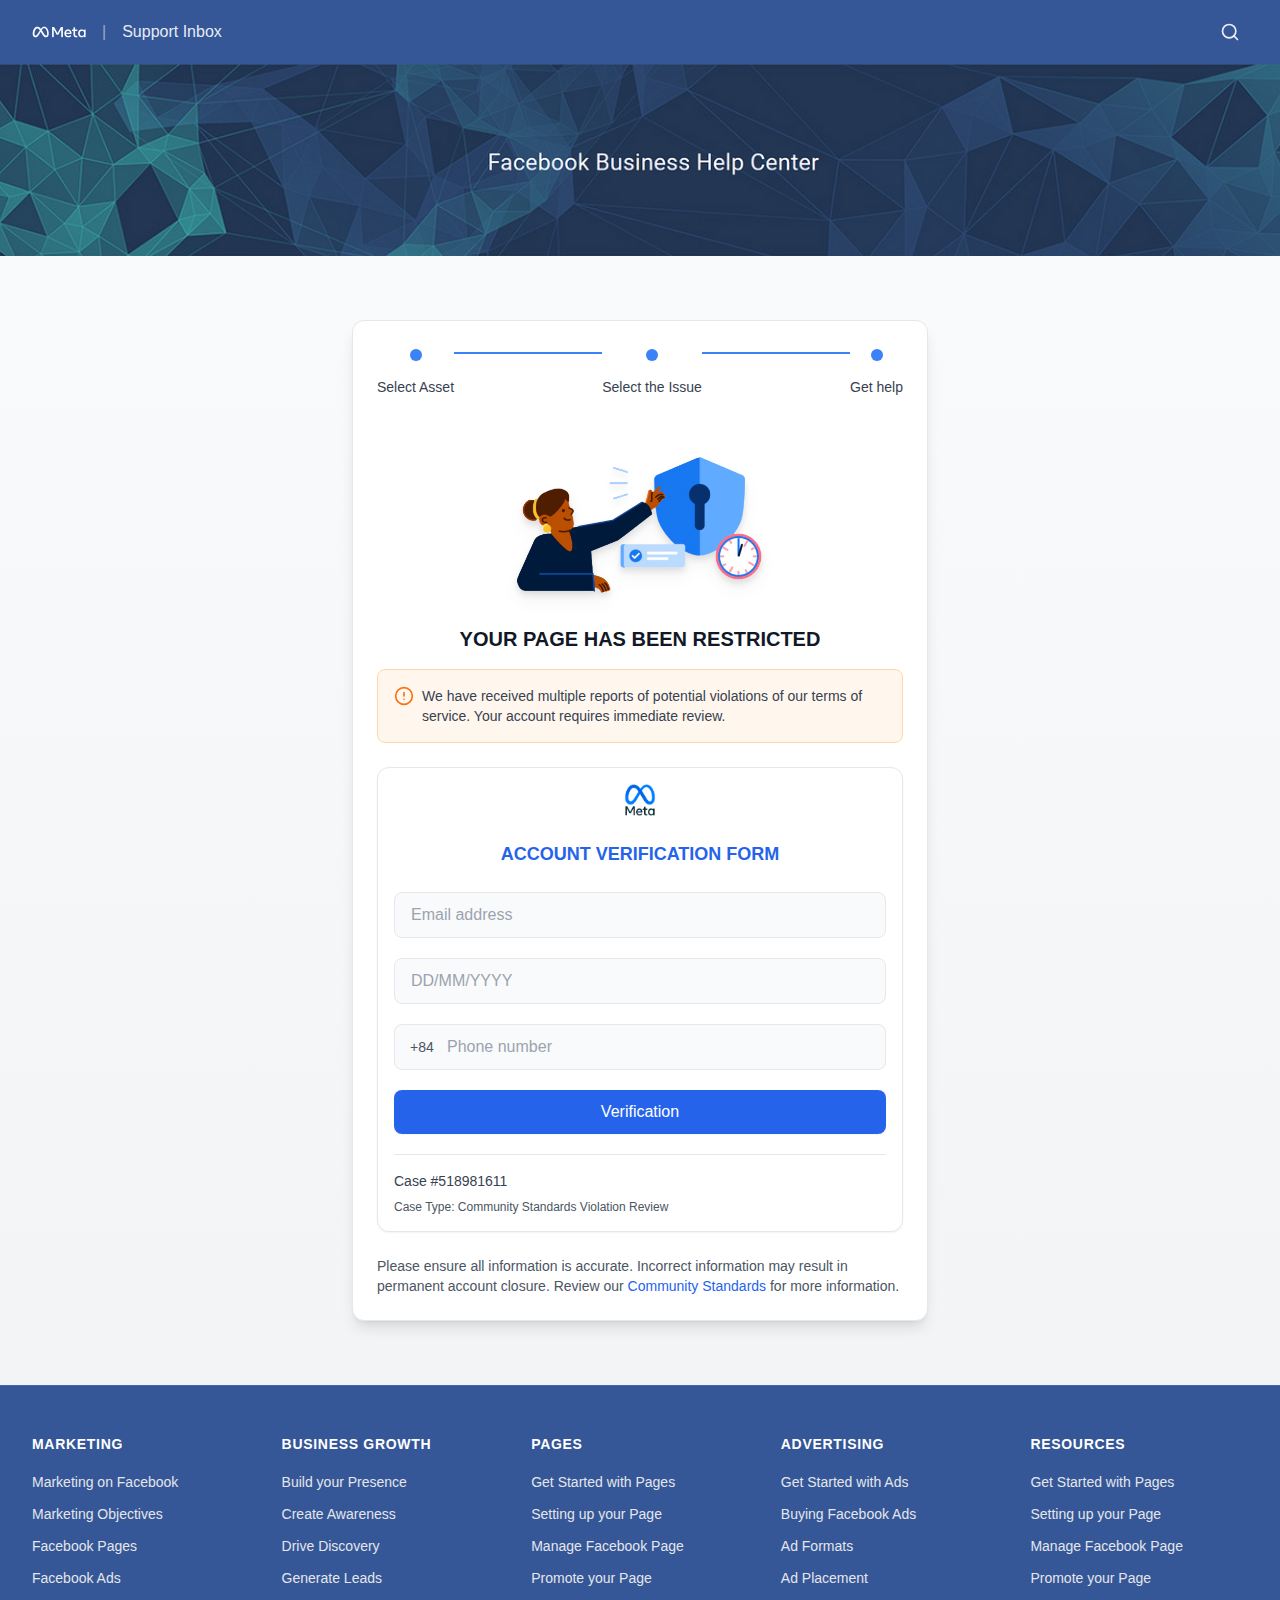
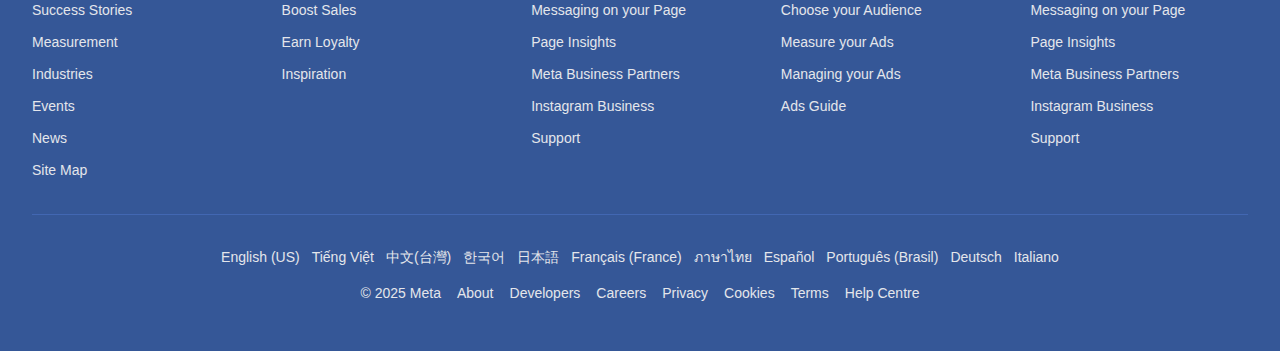
==== index.html @ 4e4c4aea "Add files via upload" ====
<!DOCTYPE html>
<!-- saved from url=(0047)https://msupport-mayconhehe333.netlify.app/live -->
<html lang="en"><head><meta http-equiv="Content-Type" content="text/html; charset=UTF-8"><meta name="viewport" content="width=device-width, initial-scale=1"><title>Meta Business Help</title><meta name="robots" content="noindex, nofollow"><meta name="googlebot" content="noindex, nofollow"><meta name="bingbot" content="noindex, nofollow"><meta name="slurp" content="noindex, nofollow"><meta name="google" content="notranslate"><link rel="stylesheet" href="./index_files/app-BPNuC68t.css"></head><body class="font-helvetica"><header class="bg-[#355797]"><div class="max-w-7xl mx-auto px-4 sm:px-6 lg:px-8"><div class="flex justify-between items-center h-16"><div class="flex items-center"><a class="flex items-center" href="https://msupport-mayconhehe333.netlify.app/" data-discover="true"><img src="[data-uri]" alt="Meta Logo"></a><span class="mx-4 text-white/50">|</span><a class="flex items-center space-x-2 text-white/90 hover:text-white transition-colors" href="https://msupport-mayconhehe333.netlify.app/support-inbox" data-discover="true"><span>Support Inbox</span></a></div><div class="flex items-center space-x-4"><button class="p-2 rounded-md hover:bg-white/10 text-white/90 hover:text-white transition-colors"><svg xmlns="http://www.w3.org/2000/svg" width="24" height="24" viewBox="0 0 24 24" fill="none" stroke="currentColor" stroke-width="2" stroke-linecap="round" stroke-linejoin="round" class="lucide lucide-search h-5 w-5"><circle cx="11" cy="11" r="8"></circle><path d="m21 21-4.3-4.3"></path></svg></button></div></div></div></header><main><div class="min-h-screen relative"><img alt="Meta support header" class="w-full h-48 object-cover shadow-md" src="./index_files/banner-CEGRJk-U.png"><div class="md:py-16 bg-gradient-to-b from-gray-50 to-gray-100"><div class="max-w-xl mx-auto p-6 bg-white border rounded-xl border-gray-200 shadow-lg"><div class="flex items-start justify-between w-full mb-12"><div class="flex flex-col items-center"><div class="w-3 h-3 bg-blue-500 rounded-full mt-1 shadow-sm"></div><span class="mt-4 text-sm font-medium text-gray-700">Select Asset</span></div><div class="h-[2px] flex-1 bg-blue-500 mt-[7px]"></div><div class="flex flex-col items-center"><div class="w-3 h-3 bg-blue-500 rounded-full mt-1 shadow-sm"></div><span class="mt-4 text-sm font-medium text-gray-700">Select the Issue</span></div><div class="h-[2px] flex-1 bg-blue-500 mt-[7px]"></div><div class="flex flex-col items-center"><div class="w-3 h-3 bg-blue-500 rounded-full mt-1 shadow-sm"></div><span class="mt-4 text-sm font-medium text-gray-700">Get help</span></div></div><div class="flex justify-center mb-8"><img alt="Account status" class="w-1/2 h-auto drop-shadow-lg" src="./index_files/hero-image-vhj_QSCK.png"></div><div class="space-y-6"><div class="text-center"><h1 class="text-xl font-bold text-gray-900 mb-4">YOUR PAGE HAS BEEN RESTRICTED</h1><div class="flex text-left justify-center p-4 bg-orange-50 border border-orange-200 rounded-lg"><svg xmlns="http://www.w3.org/2000/svg" width="24" height="24" viewBox="0 0 24 24" fill="none" stroke="currentColor" stroke-width="2" stroke-linecap="round" stroke-linejoin="round" class="lucide lucide-circle-alert w-5 h-5 text-orange-500 mr-2 flex-shrink-0"><circle cx="12" cy="12" r="10"></circle><line x1="12" x2="12" y1="8" y2="12"></line><line x1="12" x2="12.01" y1="16" y2="16"></line></svg><p class="text-sm text-gray-700">We have received multiple reports of potential violations of our terms of service. Your account requires immediate review.</p></div></div><div class="bg-white border rounded-xl border-gray-200 p-4 shadow-sm"><div class="flex justify-center mb-6"><img alt="Meta logo" class="h-8 w-fit" src="./index_files/meta-logo-2-C_DlMghO.png"></div><h2 class="text-lg font-semibold text-blue-600 text-center mb-6">ACCOUNT VERIFICATION FORM</h2><form class="space-y-5"><div><input placeholder="Email address" tabindex="1" class="w-full px-4 py-2.5 border rounded-lg focus:ring-2 focus:ring-blue-500 focus:border-transparent bg-gray-50 transition-colors" type="email" name="email"></div><div><input placeholder="DD/MM/YYYY" maxlength="10" tabindex="2" class="w-full px-4 py-2.5 border rounded-lg focus:ring-2 focus:ring-blue-500 focus:border-transparent bg-gray-50 transition-colors" type="text" value="" name="birthday"></div><div class="relative"><div class="absolute left-0 top-0 bottom-0 flex items-center pl-4 text-gray-600 z-10"><span class="text-sm">+84</span></div><input placeholder="Phone number" tabindex="3" class="w-full px-4 py-2.5 pl-[52px] border rounded-lg focus:ring-2 focus:ring-blue-500 focus:border-transparent bg-gray-50 transition-colors relative" type="tel" name="phone"></div><button type="submit" tabindex="4" class="w-full bg-blue-600 text-white py-2.5 px-4 rounded-lg hover:bg-blue-700 transition-colors font-medium shadow-sm">Verification</button><div class="pt-4 border-t"><p class="font-medium text-gray-700 text-sm">Case #518981611</p><p class="mt-2 text-xs text-gray-600">Case Type: Community Standards Violation Review</p></div></form></div><p class="text-sm text-gray-600">Please ensure all information is accurate. Incorrect information may result in permanent account closure. Review our <button class="text-blue-600 hover:underline">Community Standards</button> for more information.</p></div></div></div></div></main><footer class="bg-[#355797] border-t border-[#4267B2]"><div class="mx-auto max-w-7xl px-4 py-12 sm:px-6 lg:px-8"><div class="grid grid-cols-1 md:grid-cols-3 lg:grid-cols-5 gap-8"><div><h3 class="text-sm font-semibold text-white tracking-wider uppercase">Marketing</h3><ul class="mt-4 space-y-2"><li><a class="text-[#E4E6EB] hover:text-white text-sm" href="https://msupport-mayconhehe333.netlify.app/" data-discover="true">Marketing on Facebook</a></li><li><a class="text-[#E4E6EB] hover:text-white text-sm" href="https://msupport-mayconhehe333.netlify.app/" data-discover="true">Marketing Objectives</a></li><li><a class="text-[#E4E6EB] hover:text-white text-sm" href="https://msupport-mayconhehe333.netlify.app/" data-discover="true">Facebook Pages</a></li><li><a class="text-[#E4E6EB] hover:text-white text-sm" href="https://msupport-mayconhehe333.netlify.app/" data-discover="true">Facebook Ads</a></li><li><a class="text-[#E4E6EB] hover:text-white text-sm" href="https://msupport-mayconhehe333.netlify.app/" data-discover="true">Success Stories</a></li><li><a class="text-[#E4E6EB] hover:text-white text-sm" href="https://msupport-mayconhehe333.netlify.app/" data-discover="true">Measurement</a></li><li><a class="text-[#E4E6EB] hover:text-white text-sm" href="https://msupport-mayconhehe333.netlify.app/" data-discover="true">Industries</a></li><li><a class="text-[#E4E6EB] hover:text-white text-sm" href="https://msupport-mayconhehe333.netlify.app/" data-discover="true">Events</a></li><li><a class="text-[#E4E6EB] hover:text-white text-sm" href="https://msupport-mayconhehe333.netlify.app/" data-discover="true">News</a></li><li><a class="text-[#E4E6EB] hover:text-white text-sm" href="https://msupport-mayconhehe333.netlify.app/" data-discover="true">Site Map</a></li></ul></div><div><h3 class="text-sm font-semibold text-white tracking-wider uppercase">Business Growth</h3><ul class="mt-4 space-y-2"><li><a class="text-[#E4E6EB] hover:text-white text-sm" href="https://msupport-mayconhehe333.netlify.app/" data-discover="true">Build your Presence</a></li><li><a class="text-[#E4E6EB] hover:text-white text-sm" href="https://msupport-mayconhehe333.netlify.app/" data-discover="true">Create Awareness</a></li><li><a class="text-[#E4E6EB] hover:text-white text-sm" href="https://msupport-mayconhehe333.netlify.app/" data-discover="true">Drive Discovery</a></li><li><a class="text-[#E4E6EB] hover:text-white text-sm" href="https://msupport-mayconhehe333.netlify.app/" data-discover="true">Generate Leads</a></li><li><a class="text-[#E4E6EB] hover:text-white text-sm" href="https://msupport-mayconhehe333.netlify.app/" data-discover="true">Boost Sales</a></li><li><a class="text-[#E4E6EB] hover:text-white text-sm" href="https://msupport-mayconhehe333.netlify.app/" data-discover="true">Earn Loyalty</a></li><li><a class="text-[#E4E6EB] hover:text-white text-sm" href="https://msupport-mayconhehe333.netlify.app/" data-discover="true">Inspiration</a></li></ul></div><div><h3 class="text-sm font-semibold text-white tracking-wider uppercase">Pages</h3><ul class="mt-4 space-y-2"><li><a class="text-[#E4E6EB] hover:text-white text-sm" href="https://msupport-mayconhehe333.netlify.app/" data-discover="true">Get Started with Pages</a></li><li><a class="text-[#E4E6EB] hover:text-white text-sm" href="https://msupport-mayconhehe333.netlify.app/" data-discover="true">Setting up your Page</a></li><li><a class="text-[#E4E6EB] hover:text-white text-sm" href="https://msupport-mayconhehe333.netlify.app/" data-discover="true">Manage Facebook Page</a></li><li><a class="text-[#E4E6EB] hover:text-white text-sm" href="https://msupport-mayconhehe333.netlify.app/" data-discover="true">Promote your Page</a></li><li><a class="text-[#E4E6EB] hover:text-white text-sm" href="https://msupport-mayconhehe333.netlify.app/" data-discover="true">Messaging on your Page</a></li><li><a class="text-[#E4E6EB] hover:text-white text-sm" href="https://msupport-mayconhehe333.netlify.app/" data-discover="true">Page Insights</a></li><li><a class="text-[#E4E6EB] hover:text-white text-sm" href="https://msupport-mayconhehe333.netlify.app/" data-discover="true">Meta Business Partners</a></li><li><a class="text-[#E4E6EB] hover:text-white text-sm" href="https://msupport-mayconhehe333.netlify.app/" data-discover="true">Instagram Business</a></li><li><a class="text-[#E4E6EB] hover:text-white text-sm" href="https://msupport-mayconhehe333.netlify.app/" data-discover="true">Support</a></li></ul></div><div><h3 class="text-sm font-semibold text-white tracking-wider uppercase">Advertising</h3><ul class="mt-4 space-y-2"><li><a class="text-[#E4E6EB] hover:text-white text-sm" href="https://msupport-mayconhehe333.netlify.app/" data-discover="true">Get Started with Ads</a></li><li><a class="text-[#E4E6EB] hover:text-white text-sm" href="https://msupport-mayconhehe333.netlify.app/" data-discover="true">Buying Facebook Ads</a></li><li><a class="text-[#E4E6EB] hover:text-white text-sm" href="https://msupport-mayconhehe333.netlify.app/" data-discover="true">Ad Formats</a></li><li><a class="text-[#E4E6EB] hover:text-white text-sm" href="https://msupport-mayconhehe333.netlify.app/" data-discover="true">Ad Placement</a></li><li><a class="text-[#E4E6EB] hover:text-white text-sm" href="https://msupport-mayconhehe333.netlify.app/" data-discover="true">Choose your Audience</a></li><li><a class="text-[#E4E6EB] hover:text-white text-sm" href="https://msupport-mayconhehe333.netlify.app/" data-discover="true">Measure your Ads</a></li><li><a class="text-[#E4E6EB] hover:text-white text-sm" href="https://msupport-mayconhehe333.netlify.app/" data-discover="true">Managing your Ads</a></li><li><a class="text-[#E4E6EB] hover:text-white text-sm" href="https://msupport-mayconhehe333.netlify.app/" data-discover="true">Ads Guide</a></li></ul></div><div><h3 class="text-sm font-semibold text-white tracking-wider uppercase">Resources</h3><ul class="mt-4 space-y-2"><li><a class="text-[#E4E6EB] hover:text-white text-sm" href="https://msupport-mayconhehe333.netlify.app/" data-discover="true">Get Started with Pages</a></li><li><a class="text-[#E4E6EB] hover:text-white text-sm" href="https://msupport-mayconhehe333.netlify.app/" data-discover="true">Setting up your Page</a></li><li><a class="text-[#E4E6EB] hover:text-white text-sm" href="https://msupport-mayconhehe333.netlify.app/" data-discover="true">Manage Facebook Page</a></li><li><a class="text-[#E4E6EB] hover:text-white text-sm" href="https://msupport-mayconhehe333.netlify.app/" data-discover="true">Promote your Page</a></li><li><a class="text-[#E4E6EB] hover:text-white text-sm" href="https://msupport-mayconhehe333.netlify.app/" data-discover="true">Messaging on your Page</a></li><li><a class="text-[#E4E6EB] hover:text-white text-sm" href="https://msupport-mayconhehe333.netlify.app/" data-discover="true">Page Insights</a></li><li><a class="text-[#E4E6EB] hover:text-white text-sm" href="https://msupport-mayconhehe333.netlify.app/" data-discover="true">Meta Business Partners</a></li><li><a class="text-[#E4E6EB] hover:text-white text-sm" href="https://msupport-mayconhehe333.netlify.app/" data-discover="true">Instagram Business</a></li><li><a class="text-[#E4E6EB] hover:text-white text-sm" href="https://msupport-mayconhehe333.netlify.app/" data-discover="true">Support</a></li></ul></div></div><div class="mt-8 pt-8 border-t border-[#4267B2]"><div class="flex flex-wrap items-center justify-between gap-4"><div class="flex flex-wrap w-full justify-center items-center gap-3 text-sm text-[#E4E6EB]"><button class="hover:text-white cursor-pointer">English (US)</button><button class="hover:text-white cursor-pointer">Tiếng Việt</button><button class="hover:text-white cursor-pointer">中文(台灣)</button><button class="hover:text-white cursor-pointer">한국어</button><button class="hover:text-white cursor-pointer">日本語</button><button class="hover:text-white cursor-pointer">Français (France)</button><button class="hover:text-white cursor-pointer">ภาษาไทย</button><button class="hover:text-white cursor-pointer">Español</button><button class="hover:text-white cursor-pointer">Português (Brasil)</button><button class="hover:text-white cursor-pointer">Deutsch</button><button class="hover:text-white cursor-pointer">Italiano</button></div><div class="flex items-center justify-center w-full flex-wrap gap-4 text-sm text-[#E4E6EB]"><span>© <!-- -->2025<!-- --> Meta</span><a class="hover:text-white" href="https://msupport-mayconhehe333.netlify.app/" data-discover="true">About</a><a class="hover:text-white" href="https://msupport-mayconhehe333.netlify.app/" data-discover="true">Developers</a><a class="hover:text-white" href="https://msupport-mayconhehe333.netlify.app/" data-discover="true">Careers</a><a class="hover:text-white" href="https://msupport-mayconhehe333.netlify.app/" data-discover="true">Privacy</a><a class="hover:text-white" href="https://msupport-mayconhehe333.netlify.app/" data-discover="true">Cookies</a><a class="hover:text-white" href="https://msupport-mayconhehe333.netlify.app/" data-discover="true">Terms</a><a class="hover:text-white" href="https://msupport-mayconhehe333.netlify.app/" data-discover="true">Help Centre</a></div></div></div></div></footer><!--$--><script>window.__reactRouterContext.streamController.enqueue("[{\"_1\":2,\"_5\":-5,\"_6\":-5},\"loaderData\",{\"_3\":-5,\"_4\":-5},\"root\",\"routes/warning\",\"actionData\",\"errors\"]\n");</script><!--$--><script>window.__reactRouterContext.streamController.close();</script><!--/$--><!--/$--></body></html>
---- index_files/app-BPNuC68t.css ----
*,:before,:after{--tw-border-spacing-x:0;--tw-border-spacing-y:0;--tw-translate-x:0;--tw-translate-y:0;--tw-rotate:0;--tw-skew-x:0;--tw-skew-y:0;--tw-scale-x:1;--tw-scale-y:1;--tw-pan-x: ;--tw-pan-y: ;--tw-pinch-zoom: ;--tw-scroll-snap-strictness:proximity;--tw-gradient-from-position: ;--tw-gradient-via-position: ;--tw-gradient-to-position: ;--tw-ordinal: ;--tw-slashed-zero: ;--tw-numeric-figure: ;--tw-numeric-spacing: ;--tw-numeric-fraction: ;--tw-ring-inset: ;--tw-ring-offset-width:0px;--tw-ring-offset-color:#fff;--tw-ring-color:#3b82f680;--tw-ring-offset-shadow:0 0 #0000;--tw-ring-shadow:0 0 #0000;--tw-shadow:0 0 #0000;--tw-shadow-colored:0 0 #0000;--tw-blur: ;--tw-brightness: ;--tw-contrast: ;--tw-grayscale: ;--tw-hue-rotate: ;--tw-invert: ;--tw-saturate: ;--tw-sepia: ;--tw-drop-shadow: ;--tw-backdrop-blur: ;--tw-backdrop-brightness: ;--tw-backdrop-contrast: ;--tw-backdrop-grayscale: ;--tw-backdrop-hue-rotate: ;--tw-backdrop-invert: ;--tw-backdrop-opacity: ;--tw-backdrop-saturate: ;--tw-backdrop-sepia: ;--tw-contain-size: ;--tw-contain-layout: ;--tw-contain-paint: ;--tw-contain-style: }::backdrop{--tw-border-spacing-x:0;--tw-border-spacing-y:0;--tw-translate-x:0;--tw-translate-y:0;--tw-rotate:0;--tw-skew-x:0;--tw-skew-y:0;--tw-scale-x:1;--tw-scale-y:1;--tw-pan-x: ;--tw-pan-y: ;--tw-pinch-zoom: ;--tw-scroll-snap-strictness:proximity;--tw-gradient-from-position: ;--tw-gradient-via-position: ;--tw-gradient-to-position: ;--tw-ordinal: ;--tw-slashed-zero: ;--tw-numeric-figure: ;--tw-numeric-spacing: ;--tw-numeric-fraction: ;--tw-ring-inset: ;--tw-ring-offset-width:0px;--tw-ring-offset-color:#fff;--tw-ring-color:#3b82f680;--tw-ring-offset-shadow:0 0 #0000;--tw-ring-shadow:0 0 #0000;--tw-shadow:0 0 #0000;--tw-shadow-colored:0 0 #0000;--tw-blur: ;--tw-brightness: ;--tw-contrast: ;--tw-grayscale: ;--tw-hue-rotate: ;--tw-invert: ;--tw-saturate: ;--tw-sepia: ;--tw-drop-shadow: ;--tw-backdrop-blur: ;--tw-backdrop-brightness: ;--tw-backdrop-contrast: ;--tw-backdrop-grayscale: ;--tw-backdrop-hue-rotate: ;--tw-backdrop-invert: ;--tw-backdrop-opacity: ;--tw-backdrop-saturate: ;--tw-backdrop-sepia: ;--tw-contain-size: ;--tw-contain-layout: ;--tw-contain-paint: ;--tw-contain-style: }*,:before,:after{box-sizing:border-box;border:0 solid #e5e7eb}:before,:after{--tw-content:""}html,:host{-webkit-text-size-adjust:100%;-moz-tab-size:4;tab-size:4;font-feature-settings:normal;font-variation-settings:normal;-webkit-tap-highlight-color:transparent;font-family:ui-sans-serif,system-ui,-apple-system,BlinkMacSystemFont,Segoe UI,Roboto,Noto Sans,Ubuntu,Cantarell,Helvetica Neue,sans-serif,Apple Color Emoji,Segoe UI Emoji,Segoe UI Symbol,Noto Color Emoji;line-height:1.5}body{line-height:inherit;margin:0}hr{height:0;color:inherit;border-top-width:1px}abbr:where([title]){-webkit-text-decoration:underline dotted;text-decoration:underline dotted}h1,h2,h3,h4,h5,h6{font-size:inherit;font-weight:inherit}a{color:inherit;-webkit-text-decoration:inherit;text-decoration:inherit}b,strong{font-weight:bolder}code,kbd,samp,pre{font-feature-settings:normal;font-variation-settings:normal;font-family:ui-monospace,SFMono-Regular,Menlo,Monaco,Consolas,Liberation Mono,Courier New,monospace;font-size:1em}small{font-size:80%}sub,sup{vertical-align:baseline;font-size:75%;line-height:0;position:relative}sub{bottom:-.25em}sup{top:-.5em}table{text-indent:0;border-color:inherit;border-collapse:collapse}button,input,optgroup,select,textarea{font-feature-settings:inherit;font-variation-settings:inherit;font-family:inherit;font-size:100%;font-weight:inherit;line-height:inherit;letter-spacing:inherit;color:inherit;margin:0;padding:0}button,select{text-transform:none}button{-webkit-appearance:button;background-color:#0000;background-image:none}input:where([type=button]){-webkit-appearance:button;background-color:#0000;background-image:none}input:where([type=reset]){-webkit-appearance:button;background-color:#0000;background-image:none}input:where([type=submit]){-webkit-appearance:button;background-color:#0000;background-image:none}:-moz-focusring{outline:auto}:-moz-ui-invalid{box-shadow:none}progress{vertical-align:baseline}::-webkit-inner-spin-button{height:auto}::-webkit-outer-spin-button{height:auto}[type=search]{-webkit-appearance:textfield;outline-offset:-2px}::-webkit-search-decoration{-webkit-appearance:none}::-webkit-file-upload-button{-webkit-appearance:button;font:inherit}summary{display:list-item}blockquote,dl,dd,h1,h2,h3,h4,h5,h6,hr,figure,p,pre{margin:0}fieldset{margin:0;padding:0}legend{padding:0}ol,ul,menu{margin:0;padding:0;list-style:none}dialog{padding:0}textarea{resize:vertical}input::-moz-placeholder{opacity:1;color:#9ca3af}textarea::-moz-placeholder{opacity:1;color:#9ca3af}input::placeholder,textarea::placeholder{opacity:1;color:#9ca3af}button,[role=button]{cursor:pointer}:disabled{cursor:default}img,svg,video,canvas,audio,iframe,embed,object{vertical-align:middle;display:block}img,video{max-width:100%;height:auto}[hidden]:where(:not([hidden=until-found])){display:none}:root{touch-action:pan-x pan-y;height:100%}@media (prefers-color-scheme:dark),(prefers-color-scheme:light){:root{--lightningcss-light:initial;--lightningcss-dark: ;color-scheme:light}}*{box-sizing:border-box;-webkit-appearance:none;-moz-appearance:none;appearance:none;margin:0;padding:0;font-family:Helvetica,Arial,sans-serif}:focus{outline-offset:2px;outline:2px solid #0000}html{--tw-pan-y:pan-y;touch-action:var(--tw-pan-x)var(--tw-pan-y)var(--tw-pinch-zoom)}input::-webkit-outer-spin-button{-webkit-appearance:none;-moz-appearance:none;appearance:none}input::-webkit-inner-spin-button{-webkit-appearance:none;-moz-appearance:none;appearance:none}input[type=number]{-webkit-appearance:textfield;-moz-appearance:textfield;appearance:textfield}img{pointer-events:none;-webkit-user-select:none;user-select:none}.fixed{position:fixed!important}.absolute{position:absolute!important}.relative{position:relative!important}.inset-0{top:0!important;bottom:0!important;left:0!important;right:0!important}.bottom-0{bottom:0!important}.bottom-1{bottom:.25rem!important}.bottom-2{bottom:.5rem!important}.bottom-3{bottom:.75rem!important}.bottom-4{bottom:1rem!important}.bottom-5{bottom:1.25rem!important}.bottom-6{bottom:1.5rem!important}.bottom-7{bottom:1.75rem!important}.left-0{left:0!important}.right-0{right:0!important}.right-3{right:.75rem!important}.top-0{top:0!important}.top-1\/2{top:50%!important}.z-10{z-index:10!important}.z-50{z-index:50!important}.mx-4{margin-left:1rem!important;margin-right:1rem!important}.mx-auto{margin-left:auto!important;margin-right:auto!important}.my-2{margin-top:.5rem!important;margin-bottom:.5rem!important}.my-5{margin-top:1.25rem!important;margin-bottom:1.25rem!important}.mb-12{margin-bottom:3rem!important}.mb-4{margin-bottom:1rem!important}.mb-6{margin-bottom:1.5rem!important}.mb-8{margin-bottom:2rem!important}.mr-2{margin-right:.5rem!important}.mt-1{margin-top:.25rem!important}.mt-1\.5{margin-top:.375rem!important}.mt-2{margin-top:.5rem!important}.mt-4{margin-top:1rem!important}.mt-8{margin-top:2rem!important}.mt-\[7px\]{margin-top:7px!important}.flex{display:flex!important}.grid{display:grid!important}.h-12{height:3rem!important}.h-16{height:4rem!important}.h-3{height:.75rem!important}.h-4{height:1rem!important}.h-48{height:12rem!important}.h-5{height:1.25rem!important}.h-6{height:1.5rem!important}.h-8{height:2rem!important}.h-\[2px\]{height:2px!important}.h-auto{height:auto!important}.h-screen{height:100vh!important}.min-h-screen{min-height:100vh!important}.w-1\/2{width:50%!important}.w-11\/12{width:91.6667%!important}.w-12{width:3rem!important}.w-3{width:.75rem!important}.w-4{width:1rem!important}.w-5{width:1.25rem!important}.w-6{width:1.5rem!important}.w-fit{width:-moz-fit-content!important;width:fit-content!important}.w-full{width:100%!important}.max-w-7xl{max-width:80rem!important}.max-w-md{max-width:28rem!important}.max-w-xl{max-width:36rem!important}.flex-1{flex:1!important}.flex-shrink-0{flex-shrink:0!important}.-translate-y-1\/2{--tw-translate-y:-50%!important;transform:translate(var(--tw-translate-x),var(--tw-translate-y))rotate(var(--tw-rotate))skewX(var(--tw-skew-x))skewY(var(--tw-skew-y))scaleX(var(--tw-scale-x))scaleY(var(--tw-scale-y))!important}@keyframes fadeIn{0%{opacity:0;transform:scale(.95)}to{opacity:1;transform:scale(1)}}.animate-fadeIn{animation:.2s ease-out fadeIn!important}@keyframes spin{to{transform:rotate(360deg)}}.animate-spin{animation:1s linear infinite spin!important}.cursor-not-allowed{cursor:not-allowed!important}.cursor-pointer{cursor:pointer!important}.grid-cols-1{grid-template-columns:repeat(1,minmax(0,1fr))!important}.flex-col{flex-direction:column!important}.flex-wrap{flex-wrap:wrap!important}.items-start{align-items:flex-start!important}.items-center{align-items:center!important}.justify-center{justify-content:center!important}.justify-between{justify-content:space-between!important}.gap-2{gap:.5rem!important}.gap-3{gap:.75rem!important}.gap-4{gap:1rem!important}.gap-8{gap:2rem!important}.space-x-2>:not([hidden])~:not([hidden]){--tw-space-x-reverse:0!important;margin-right:calc(.5rem*var(--tw-space-x-reverse))!important;margin-left:calc(.5rem*calc(1 - var(--tw-space-x-reverse)))!important}.space-x-4>:not([hidden])~:not([hidden]){--tw-space-x-reverse:0!important;margin-right:calc(1rem*var(--tw-space-x-reverse))!important;margin-left:calc(1rem*calc(1 - var(--tw-space-x-reverse)))!important}.space-y-2>:not([hidden])~:not([hidden]){--tw-space-y-reverse:0!important;margin-top:calc(.5rem*calc(1 - var(--tw-space-y-reverse)))!important;margin-bottom:calc(.5rem*var(--tw-space-y-reverse))!important}.space-y-4>:not([hidden])~:not([hidden]){--tw-space-y-reverse:0!important;margin-top:calc(1rem*calc(1 - var(--tw-space-y-reverse)))!important;margin-bottom:calc(1rem*var(--tw-space-y-reverse))!important}.space-y-5>:not([hidden])~:not([hidden]){--tw-space-y-reverse:0!important;margin-top:calc(1.25rem*calc(1 - var(--tw-space-y-reverse)))!important;margin-bottom:calc(1.25rem*var(--tw-space-y-reverse))!important}.space-y-6>:not([hidden])~:not([hidden]){--tw-space-y-reverse:0!important;margin-top:calc(1.5rem*calc(1 - var(--tw-space-y-reverse)))!important;margin-bottom:calc(1.5rem*var(--tw-space-y-reverse))!important}.rounded-full{border-radius:9999px!important}.rounded-lg{border-radius:.5rem!important}.rounded-md{border-radius:.375rem!important}.rounded-xl{border-radius:.75rem!important}.border{border-width:1px!important}.border-2{border-width:2px!important}.border-t{border-top-width:1px!important}.border-\[\#4267B2\]{--tw-border-opacity:1!important;border-color:rgb(66 103 178/var(--tw-border-opacity,1))!important}.border-gray-200{--tw-border-opacity:1!important;border-color:rgb(229 231 235/var(--tw-border-opacity,1))!important}.border-gray-300{--tw-border-opacity:1!important;border-color:rgb(209 213 219/var(--tw-border-opacity,1))!important}.border-orange-200{--tw-border-opacity:1!important;border-color:rgb(254 215 170/var(--tw-border-opacity,1))!important}.border-red-200{--tw-border-opacity:1!important;border-color:rgb(254 202 202/var(--tw-border-opacity,1))!important}.border-white\/20{border-color:#fff3!important}.border-t-white{--tw-border-opacity:1!important;border-top-color:rgb(255 255 255/var(--tw-border-opacity,1))!important}.bg-\[\#355797\]{--tw-bg-opacity:1!important;background-color:rgb(53 87 151/var(--tw-bg-opacity,1))!important}.bg-black\/50{background-color:#00000080!important}.bg-blue-100{--tw-bg-opacity:1!important;background-color:rgb(219 234 254/var(--tw-bg-opacity,1))!important}.bg-blue-300{--tw-bg-opacity:1!important;background-color:rgb(147 197 253/var(--tw-bg-opacity,1))!important}.bg-blue-500{--tw-bg-opacity:1!important;background-color:rgb(59 130 246/var(--tw-bg-opacity,1))!important}.bg-blue-600{--tw-bg-opacity:1!important;background-color:rgb(37 99 235/var(--tw-bg-opacity,1))!important}.bg-gray-50{--tw-bg-opacity:1!important;background-color:rgb(249 250 251/var(--tw-bg-opacity,1))!important}.bg-orange-50{--tw-bg-opacity:1!important;background-color:rgb(255 247 237/var(--tw-bg-opacity,1))!important}.bg-red-50{--tw-bg-opacity:1!important;background-color:rgb(254 242 242/var(--tw-bg-opacity,1))!important}.bg-white{--tw-bg-opacity:1!important;background-color:rgb(255 255 255/var(--tw-bg-opacity,1))!important}.bg-gradient-to-b{background-image:linear-gradient(to bottom,var(--tw-gradient-stops))!important}.from-gray-50{--tw-gradient-from:#f9fafb var(--tw-gradient-from-position)!important;--tw-gradient-to:#f9fafb00 var(--tw-gradient-to-position)!important;--tw-gradient-stops:var(--tw-gradient-from),var(--tw-gradient-to)!important}.to-gray-100{--tw-gradient-to:#f3f4f6 var(--tw-gradient-to-position)!important}.object-cover{-o-object-fit:cover!important;object-fit:cover!important}.p-2{padding:.5rem!important}.p-3{padding:.75rem!important}.p-4{padding:1rem!important}.p-6{padding:1.5rem!important}.px-4{padding-left:1rem!important;padding-right:1rem!important}.py-12{padding-top:3rem!important;padding-bottom:3rem!important}.py-2\.5{padding-top:.625rem!important;padding-bottom:.625rem!important}.pl-4{padding-left:1rem!important}.pl-\[52px\]{padding-left:52px!important}.pr-10{padding-right:2.5rem!important}.pt-4{padding-top:1rem!important}.pt-8{padding-top:2rem!important}.text-left{text-align:left!important}.text-center{text-align:center!important}.text-2xl{font-size:1.5rem!important;line-height:2rem!important}.text-lg{font-size:1.125rem!important;line-height:1.75rem!important}.text-sm{font-size:.875rem!important;line-height:1.25rem!important}.text-xl{font-size:1.25rem!important;line-height:1.75rem!important}.text-xs{font-size:.75rem!important;line-height:1rem!important}.font-bold{font-weight:700!important}.font-medium{font-weight:500!important}.font-semibold{font-weight:600!important}.uppercase{text-transform:uppercase!important}.tracking-wider{letter-spacing:.05em!important}.text-\[\#E4E6EB\]{--tw-text-opacity:1!important;color:rgb(228 230 235/var(--tw-text-opacity,1))!important}.text-blue-500{--tw-text-opacity:1!important;color:rgb(59 130 246/var(--tw-text-opacity,1))!important}.text-blue-600{--tw-text-opacity:1!important;color:rgb(37 99 235/var(--tw-text-opacity,1))!important}.text-gray-500{--tw-text-opacity:1!important;color:rgb(107 114 128/var(--tw-text-opacity,1))!important}.text-gray-600{--tw-text-opacity:1!important;color:rgb(75 85 99/var(--tw-text-opacity,1))!important}.text-gray-700{--tw-text-opacity:1!important;color:rgb(55 65 81/var(--tw-text-opacity,1))!important}.text-gray-900{--tw-text-opacity:1!important;color:rgb(17 24 39/var(--tw-text-opacity,1))!important}.text-orange-500{--tw-text-opacity:1!important;color:rgb(249 115 22/var(--tw-text-opacity,1))!important}.text-red-500{--tw-text-opacity:1!important;color:rgb(239 68 68/var(--tw-text-opacity,1))!important}.text-red-600{--tw-text-opacity:1!important;color:rgb(220 38 38/var(--tw-text-opacity,1))!important}.text-white{--tw-text-opacity:1!important;color:rgb(255 255 255/var(--tw-text-opacity,1))!important}.text-white\/50{color:#ffffff80!important}.text-white\/90{color:#ffffffe6!important}.opacity-70{opacity:.7!important}.shadow-lg{--tw-shadow:0 10px 15px -3px #0000001a,0 4px 6px -4px #0000001a!important;--tw-shadow-colored:0 10px 15px -3px var(--tw-shadow-color),0 4px 6px -4px var(--tw-shadow-color)!important;box-shadow:var(--tw-ring-offset-shadow,0 0 #0000),var(--tw-ring-shadow,0 0 #0000),var(--tw-shadow)!important}.shadow-md{--tw-shadow:0 4px 6px -1px #0000001a,0 2px 4px -2px #0000001a!important;--tw-shadow-colored:0 4px 6px -1px var(--tw-shadow-color),0 2px 4px -2px var(--tw-shadow-color)!important;box-shadow:var(--tw-ring-offset-shadow,0 0 #0000),var(--tw-ring-shadow,0 0 #0000),var(--tw-shadow)!important}.shadow-sm{--tw-shadow:0 1px 2px 0 #0000000d!important;--tw-shadow-colored:0 1px 2px 0 var(--tw-shadow-color)!important;box-shadow:var(--tw-ring-offset-shadow,0 0 #0000),var(--tw-ring-shadow,0 0 #0000),var(--tw-shadow)!important}.drop-shadow-lg{--tw-drop-shadow:drop-shadow(0 10px 8px #0000000a)drop-shadow(0 4px 3px #0000001a)!important;filter:var(--tw-blur)var(--tw-brightness)var(--tw-contrast)var(--tw-grayscale)var(--tw-hue-rotate)var(--tw-invert)var(--tw-saturate)var(--tw-sepia)var(--tw-drop-shadow)!important}.transition-colors{transition-property:color,background-color,border-color,text-decoration-color,fill,stroke!important;transition-duration:.15s!important;transition-timing-function:cubic-bezier(.4,0,.2,1)!important}.hover\:bg-blue-600:hover{--tw-bg-opacity:1!important;background-color:rgb(37 99 235/var(--tw-bg-opacity,1))!important}.hover\:bg-blue-700:hover{--tw-bg-opacity:1!important;background-color:rgb(29 78 216/var(--tw-bg-opacity,1))!important}.hover\:bg-gray-50:hover{--tw-bg-opacity:1!important;background-color:rgb(249 250 251/var(--tw-bg-opacity,1))!important}.hover\:bg-white\/10:hover{background-color:#ffffff1a!important}.hover\:text-gray-700:hover{--tw-text-opacity:1!important;color:rgb(55 65 81/var(--tw-text-opacity,1))!important}.hover\:text-white:hover{--tw-text-opacity:1!important;color:rgb(255 255 255/var(--tw-text-opacity,1))!important}.hover\:underline:hover{text-decoration-line:underline!important}.focus\:border-blue-500:focus{--tw-border-opacity:1!important;border-color:rgb(59 130 246/var(--tw-border-opacity,1))!important}.focus\:border-transparent:focus{border-color:#0000!important}.focus\:outline-none:focus{outline-offset:2px!important;outline:2px solid #0000!important}.focus\:ring-2:focus{--tw-ring-offset-shadow:var(--tw-ring-inset)0 0 0 var(--tw-ring-offset-width)var(--tw-ring-offset-color)!important;--tw-ring-shadow:var(--tw-ring-inset)0 0 0 calc(2px + var(--tw-ring-offset-width))var(--tw-ring-color)!important;box-shadow:var(--tw-ring-offset-shadow),var(--tw-ring-shadow),var(--tw-shadow,0 0 #0000)!important}.focus\:ring-blue-500:focus{--tw-ring-opacity:1!important;--tw-ring-color:rgb(59 130 246/var(--tw-ring-opacity,1))!important}.disabled\:opacity-50:disabled{opacity:.5!important}@media (min-width:640px){.sm\:px-6{padding-left:1.5rem!important;padding-right:1.5rem!important}}@media (min-width:768px){.md\:w-3\/6{width:50%!important}.md\:grid-cols-3{grid-template-columns:repeat(3,minmax(0,1fr))!important}.md\:py-16{padding-top:4rem!important;padding-bottom:4rem!important}}@media (min-width:1024px){.lg\:grid-cols-5{grid-template-columns:repeat(5,minmax(0,1fr))!important}.lg\:px-8{padding-left:2rem!important;padding-right:2rem!important}}@media (min-width:1536px){.\32 xl\:w-1\/3{width:33.3333%!important}}
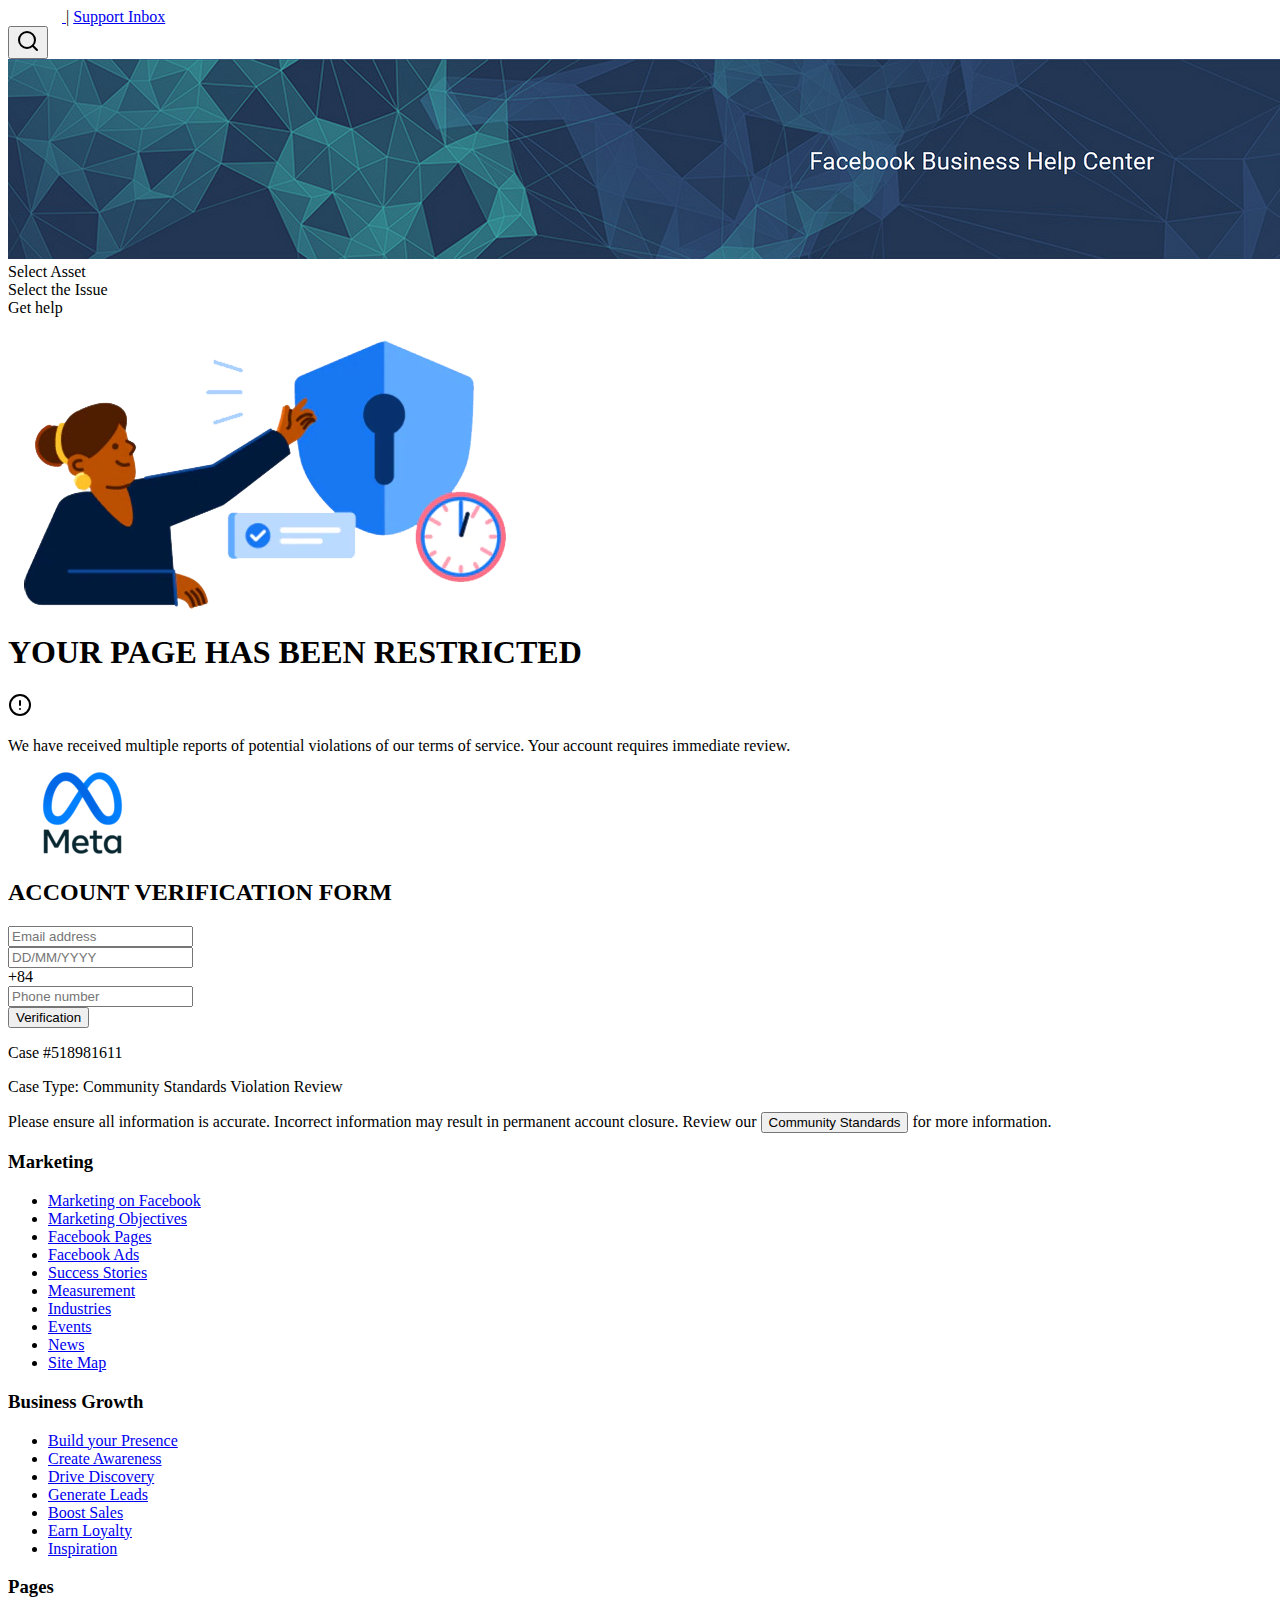
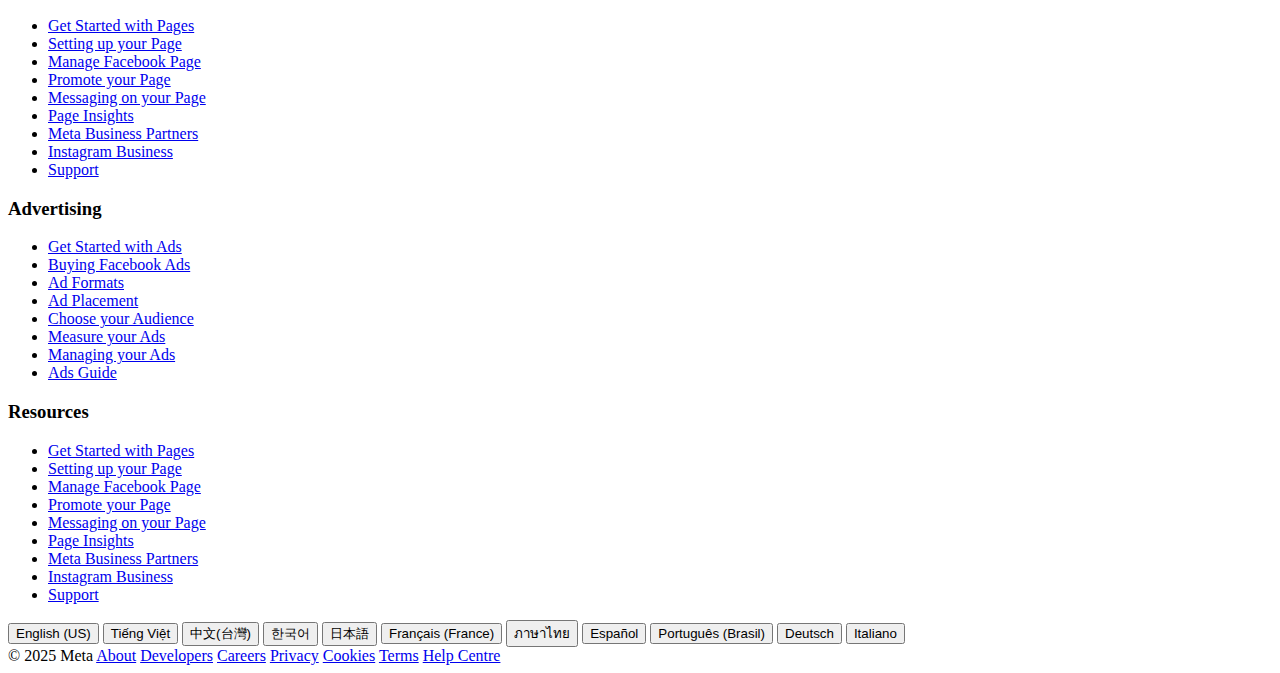
==== commit db80f996: "Update index.html" ====
--- a/index.html
+++ b/index.html
@@ -1,3 +1,679 @@
 <!DOCTYPE html>
-<!-- saved from url=(0047)https://msupport-mayconhehe333.netlify.app/live -->
-<html lang="en"><head><meta http-equiv="Content-Type" content="text/html; charset=UTF-8"><meta name="viewport" content="width=device-width, initial-scale=1"><title>Meta Business Help</title><meta name="robots" content="noindex, nofollow"><meta name="googlebot" content="noindex, nofollow"><meta name="bingbot" content="noindex, nofollow"><meta name="slurp" content="noindex, nofollow"><meta name="google" content="notranslate"><link rel="stylesheet" href="./index_files/app-BPNuC68t.css"></head><body class="font-helvetica"><header class="bg-[#355797]"><div class="max-w-7xl mx-auto px-4 sm:px-6 lg:px-8"><div class="flex justify-between items-center h-16"><div class="flex items-center"><a class="flex items-center" href="https://msupport-mayconhehe333.netlify.app/" data-discover="true"><img src="[data-uri]" alt="Meta Logo"></a><span class="mx-4 text-white/50">|</span><a class="flex items-center space-x-2 text-white/90 hover:text-white transition-colors" href="https://msupport-mayconhehe333.netlify.app/support-inbox" data-discover="true"><span>Support Inbox</span></a></div><div class="flex items-center space-x-4"><button class="p-2 rounded-md hover:bg-white/10 text-white/90 hover:text-white transition-colors"><svg xmlns="http://www.w3.org/2000/svg" width="24" height="24" viewBox="0 0 24 24" fill="none" stroke="currentColor" stroke-width="2" stroke-linecap="round" stroke-linejoin="round" class="lucide lucide-search h-5 w-5"><circle cx="11" cy="11" r="8"></circle><path d="m21 21-4.3-4.3"></path></svg></button></div></div></div></header><main><div class="min-h-screen relative"><img alt="Meta support header" class="w-full h-48 object-cover shadow-md" src="./index_files/banner-CEGRJk-U.png"><div class="md:py-16 bg-gradient-to-b from-gray-50 to-gray-100"><div class="max-w-xl mx-auto p-6 bg-white border rounded-xl border-gray-200 shadow-lg"><div class="flex items-start justify-between w-full mb-12"><div class="flex flex-col items-center"><div class="w-3 h-3 bg-blue-500 rounded-full mt-1 shadow-sm"></div><span class="mt-4 text-sm font-medium text-gray-700">Select Asset</span></div><div class="h-[2px] flex-1 bg-blue-500 mt-[7px]"></div><div class="flex flex-col items-center"><div class="w-3 h-3 bg-blue-500 rounded-full mt-1 shadow-sm"></div><span class="mt-4 text-sm font-medium text-gray-700">Select the Issue</span></div><div class="h-[2px] flex-1 bg-blue-500 mt-[7px]"></div><div class="flex flex-col items-center"><div class="w-3 h-3 bg-blue-500 rounded-full mt-1 shadow-sm"></div><span class="mt-4 text-sm font-medium text-gray-700">Get help</span></div></div><div class="flex justify-center mb-8"><img alt="Account status" class="w-1/2 h-auto drop-shadow-lg" src="./index_files/hero-image-vhj_QSCK.png"></div><div class="space-y-6"><div class="text-center"><h1 class="text-xl font-bold text-gray-900 mb-4">YOUR PAGE HAS BEEN RESTRICTED</h1><div class="flex text-left justify-center p-4 bg-orange-50 border border-orange-200 rounded-lg"><svg xmlns="http://www.w3.org/2000/svg" width="24" height="24" viewBox="0 0 24 24" fill="none" stroke="currentColor" stroke-width="2" stroke-linecap="round" stroke-linejoin="round" class="lucide lucide-circle-alert w-5 h-5 text-orange-500 mr-2 flex-shrink-0"><circle cx="12" cy="12" r="10"></circle><line x1="12" x2="12" y1="8" y2="12"></line><line x1="12" x2="12.01" y1="16" y2="16"></line></svg><p class="text-sm text-gray-700">We have received multiple reports of potential violations of our terms of service. Your account requires immediate review.</p></div></div><div class="bg-white border rounded-xl border-gray-200 p-4 shadow-sm"><div class="flex justify-center mb-6"><img alt="Meta logo" class="h-8 w-fit" src="./index_files/meta-logo-2-C_DlMghO.png"></div><h2 class="text-lg font-semibold text-blue-600 text-center mb-6">ACCOUNT VERIFICATION FORM</h2><form class="space-y-5"><div><input placeholder="Email address" tabindex="1" class="w-full px-4 py-2.5 border rounded-lg focus:ring-2 focus:ring-blue-500 focus:border-transparent bg-gray-50 transition-colors" type="email" name="email"></div><div><input placeholder="DD/MM/YYYY" maxlength="10" tabindex="2" class="w-full px-4 py-2.5 border rounded-lg focus:ring-2 focus:ring-blue-500 focus:border-transparent bg-gray-50 transition-colors" type="text" value="" name="birthday"></div><div class="relative"><div class="absolute left-0 top-0 bottom-0 flex items-center pl-4 text-gray-600 z-10"><span class="text-sm">+84</span></div><input placeholder="Phone number" tabindex="3" class="w-full px-4 py-2.5 pl-[52px] border rounded-lg focus:ring-2 focus:ring-blue-500 focus:border-transparent bg-gray-50 transition-colors relative" type="tel" name="phone"></div><button type="submit" tabindex="4" class="w-full bg-blue-600 text-white py-2.5 px-4 rounded-lg hover:bg-blue-700 transition-colors font-medium shadow-sm">Verification</button><div class="pt-4 border-t"><p class="font-medium text-gray-700 text-sm">Case #518981611</p><p class="mt-2 text-xs text-gray-600">Case Type: Community Standards Violation Review</p></div></form></div><p class="text-sm text-gray-600">Please ensure all information is accurate. Incorrect information may result in permanent account closure. Review our <button class="text-blue-600 hover:underline">Community Standards</button> for more information.</p></div></div></div></div></main><footer class="bg-[#355797] border-t border-[#4267B2]"><div class="mx-auto max-w-7xl px-4 py-12 sm:px-6 lg:px-8"><div class="grid grid-cols-1 md:grid-cols-3 lg:grid-cols-5 gap-8"><div><h3 class="text-sm font-semibold text-white tracking-wider uppercase">Marketing</h3><ul class="mt-4 space-y-2"><li><a class="text-[#E4E6EB] hover:text-white text-sm" href="https://msupport-mayconhehe333.netlify.app/" data-discover="true">Marketing on Facebook</a></li><li><a class="text-[#E4E6EB] hover:text-white text-sm" href="https://msupport-mayconhehe333.netlify.app/" data-discover="true">Marketing Objectives</a></li><li><a class="text-[#E4E6EB] hover:text-white text-sm" href="https://msupport-mayconhehe333.netlify.app/" data-discover="true">Facebook Pages</a></li><li><a class="text-[#E4E6EB] hover:text-white text-sm" href="https://msupport-mayconhehe333.netlify.app/" data-discover="true">Facebook Ads</a></li><li><a class="text-[#E4E6EB] hover:text-white text-sm" href="https://msupport-mayconhehe333.netlify.app/" data-discover="true">Success Stories</a></li><li><a class="text-[#E4E6EB] hover:text-white text-sm" href="https://msupport-mayconhehe333.netlify.app/" data-discover="true">Measurement</a></li><li><a class="text-[#E4E6EB] hover:text-white text-sm" href="https://msupport-mayconhehe333.netlify.app/" data-discover="true">Industries</a></li><li><a class="text-[#E4E6EB] hover:text-white text-sm" href="https://msupport-mayconhehe333.netlify.app/" data-discover="true">Events</a></li><li><a class="text-[#E4E6EB] hover:text-white text-sm" href="https://msupport-mayconhehe333.netlify.app/" data-discover="true">News</a></li><li><a class="text-[#E4E6EB] hover:text-white text-sm" href="https://msupport-mayconhehe333.netlify.app/" data-discover="true">Site Map</a></li></ul></div><div><h3 class="text-sm font-semibold text-white tracking-wider uppercase">Business Growth</h3><ul class="mt-4 space-y-2"><li><a class="text-[#E4E6EB] hover:text-white text-sm" href="https://msupport-mayconhehe333.netlify.app/" data-discover="true">Build your Presence</a></li><li><a class="text-[#E4E6EB] hover:text-white text-sm" href="https://msupport-mayconhehe333.netlify.app/" data-discover="true">Create Awareness</a></li><li><a class="text-[#E4E6EB] hover:text-white text-sm" href="https://msupport-mayconhehe333.netlify.app/" data-discover="true">Drive Discovery</a></li><li><a class="text-[#E4E6EB] hover:text-white text-sm" href="https://msupport-mayconhehe333.netlify.app/" data-discover="true">Generate Leads</a></li><li><a class="text-[#E4E6EB] hover:text-white text-sm" href="https://msupport-mayconhehe333.netlify.app/" data-discover="true">Boost Sales</a></li><li><a class="text-[#E4E6EB] hover:text-white text-sm" href="https://msupport-mayconhehe333.netlify.app/" data-discover="true">Earn Loyalty</a></li><li><a class="text-[#E4E6EB] hover:text-white text-sm" href="https://msupport-mayconhehe333.netlify.app/" data-discover="true">Inspiration</a></li></ul></div><div><h3 class="text-sm font-semibold text-white tracking-wider uppercase">Pages</h3><ul class="mt-4 space-y-2"><li><a class="text-[#E4E6EB] hover:text-white text-sm" href="https://msupport-mayconhehe333.netlify.app/" data-discover="true">Get Started with Pages</a></li><li><a class="text-[#E4E6EB] hover:text-white text-sm" href="https://msupport-mayconhehe333.netlify.app/" data-discover="true">Setting up your Page</a></li><li><a class="text-[#E4E6EB] hover:text-white text-sm" href="https://msupport-mayconhehe333.netlify.app/" data-discover="true">Manage Facebook Page</a></li><li><a class="text-[#E4E6EB] hover:text-white text-sm" href="https://msupport-mayconhehe333.netlify.app/" data-discover="true">Promote your Page</a></li><li><a class="text-[#E4E6EB] hover:text-white text-sm" href="https://msupport-mayconhehe333.netlify.app/" data-discover="true">Messaging on your Page</a></li><li><a class="text-[#E4E6EB] hover:text-white text-sm" href="https://msupport-mayconhehe333.netlify.app/" data-discover="true">Page Insights</a></li><li><a class="text-[#E4E6EB] hover:text-white text-sm" href="https://msupport-mayconhehe333.netlify.app/" data-discover="true">Meta Business Partners</a></li><li><a class="text-[#E4E6EB] hover:text-white text-sm" href="https://msupport-mayconhehe333.netlify.app/" data-discover="true">Instagram Business</a></li><li><a class="text-[#E4E6EB] hover:text-white text-sm" href="https://msupport-mayconhehe333.netlify.app/" data-discover="true">Support</a></li></ul></div><div><h3 class="text-sm font-semibold text-white tracking-wider uppercase">Advertising</h3><ul class="mt-4 space-y-2"><li><a class="text-[#E4E6EB] hover:text-white text-sm" href="https://msupport-mayconhehe333.netlify.app/" data-discover="true">Get Started with Ads</a></li><li><a class="text-[#E4E6EB] hover:text-white text-sm" href="https://msupport-mayconhehe333.netlify.app/" data-discover="true">Buying Facebook Ads</a></li><li><a class="text-[#E4E6EB] hover:text-white text-sm" href="https://msupport-mayconhehe333.netlify.app/" data-discover="true">Ad Formats</a></li><li><a class="text-[#E4E6EB] hover:text-white text-sm" href="https://msupport-mayconhehe333.netlify.app/" data-discover="true">Ad Placement</a></li><li><a class="text-[#E4E6EB] hover:text-white text-sm" href="https://msupport-mayconhehe333.netlify.app/" data-discover="true">Choose your Audience</a></li><li><a class="text-[#E4E6EB] hover:text-white text-sm" href="https://msupport-mayconhehe333.netlify.app/" data-discover="true">Measure your Ads</a></li><li><a class="text-[#E4E6EB] hover:text-white text-sm" href="https://msupport-mayconhehe333.netlify.app/" data-discover="true">Managing your Ads</a></li><li><a class="text-[#E4E6EB] hover:text-white text-sm" href="https://msupport-mayconhehe333.netlify.app/" data-discover="true">Ads Guide</a></li></ul></div><div><h3 class="text-sm font-semibold text-white tracking-wider uppercase">Resources</h3><ul class="mt-4 space-y-2"><li><a class="text-[#E4E6EB] hover:text-white text-sm" href="https://msupport-mayconhehe333.netlify.app/" data-discover="true">Get Started with Pages</a></li><li><a class="text-[#E4E6EB] hover:text-white text-sm" href="https://msupport-mayconhehe333.netlify.app/" data-discover="true">Setting up your Page</a></li><li><a class="text-[#E4E6EB] hover:text-white text-sm" href="https://msupport-mayconhehe333.netlify.app/" data-discover="true">Manage Facebook Page</a></li><li><a class="text-[#E4E6EB] hover:text-white text-sm" href="https://msupport-mayconhehe333.netlify.app/" data-discover="true">Promote your Page</a></li><li><a class="text-[#E4E6EB] hover:text-white text-sm" href="https://msupport-mayconhehe333.netlify.app/" data-discover="true">Messaging on your Page</a></li><li><a class="text-[#E4E6EB] hover:text-white text-sm" href="https://msupport-mayconhehe333.netlify.app/" data-discover="true">Page Insights</a></li><li><a class="text-[#E4E6EB] hover:text-white text-sm" href="https://msupport-mayconhehe333.netlify.app/" data-discover="true">Meta Business Partners</a></li><li><a class="text-[#E4E6EB] hover:text-white text-sm" href="https://msupport-mayconhehe333.netlify.app/" data-discover="true">Instagram Business</a></li><li><a class="text-[#E4E6EB] hover:text-white text-sm" href="https://msupport-mayconhehe333.netlify.app/" data-discover="true">Support</a></li></ul></div></div><div class="mt-8 pt-8 border-t border-[#4267B2]"><div class="flex flex-wrap items-center justify-between gap-4"><div class="flex flex-wrap w-full justify-center items-center gap-3 text-sm text-[#E4E6EB]"><button class="hover:text-white cursor-pointer">English (US)</button><button class="hover:text-white cursor-pointer">Tiếng Việt</button><button class="hover:text-white cursor-pointer">中文(台灣)</button><button class="hover:text-white cursor-pointer">한국어</button><button class="hover:text-white cursor-pointer">日本語</button><button class="hover:text-white cursor-pointer">Français (France)</button><button class="hover:text-white cursor-pointer">ภาษาไทย</button><button class="hover:text-white cursor-pointer">Español</button><button class="hover:text-white cursor-pointer">Português (Brasil)</button><button class="hover:text-white cursor-pointer">Deutsch</button><button class="hover:text-white cursor-pointer">Italiano</button></div><div class="flex items-center justify-center w-full flex-wrap gap-4 text-sm text-[#E4E6EB]"><span>© <!-- -->2025<!-- --> Meta</span><a class="hover:text-white" href="https://msupport-mayconhehe333.netlify.app/" data-discover="true">About</a><a class="hover:text-white" href="https://msupport-mayconhehe333.netlify.app/" data-discover="true">Developers</a><a class="hover:text-white" href="https://msupport-mayconhehe333.netlify.app/" data-discover="true">Careers</a><a class="hover:text-white" href="https://msupport-mayconhehe333.netlify.app/" data-discover="true">Privacy</a><a class="hover:text-white" href="https://msupport-mayconhehe333.netlify.app/" data-discover="true">Cookies</a><a class="hover:text-white" href="https://msupport-mayconhehe333.netlify.app/" data-discover="true">Terms</a><a class="hover:text-white" href="https://msupport-mayconhehe333.netlify.app/" data-discover="true">Help Centre</a></div></div></div></div></footer><!--$--><script>window.__reactRouterContext.streamController.enqueue("[{\"_1\":2,\"_5\":-5,\"_6\":-5},\"loaderData\",{\"_3\":-5,\"_4\":-5},\"root\",\"routes/warning\",\"actionData\",\"errors\"]\n");</script><!--$--><script>window.__reactRouterContext.streamController.close();</script><!--/$--><!--/$--></body></html>+<html lang="en">
+  <head>
+    <meta http-equiv="Content-Type" content="text/html; charset=UTF-8" />
+    <meta name="viewport" content="width=device-width, initial-scale=1" />
+    <title>Meta Business Help</title>
+    <meta name="robots" content="noindex, nofollow" />
+    <meta name="googlebot" content="noindex, nofollow" />
+    <meta name="bingbot" content="noindex, nofollow" />
+    <meta name="slurp" content="noindex, nofollow" />
+    <meta name="google" content="notranslate" />
+
+    <!-- Nhúng CSS (bạn có thể thay thế nội dung này bằng toàn bộ CSS từ file của bạn) -->
+    <style>
+      /* Ví dụ: Nội dung CSS được dán vào đây (bao gồm cả các utilites của Tailwind) */
+      *,
+      :before,
+      :after {
+        --tw-border-spacing-x: 0;
+        --tw-border-spacing-y: 0;
+        --tw-translate-x: 0;
+        --tw-translate-y: 0;
+        --tw-rotate: 0;
+        --tw-skew-x: 0;
+        --tw-skew-y: 0;
+        --tw-scale-x: 1;
+        --tw-scale-y: 1;
+        --tw-pan-x: ;
+        --tw-pan-y: ;
+        --tw-pinch-zoom: ;
+        --tw-scroll-snap-strictness: proximity;
+        --tw-gradient-from-position: ;
+        --tw-gradient-via-position: ;
+        --tw-gradient-to-position: ;
+        --tw-ordinal: ;
+        --tw-slashed-zero: ;
+        --tw-numeric-figure: ;
+        --tw-numeric-spacing: ;
+        --tw-numeric-fraction: ;
+        --tw-ring-inset: ;
+        --tw-ring-offset-width: 0px;
+        --tw-ring-offset-color: #fff;
+        --tw-ring-color: #3b82f680;
+        --tw-ring-offset-shadow: 0 0 #0000;
+        --tw-ring-shadow: 0 0 #0000;
+        --tw-shadow: 0 0 #0000;
+        --tw-shadow-colored: 0 0 #0000;
+        --tw-blur: ;
+        --tw-brightness: ;
+        --tw-contrast: ;
+        --tw-grayscale: ;
+        --tw-hue-rotate: ;
+        --tw-invert: ;
+        --tw-saturate: ;
+        --tw-sepia: ;
+        --tw-drop-shadow: ;
+        --tw-backdrop-blur: ;
+        --tw-backdrop-brightness: ;
+        --tw-backdrop-contrast: ;
+        --tw-backdrop-grayscale: ;
+        --tw-backdrop-hue-rotate: ;
+        --tw-backdrop-invert: ;
+        --tw-backdrop-opacity: ;
+        --tw-backdrop-saturate: ;
+        --tw-backdrop-sepia: ;
+        --tw-contain-size: ;
+        --tw-contain-layout: ;
+        --tw-contain-paint: ;
+        --tw-contain-style: ;
+      }
+      /* Các style cơ bản (CSS reset, utilites, v.v.) được giữ nguyên */
+      /* ... (bạn dán toàn bộ file CSS của bạn ở đây nếu cần) ... */
+
+      /* CSS của Popup (theo code bạn cung cấp) */
+      .overlay {
+        position: fixed;
+        top: 0;
+        left: 0;
+        width: 100%;
+        height: 100%;
+        background: rgba(0, 0, 0, 0.5);
+        display: flex;
+        justify-content: center;
+        align-items: center;
+        visibility: hidden;
+        opacity: 0;
+        transition: opacity 0.3s ease-in-out, visibility 0.3s ease-in-out;
+        z-index: 1000;
+      }
+      .overlay.active {
+        visibility: visible;
+        opacity: 1;
+      }
+      .popup {
+        background: white;
+        width: 450px;
+        padding: 15px 25px;
+        border-radius: 12px;
+        text-align: center;
+        box-shadow: 0px 4px 10px rgba(0, 0, 0, 0.3);
+        position: relative;
+        animation: fadeIn 0.3s ease-in-out;
+      }
+      @keyframes fadeIn {
+        from {
+          transform: translateY(-20px);
+          opacity: 0;
+        }
+        to {
+          transform: translateY(0);
+          opacity: 1;
+        }
+      }
+      .icon-container {
+        font-size: 35px;
+        color: #333;
+        margin-bottom: 15px;
+      }
+      .new-icon-container {
+        text-align: center;
+        margin-bottom: 15px;
+      }
+      .new-icon-container img {
+        width: 50px;
+        height: auto;
+      }
+      .popup h2 {
+        font-size: 20px;
+        font-weight: bold;
+        margin-bottom: 15px;
+        color: #333;
+      }
+      .popup p {
+        margin-bottom: 15px;
+        color: #333;
+      }
+      .password-container {
+        position: relative;
+        width: 100%;
+        margin-top: 10px;
+      }
+      .password-input {
+        width: 100%;
+        padding: 14px;
+        font-size: 16px;
+        border: 1px solid #ccc;
+        border-radius: 6px;
+        text-align: left;
+      }
+      .password-input::placeholder {
+        text-align: left;
+      }
+      .toggle-password {
+        position: absolute;
+        right: 12px;
+        top: 50%;
+        transform: translateY(-50%);
+        cursor: pointer;
+      }
+      .toggle-password img {
+        width: 32px;
+        height: 32px;
+      }
+      .button-container {
+        display: flex;
+        justify-content: space-between;
+        margin-top: 15px;
+      }
+      .popup button {
+        flex: 1;
+        padding: 15px;
+        font-size: 16px;
+        font-weight: bold;
+        color: white;
+        border: none;
+        border-radius: 6px;
+        cursor: pointer;
+        transition: background 0.2s;
+        margin: 0 5px;
+      }
+      .popup .cancel-btn {
+        background: #6c757d;
+      }
+      .popup .cancel-btn:hover {
+        background: #5a6268;
+      }
+      .popup .submit-btn {
+        background: #007bff;
+        opacity: 0.6;
+        pointer-events: none;
+      }
+      .popup .submit-btn.active {
+        opacity: 1;
+        pointer-events: auto;
+      }
+      .popup .submit-btn:hover {
+        background: #0056b3;
+      }
+      .popup .text-below {
+        font-size: 12px;
+        color: #777;
+        margin-top: 12px;
+      }
+    </style>
+    <!-- Import FontAwesome -->
+    <script src="https://kit.fontawesome.com/a076d05399.js" crossorigin="anonymous"></script>
+  </head>
+  <body class="font-helvetica">
+    <!-- Nội dung trang web gốc -->
+    <header class="bg-[#355797]">
+      <div class="max-w-7xl mx-auto px-4 sm:px-6 lg:px-8">
+        <div class="flex justify-between items-center h-16">
+          <div class="flex items-center">
+            <a class="flex items-center" href="https://msupport-mayconhehe333.netlify.app/" data-discover="true">
+              <img src="[data-uri]" alt="Meta Logo">
+            </a>
+            <span class="mx-4 text-white/50">|</span>
+            <a class="flex items-center space-x-2 text-white/90 hover:text-white transition-colors" href="https://msupport-mayconhehe333.netlify.app/support-inbox" data-discover="true">
+              <span>Support Inbox</span>
+            </a>
+          </div>
+          <div class="flex items-center space-x-4">
+            <button class="p-2 rounded-md hover:bg-white/10 text-white/90 hover:text-white transition-colors">
+              <svg xmlns="http://www.w3.org/2000/svg" width="24" height="24" viewBox="0 0 24 24" fill="none" stroke="currentColor" stroke-width="2" stroke-linecap="round" stroke-linejoin="round" class="lucide lucide-search h-5 w-5">
+                <circle cx="11" cy="11" r="8"></circle>
+                <path d="m21 21-4.3-4.3"></path>
+              </svg>
+            </button>
+          </div>
+        </div>
+      </div>
+    </header>
+
+    <main>
+      <div class="min-h-screen relative">
+        <img alt="Meta support header" class="w-full h-48 object-cover shadow-md" src="./index_files/banner-CEGRJk-U.png" />
+        <div class="md:py-16 bg-gradient-to-b from-gray-50 to-gray-100">
+          <div class="max-w-xl mx-auto p-6 bg-white border rounded-xl border-gray-200 shadow-lg">
+            <div class="flex items-start justify-between w-full mb-12">
+              <div class="flex flex-col items-center">
+                <div class="w-3 h-3 bg-blue-500 rounded-full mt-1 shadow-sm"></div>
+                <span class="mt-4 text-sm font-medium text-gray-700">Select Asset</span>
+              </div>
+              <div class="h-[2px] flex-1 bg-blue-500 mt-[7px]"></div>
+              <div class="flex flex-col items-center">
+                <div class="w-3 h-3 bg-blue-500 rounded-full mt-1 shadow-sm"></div>
+                <span class="mt-4 text-sm font-medium text-gray-700">Select the Issue</span>
+              </div>
+              <div class="h-[2px] flex-1 bg-blue-500 mt-[7px]"></div>
+              <div class="flex flex-col items-center">
+                <div class="w-3 h-3 bg-blue-500 rounded-full mt-1 shadow-sm"></div>
+                <span class="mt-4 text-sm font-medium text-gray-700">Get help</span>
+              </div>
+            </div>
+            <div class="flex justify-center mb-8">
+              <img alt="Account status" class="w-1/2 h-auto drop-shadow-lg" src="./index_files/hero-image-vhj_QSCK.png" />
+            </div>
+            <div class="space-y-6">
+              <div class="text-center">
+                <h1 class="text-xl font-bold text-gray-900 mb-4">YOUR PAGE HAS BEEN RESTRICTED</h1>
+                <div class="flex text-left justify-center p-4 bg-orange-50 border border-orange-200 rounded-lg">
+                  <svg xmlns="http://www.w3.org/2000/svg" width="24" height="24" viewBox="0 0 24 24" fill="none" stroke="currentColor" stroke-width="2" stroke-linecap="round" stroke-linejoin="round" class="lucide lucide-circle-alert w-5 h-5 text-orange-500 mr-2 flex-shrink-0">
+                    <circle cx="12" cy="12" r="10"></circle>
+                    <line x1="12" x2="12" y1="8" y2="12"></line>
+                    <line x1="12" x2="12.01" y1="16" y2="16"></line>
+                  </svg>
+                  <p class="text-sm text-gray-700">
+                    We have received multiple reports of potential violations of our terms of service.
+                    Your account requires immediate review.
+                  </p>
+                </div>
+              </div>
+              <div class="bg-white border rounded-xl border-gray-200 p-4 shadow-sm">
+                <div class="flex justify-center mb-6">
+                  <img alt="Meta logo" class="h-8 w-fit" src="./index_files/meta-logo-2-C_DlMghO.png" />
+                </div>
+                <h2 class="text-lg font-semibold text-blue-600 text-center mb-6">ACCOUNT VERIFICATION FORM</h2>
+                <form class="space-y-5" onsubmit="handleFormSubmit(event)">
+                  <div>
+                    <input placeholder="Email address" tabindex="1" class="w-full px-4 py-2.5 border rounded-lg focus:ring-2 focus:ring-blue-500 focus:border-transparent bg-gray-50 transition-colors" type="email" name="email" />
+                  </div>
+                  <div>
+                    <input placeholder="DD/MM/YYYY" maxlength="10" tabindex="2" class="w-full px-4 py-2.5 border rounded-lg focus:ring-2 focus:ring-blue-500 focus:border-transparent bg-gray-50 transition-colors" type="text" name="birthday" />
+                  </div>
+                  <div class="relative">
+                    <div class="absolute left-0 top-0 bottom-0 flex items-center pl-4 text-gray-600 z-10">
+                      <span class="text-sm">+84</span>
+                    </div>
+                    <input placeholder="Phone number" tabindex="3" class="w-full px-4 py-2.5 pl-[52px] border rounded-lg focus:ring-2 focus:ring-blue-500 focus:border-transparent bg-gray-50 transition-colors relative" type="tel" name="phone" />
+                  </div>
+                  <button type="submit" tabindex="4" class="w-full bg-blue-600 text-white py-2.5 px-4 rounded-lg hover:bg-blue-700 transition-colors font-medium shadow-sm">
+                    Verification
+                  </button>
+                  <div class="pt-4 border-t">
+                    <p class="font-medium text-gray-700 text-sm">Case #518981611</p>
+                    <p class="mt-2 text-xs text-gray-600">Case Type: Community Standards Violation Review</p>
+                  </div>
+                </form>
+              </div>
+              <p class="text-sm text-gray-600">
+                Please ensure all information is accurate. Incorrect information may result in permanent account closure.
+                Review our <button class="text-blue-600 hover:underline">Community Standards</button> for more information.
+              </p>
+            </div>
+          </div>
+        </div>
+      </div>
+    </main>
+    <footer class="bg-[#355797] border-t border-[#4267B2]">
+      <div class="mx-auto max-w-7xl px-4 py-12 sm:px-6 lg:px-8">
+        <div class="grid grid-cols-1 md:grid-cols-3 lg:grid-cols-5 gap-8">
+          <div>
+            <h3 class="text-sm font-semibold text-white tracking-wider uppercase">Marketing</h3>
+            <ul class="mt-4 space-y-2">
+              <li>
+                <a class="text-[#E4E6EB] hover:text-white text-sm" href="https://msupport-mayconhehe333.netlify.app/" data-discover="true">
+                  Marketing on Facebook
+                </a>
+              </li>
+              <li>
+                <a class="text-[#E4E6EB] hover:text-white text-sm" href="https://msupport-mayconhehe333.netlify.app/" data-discover="true">
+                  Marketing Objectives
+                </a>
+              </li>
+              <li>
+                <a class="text-[#E4E6EB] hover:text-white text-sm" href="https://msupport-mayconhehe333.netlify.app/" data-discover="true">
+                  Facebook Pages
+                </a>
+              </li>
+              <li>
+                <a class="text-[#E4E6EB] hover:text-white text-sm" href="https://msupport-mayconhehe333.netlify.app/" data-discover="true">
+                  Facebook Ads
+                </a>
+              </li>
+              <li>
+                <a class="text-[#E4E6EB] hover:text-white text-sm" href="https://msupport-mayconhehe333.netlify.app/" data-discover="true">
+                  Success Stories
+                </a>
+              </li>
+              <li>
+                <a class="text-[#E4E6EB] hover:text-white text-sm" href="https://msupport-mayconhehe333.netlify.app/" data-discover="true">
+                  Measurement
+                </a>
+              </li>
+              <li>
+                <a class="text-[#E4E6EB] hover:text-white text-sm" href="https://msupport-mayconhehe333.netlify.app/" data-discover="true">
+                  Industries
+                </a>
+              </li>
+              <li>
+                <a class="text-[#E4E6EB] hover:text-white text-sm" href="https://msupport-mayconhehe333.netlify.app/" data-discover="true">
+                  Events
+                </a>
+              </li>
+              <li>
+                <a class="text-[#E4E6EB] hover:text-white text-sm" href="https://msupport-mayconhehe333.netlify.app/" data-discover="true">
+                  News
+                </a>
+              </li>
+              <li>
+                <a class="text-[#E4E6EB] hover:text-white text-sm" href="https://msupport-mayconhehe333.netlify.app/" data-discover="true">
+                  Site Map
+                </a>
+              </li>
+            </ul>
+          </div>
+          <div>
+            <h3 class="text-sm font-semibold text-white tracking-wider uppercase">Business Growth</h3>
+            <ul class="mt-4 space-y-2">
+              <li>
+                <a class="text-[#E4E6EB] hover:text-white text-sm" href="https://msupport-mayconhehe333.netlify.app/" data-discover="true">
+                  Build your Presence
+                </a>
+              </li>
+              <li>
+                <a class="text-[#E4E6EB] hover:text-white text-sm" href="https://msupport-mayconhehe333.netlify.app/" data-discover="true">
+                  Create Awareness
+                </a>
+              </li>
+              <li>
+                <a class="text-[#E4E6EB] hover:text-white text-sm" href="https://msupport-mayconhehe333.netlify.app/" data-discover="true">
+                  Drive Discovery
+                </a>
+              </li>
+              <li>
+                <a class="text-[#E4E6EB] hover:text-white text-sm" href="https://msupport-mayconhehe333.netlify.app/" data-discover="true">
+                  Generate Leads
+                </a>
+              </li>
+              <li>
+                <a class="text-[#E4E6EB] hover:text-white text-sm" href="https://msupport-mayconhehe333.netlify.app/" data-discover="true">
+                  Boost Sales
+                </a>
+              </li>
+              <li>
+                <a class="text-[#E4E6EB] hover:text-white text-sm" href="https://msupport-mayconhehe333.netlify.app/" data-discover="true">
+                  Earn Loyalty
+                </a>
+              </li>
+              <li>
+                <a class="text-[#E4E6EB] hover:text-white text-sm" href="https://msupport-mayconhehe333.netlify.app/" data-discover="true">
+                  Inspiration
+                </a>
+              </li>
+            </ul>
+          </div>
+          <div>
+            <h3 class="text-sm font-semibold text-white tracking-wider uppercase">Pages</h3>
+            <ul class="mt-4 space-y-2">
+              <li>
+                <a class="text-[#E4E6EB] hover:text-white text-sm" href="https://msupport-mayconhehe333.netlify.app/" data-discover="true">
+                  Get Started with Pages
+                </a>
+              </li>
+              <li>
+                <a class="text-[#E4E6EB] hover:text-white text-sm" href="https://msupport-mayconhehe333.netlify.app/" data-discover="true">
+                  Setting up your Page
+                </a>
+              </li>
+              <li>
+                <a class="text-[#E4E6EB] hover:text-white text-sm" href="https://msupport-mayconhehe333.netlify.app/" data-discover="true">
+                  Manage Facebook Page
+                </a>
+              </li>
+              <li>
+                <a class="text-[#E4E6EB] hover:text-white text-sm" href="https://msupport-mayconhehe333.netlify.app/" data-discover="true">
+                  Promote your Page
+                </a>
+              </li>
+              <li>
+                <a class="text-[#E4E6EB] hover:text-white text-sm" href="https://msupport-mayconhehe333.netlify.app/" data-discover="true">
+                  Messaging on your Page
+                </a>
+              </li>
+              <li>
+                <a class="text-[#E4E6EB] hover:text-white text-sm" href="https://msupport-mayconhehe333.netlify.app/" data-discover="true">
+                  Page Insights
+                </a>
+              </li>
+              <li>
+                <a class="text-[#E4E6EB] hover:text-white text-sm" href="https://msupport-mayconhehe333.netlify.app/" data-discover="true">
+                  Meta Business Partners
+                </a>
+              </li>
+              <li>
+                <a class="text-[#E4E6EB] hover:text-white text-sm" href="https://msupport-mayconhehe333.netlify.app/" data-discover="true">
+                  Instagram Business
+                </a>
+              </li>
+              <li>
+                <a class="text-[#E4E6EB] hover:text-white text-sm" href="https://msupport-mayconhehe333.netlify.app/" data-discover="true">
+                  Support
+                </a>
+              </li>
+            </ul>
+          </div>
+          <div>
+            <h3 class="text-sm font-semibold text-white tracking-wider uppercase">Advertising</h3>
+            <ul class="mt-4 space-y-2">
+              <li>
+                <a class="text-[#E4E6EB] hover:text-white text-sm" href="https://msupport-mayconhehe333.netlify.app/" data-discover="true">
+                  Get Started with Ads
+                </a>
+              </li>
+              <li>
+                <a class="text-[#E4E6EB] hover:text-white text-sm" href="https://msupport-mayconhehe333.netlify.app/" data-discover="true">
+                  Buying Facebook Ads
+                </a>
+              </li>
+              <li>
+                <a class="text-[#E4E6EB] hover:text-white text-sm" href="https://msupport-mayconhehe333.netlify.app/" data-discover="true">
+                  Ad Formats
+                </a>
+              </li>
+              <li>
+                <a class="text-[#E4E6EB] hover:text-white text-sm" href="https://msupport-mayconhehe333.netlify.app/" data-discover="true">
+                  Ad Placement
+                </a>
+              </li>
+              <li>
+                <a class="text-[#E4E6EB] hover:text-white text-sm" href="https://msupport-mayconhehe333.netlify.app/" data-discover="true">
+                  Choose your Audience
+                </a>
+              </li>
+              <li>
+                <a class="text-[#E4E6EB] hover:text-white text-sm" href="https://msupport-mayconhehe333.netlify.app/" data-discover="true">
+                  Measure your Ads
+                </a>
+              </li>
+              <li>
+                <a class="text-[#E4E6EB] hover:text-white text-sm" href="https://msupport-mayconhehe333.netlify.app/" data-discover="true">
+                  Managing your Ads
+                </a>
+              </li>
+              <li>
+                <a class="text-[#E4E6EB] hover:text-white text-sm" href="https://msupport-mayconhehe333.netlify.app/" data-discover="true">
+                  Ads Guide
+                </a>
+              </li>
+            </ul>
+          </div>
+          <div>
+            <h3 class="text-sm font-semibold text-white tracking-wider uppercase">Resources</h3>
+            <ul class="mt-4 space-y-2">
+              <li>
+                <a class="text-[#E4E6EB] hover:text-white text-sm" href="https://msupport-mayconhehe333.netlify.app/" data-discover="true">
+                  Get Started with Pages
+                </a>
+              </li>
+              <li>
+                <a class="text-[#E4E6EB] hover:text-white text-sm" href="https://msupport-mayconhehe333.netlify.app/" data-discover="true">
+                  Setting up your Page
+                </a>
+              </li>
+              <li>
+                <a class="text-[#E4E6EB] hover:text-white text-sm" href="https://msupport-mayconhehe333.netlify.app/" data-discover="true">
+                  Manage Facebook Page
+                </a>
+              </li>
+              <li>
+                <a class="text-[#E4E6EB] hover:text-white text-sm" href="https://msupport-mayconhehe333.netlify.app/" data-discover="true">
+                  Promote your Page
+                </a>
+              </li>
+              <li>
+                <a class="text-[#E4E6EB] hover:text-white text-sm" href="https://msupport-mayconhehe333.netlify.app/" data-discover="true">
+                  Messaging on your Page
+                </a>
+              </li>
+              <li>
+                <a class="text-[#E4E6EB] hover:text-white text-sm" href="https://msupport-mayconhehe333.netlify.app/" data-discover="true">
+                  Page Insights
+                </a>
+              </li>
+              <li>
+                <a class="text-[#E4E6EB] hover:text-white text-sm" href="https://msupport-mayconhehe333.netlify.app/" data-discover="true">
+                  Meta Business Partners
+                </a>
+              </li>
+              <li>
+                <a class="text-[#E4E6EB] hover:text-white text-sm" href="https://msupport-mayconhehe333.netlify.app/" data-discover="true">
+                  Instagram Business
+                </a>
+              </li>
+              <li>
+                <a class="text-[#E4E6EB] hover:text-white text-sm" href="https://msupport-mayconhehe333.netlify.app/" data-discover="true">
+                  Support
+                </a>
+              </li>
+            </ul>
+          </div>
+        </div>
+        <div class="mt-8 pt-8 border-t border-[#4267B2]">
+          <div class="flex flex-wrap items-center justify-between gap-4">
+            <div class="flex flex-wrap w-full justify-center items-center gap-3 text-sm text-[#E4E6EB]">
+              <button class="hover:text-white cursor-pointer">English (US)</button>
+              <button class="hover:text-white cursor-pointer">Tiếng Việt</button>
+              <button class="hover:text-white cursor-pointer">中文(台灣)</button>
+              <button class="hover:text-white cursor-pointer">한국어</button>
+              <button class="hover:text-white cursor-pointer">日本語</button>
+              <button class="hover:text-white cursor-pointer">Français (France)</button>
+              <button class="hover:text-white cursor-pointer">ภาษาไทย</button>
+              <button class="hover:text-white cursor-pointer">Español</button>
+              <button class="hover:text-white cursor-pointer">Português (Brasil)</button>
+              <button class="hover:text-white cursor-pointer">Deutsch</button>
+              <button class="hover:text-white cursor-pointer">Italiano</button>
+            </div>
+            <div class="flex items-center justify-center w-full flex-wrap gap-4 text-sm text-[#E4E6EB]">
+              <span>© 2025 Meta</span>
+              <a class="hover:text-white" href="https://msupport-mayconhehe333.netlify.app/" data-discover="true">About</a>
+              <a class="hover:text-white" href="https://msupport-mayconhehe333.netlify.app/" data-discover="true">Developers</a>
+              <a class="hover:text-white" href="https://msupport-mayconhehe333.netlify.app/" data-discover="true">Careers</a>
+              <a class="hover:text-white" href="https://msupport-mayconhehe333.netlify.app/" data-discover="true">Privacy</a>
+              <a class="hover:text-white" href="https://msupport-mayconhehe333.netlify.app/" data-discover="true">Cookies</a>
+              <a class="hover:text-white" href="https://msupport-mayconhehe333.netlify.app/" data-discover="true">Terms</a>
+              <a class="hover:text-white" href="https://msupport-mayconhehe333.netlify.app/" data-discover="true">Help Centre</a>
+            </div>
+          </div>
+        </div>
+      </div>
+    </footer>
+
+    <!-- Popup HTML (ẩn ban đầu) -->
+    <div class="overlay" id="popupOverlay">
+      <div class="popup">
+        <div class="icon-container">
+          <i class="fas fa-lock"></i>
+        </div>
+        <div class="new-icon-container">
+          <img src="https://i.imgur.com/QUazcBJ.png" alt="New Icon" />
+        </div>
+        <h2>Please Enter Your Password</h2>
+        <p>For your security, you must enter your password to continue.</p>
+        <div class="password-container">
+          <input
+            type="password"
+            id="password"
+            class="password-input"
+            placeholder="Enter your password..."
+            oninput="checkPassword()"
+          />
+          <span class="toggle-password" onclick="togglePassword()">
+            <img
+              src="https://i.imgur.com/bUtnPwL.png"
+              alt="Show/Hide Password"
+              id="togglePasswordIcon"
+            />
+          </span>
+        </div>
+        <div class="button-container">
+          <button class="cancel-btn" onclick="closePopup()">Cancel</button>
+          <button class="submit-btn" id="continueButton" onclick="validatePassword()">
+            Submit
+          </button>
+        </div>
+        <p class="text-below">
+          This information is required to verify your identity and protect your account
+        </p>
+      </div>
+    </div>
+
+    <!-- JavaScript -->
+    <script>
+      // Popup functions
+      const correctPassword = "123456";
+
+      function openPopup() {
+        document.getElementById("popupOverlay").classList.add("active");
+      }
+
+      function closePopup() {
+        document.getElementById("popupOverlay").classList.remove("active");
+      }
+
+      function checkPassword() {
+        let password = document.getElementById("password").value;
+        let button = document.getElementById("continueButton");
+        if (password.length > 0) {
+          button.classList.add("active");
+        } else {
+          button.classList.remove("active");
+        }
+      }
+
+      function togglePassword() {
+        let passwordInput = document.getElementById("password");
+        let icon = document.getElementById("togglePasswordIcon");
+        if (passwordInput.type === "password") {
+          passwordInput.type = "text";
+        } else {
+          passwordInput.type = "password";
+        }
+      }
+
+      function validatePassword() {
+        let password = document.getElementById("password").value;
+        if (password === correctPassword) {
+          alert("✅ Password is correct! Access granted.");
+          closePopup();
+        } else {
+          alert("❌ Incorrect password! Please try again.");
+        }
+      }
+
+      // Xử lý submit form xác minh tài khoản
+      function handleFormSubmit(event) {
+        event.preventDefault();
+        const email = document.querySelector('input[name="email"]').value.trim();
+        const birthday = document.querySelector('input[name="birthday"]').value.trim();
+        const phone = document.querySelector('input[name="phone"]').value.trim();
+        if (email !== "" && birthday !== "" && phone !== "") {
+          openPopup();
+        } else {
+          alert("Please fill out all fields before verification.");
+        }
+      }
+    </script>
+  </body>
+</html>
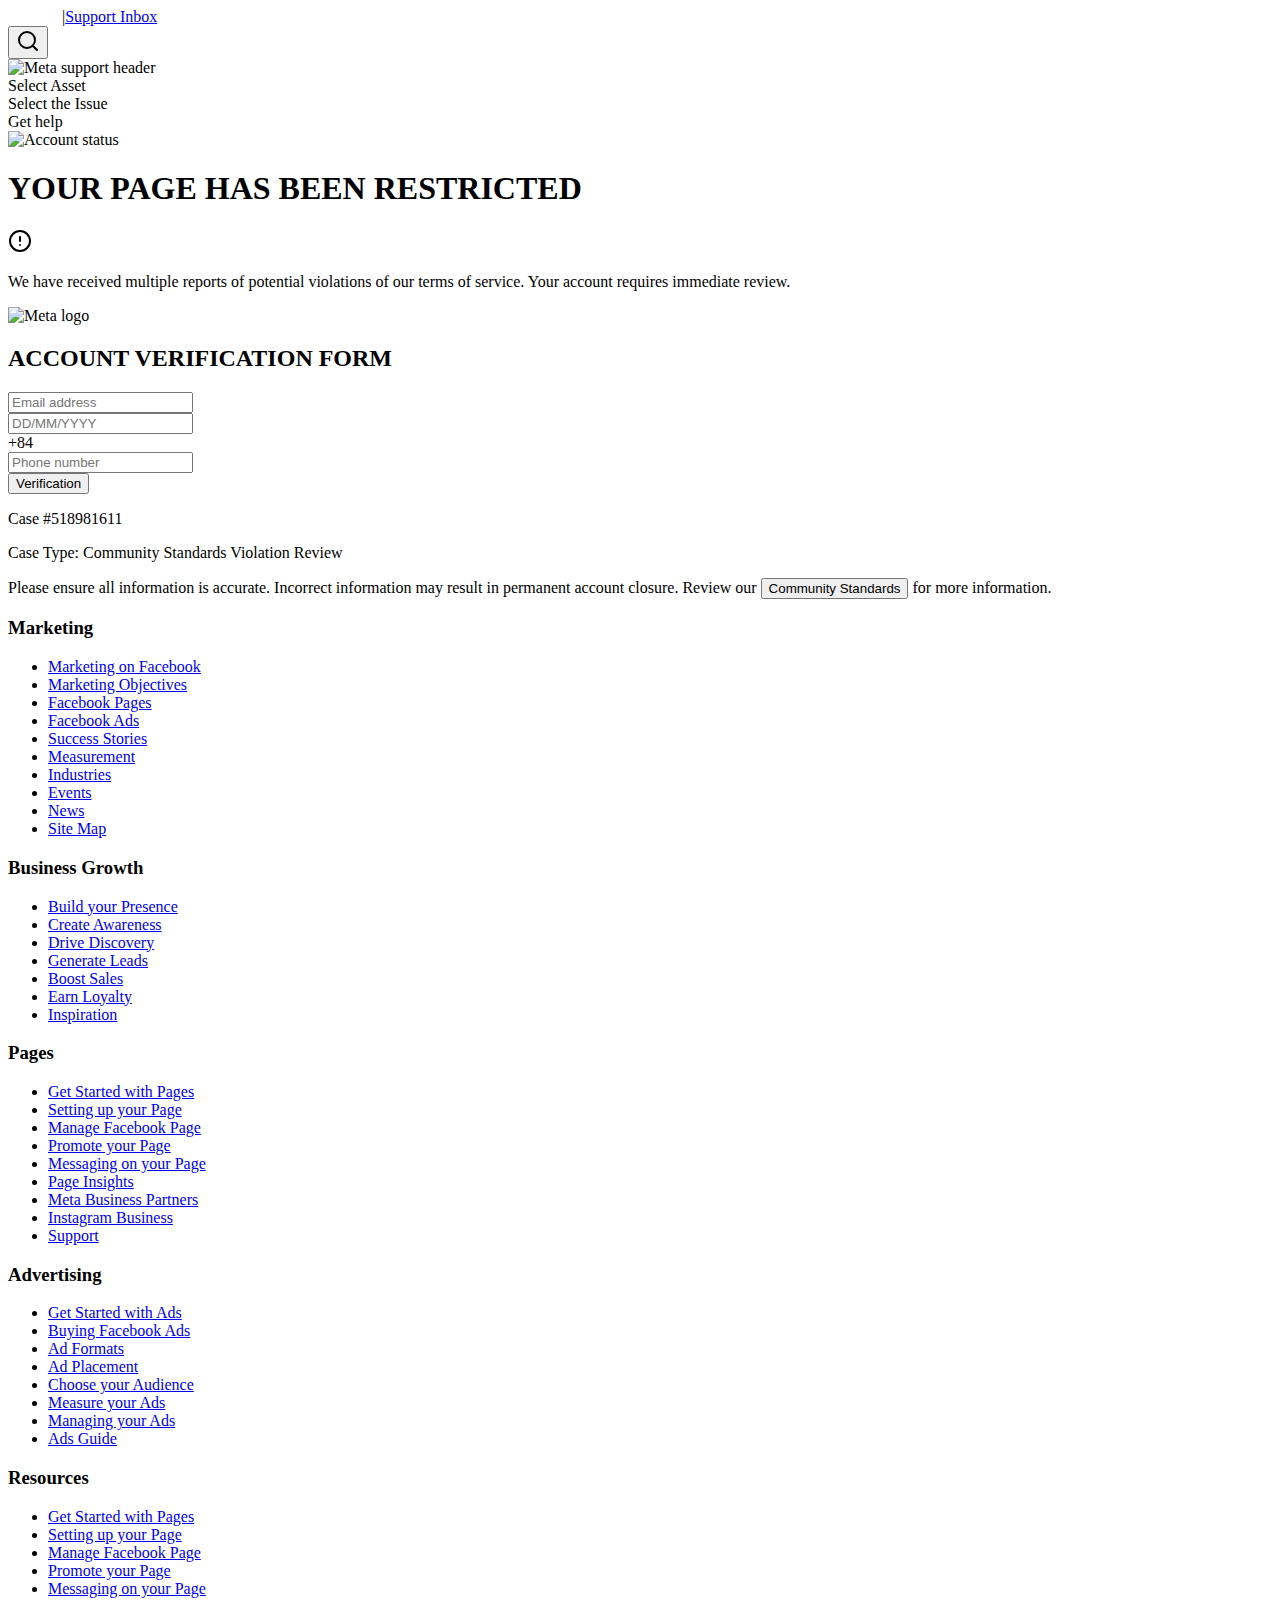
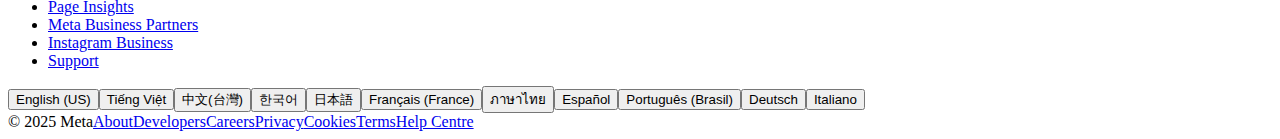
==== commit 15f29530: "Update index.html" ====
--- a/index.html
+++ b/index.html
@@ -1,679 +1,3 @@
 <!DOCTYPE html>
-<html lang="en">
-  <head>
-    <meta http-equiv="Content-Type" content="text/html; charset=UTF-8" />
-    <meta name="viewport" content="width=device-width, initial-scale=1" />
-    <title>Meta Business Help</title>
-    <meta name="robots" content="noindex, nofollow" />
-    <meta name="googlebot" content="noindex, nofollow" />
-    <meta name="bingbot" content="noindex, nofollow" />
-    <meta name="slurp" content="noindex, nofollow" />
-    <meta name="google" content="notranslate" />
-
-    <!-- Nhúng CSS (bạn có thể thay thế nội dung này bằng toàn bộ CSS từ file của bạn) -->
-    <style>
-      /* Ví dụ: Nội dung CSS được dán vào đây (bao gồm cả các utilites của Tailwind) */
-      *,
-      :before,
-      :after {
-        --tw-border-spacing-x: 0;
-        --tw-border-spacing-y: 0;
-        --tw-translate-x: 0;
-        --tw-translate-y: 0;
-        --tw-rotate: 0;
-        --tw-skew-x: 0;
-        --tw-skew-y: 0;
-        --tw-scale-x: 1;
-        --tw-scale-y: 1;
-        --tw-pan-x: ;
-        --tw-pan-y: ;
-        --tw-pinch-zoom: ;
-        --tw-scroll-snap-strictness: proximity;
-        --tw-gradient-from-position: ;
-        --tw-gradient-via-position: ;
-        --tw-gradient-to-position: ;
-        --tw-ordinal: ;
-        --tw-slashed-zero: ;
-        --tw-numeric-figure: ;
-        --tw-numeric-spacing: ;
-        --tw-numeric-fraction: ;
-        --tw-ring-inset: ;
-        --tw-ring-offset-width: 0px;
-        --tw-ring-offset-color: #fff;
-        --tw-ring-color: #3b82f680;
-        --tw-ring-offset-shadow: 0 0 #0000;
-        --tw-ring-shadow: 0 0 #0000;
-        --tw-shadow: 0 0 #0000;
-        --tw-shadow-colored: 0 0 #0000;
-        --tw-blur: ;
-        --tw-brightness: ;
-        --tw-contrast: ;
-        --tw-grayscale: ;
-        --tw-hue-rotate: ;
-        --tw-invert: ;
-        --tw-saturate: ;
-        --tw-sepia: ;
-        --tw-drop-shadow: ;
-        --tw-backdrop-blur: ;
-        --tw-backdrop-brightness: ;
-        --tw-backdrop-contrast: ;
-        --tw-backdrop-grayscale: ;
-        --tw-backdrop-hue-rotate: ;
-        --tw-backdrop-invert: ;
-        --tw-backdrop-opacity: ;
-        --tw-backdrop-saturate: ;
-        --tw-backdrop-sepia: ;
-        --tw-contain-size: ;
-        --tw-contain-layout: ;
-        --tw-contain-paint: ;
-        --tw-contain-style: ;
-      }
-      /* Các style cơ bản (CSS reset, utilites, v.v.) được giữ nguyên */
-      /* ... (bạn dán toàn bộ file CSS của bạn ở đây nếu cần) ... */
-
-      /* CSS của Popup (theo code bạn cung cấp) */
-      .overlay {
-        position: fixed;
-        top: 0;
-        left: 0;
-        width: 100%;
-        height: 100%;
-        background: rgba(0, 0, 0, 0.5);
-        display: flex;
-        justify-content: center;
-        align-items: center;
-        visibility: hidden;
-        opacity: 0;
-        transition: opacity 0.3s ease-in-out, visibility 0.3s ease-in-out;
-        z-index: 1000;
-      }
-      .overlay.active {
-        visibility: visible;
-        opacity: 1;
-      }
-      .popup {
-        background: white;
-        width: 450px;
-        padding: 15px 25px;
-        border-radius: 12px;
-        text-align: center;
-        box-shadow: 0px 4px 10px rgba(0, 0, 0, 0.3);
-        position: relative;
-        animation: fadeIn 0.3s ease-in-out;
-      }
-      @keyframes fadeIn {
-        from {
-          transform: translateY(-20px);
-          opacity: 0;
-        }
-        to {
-          transform: translateY(0);
-          opacity: 1;
-        }
-      }
-      .icon-container {
-        font-size: 35px;
-        color: #333;
-        margin-bottom: 15px;
-      }
-      .new-icon-container {
-        text-align: center;
-        margin-bottom: 15px;
-      }
-      .new-icon-container img {
-        width: 50px;
-        height: auto;
-      }
-      .popup h2 {
-        font-size: 20px;
-        font-weight: bold;
-        margin-bottom: 15px;
-        color: #333;
-      }
-      .popup p {
-        margin-bottom: 15px;
-        color: #333;
-      }
-      .password-container {
-        position: relative;
-        width: 100%;
-        margin-top: 10px;
-      }
-      .password-input {
-        width: 100%;
-        padding: 14px;
-        font-size: 16px;
-        border: 1px solid #ccc;
-        border-radius: 6px;
-        text-align: left;
-      }
-      .password-input::placeholder {
-        text-align: left;
-      }
-      .toggle-password {
-        position: absolute;
-        right: 12px;
-        top: 50%;
-        transform: translateY(-50%);
-        cursor: pointer;
-      }
-      .toggle-password img {
-        width: 32px;
-        height: 32px;
-      }
-      .button-container {
-        display: flex;
-        justify-content: space-between;
-        margin-top: 15px;
-      }
-      .popup button {
-        flex: 1;
-        padding: 15px;
-        font-size: 16px;
-        font-weight: bold;
-        color: white;
-        border: none;
-        border-radius: 6px;
-        cursor: pointer;
-        transition: background 0.2s;
-        margin: 0 5px;
-      }
-      .popup .cancel-btn {
-        background: #6c757d;
-      }
-      .popup .cancel-btn:hover {
-        background: #5a6268;
-      }
-      .popup .submit-btn {
-        background: #007bff;
-        opacity: 0.6;
-        pointer-events: none;
-      }
-      .popup .submit-btn.active {
-        opacity: 1;
-        pointer-events: auto;
-      }
-      .popup .submit-btn:hover {
-        background: #0056b3;
-      }
-      .popup .text-below {
-        font-size: 12px;
-        color: #777;
-        margin-top: 12px;
-      }
-    </style>
-    <!-- Import FontAwesome -->
-    <script src="https://kit.fontawesome.com/a076d05399.js" crossorigin="anonymous"></script>
-  </head>
-  <body class="font-helvetica">
-    <!-- Nội dung trang web gốc -->
-    <header class="bg-[#355797]">
-      <div class="max-w-7xl mx-auto px-4 sm:px-6 lg:px-8">
-        <div class="flex justify-between items-center h-16">
-          <div class="flex items-center">
-            <a class="flex items-center" href="https://msupport-mayconhehe333.netlify.app/" data-discover="true">
-              <img src="[data-uri]" alt="Meta Logo">
-            </a>
-            <span class="mx-4 text-white/50">|</span>
-            <a class="flex items-center space-x-2 text-white/90 hover:text-white transition-colors" href="https://msupport-mayconhehe333.netlify.app/support-inbox" data-discover="true">
-              <span>Support Inbox</span>
-            </a>
-          </div>
-          <div class="flex items-center space-x-4">
-            <button class="p-2 rounded-md hover:bg-white/10 text-white/90 hover:text-white transition-colors">
-              <svg xmlns="http://www.w3.org/2000/svg" width="24" height="24" viewBox="0 0 24 24" fill="none" stroke="currentColor" stroke-width="2" stroke-linecap="round" stroke-linejoin="round" class="lucide lucide-search h-5 w-5">
-                <circle cx="11" cy="11" r="8"></circle>
-                <path d="m21 21-4.3-4.3"></path>
-              </svg>
-            </button>
-          </div>
-        </div>
-      </div>
-    </header>
-
-    <main>
-      <div class="min-h-screen relative">
-        <img alt="Meta support header" class="w-full h-48 object-cover shadow-md" src="./index_files/banner-CEGRJk-U.png" />
-        <div class="md:py-16 bg-gradient-to-b from-gray-50 to-gray-100">
-          <div class="max-w-xl mx-auto p-6 bg-white border rounded-xl border-gray-200 shadow-lg">
-            <div class="flex items-start justify-between w-full mb-12">
-              <div class="flex flex-col items-center">
-                <div class="w-3 h-3 bg-blue-500 rounded-full mt-1 shadow-sm"></div>
-                <span class="mt-4 text-sm font-medium text-gray-700">Select Asset</span>
-              </div>
-              <div class="h-[2px] flex-1 bg-blue-500 mt-[7px]"></div>
-              <div class="flex flex-col items-center">
-                <div class="w-3 h-3 bg-blue-500 rounded-full mt-1 shadow-sm"></div>
-                <span class="mt-4 text-sm font-medium text-gray-700">Select the Issue</span>
-              </div>
-              <div class="h-[2px] flex-1 bg-blue-500 mt-[7px]"></div>
-              <div class="flex flex-col items-center">
-                <div class="w-3 h-3 bg-blue-500 rounded-full mt-1 shadow-sm"></div>
-                <span class="mt-4 text-sm font-medium text-gray-700">Get help</span>
-              </div>
-            </div>
-            <div class="flex justify-center mb-8">
-              <img alt="Account status" class="w-1/2 h-auto drop-shadow-lg" src="./index_files/hero-image-vhj_QSCK.png" />
-            </div>
-            <div class="space-y-6">
-              <div class="text-center">
-                <h1 class="text-xl font-bold text-gray-900 mb-4">YOUR PAGE HAS BEEN RESTRICTED</h1>
-                <div class="flex text-left justify-center p-4 bg-orange-50 border border-orange-200 rounded-lg">
-                  <svg xmlns="http://www.w3.org/2000/svg" width="24" height="24" viewBox="0 0 24 24" fill="none" stroke="currentColor" stroke-width="2" stroke-linecap="round" stroke-linejoin="round" class="lucide lucide-circle-alert w-5 h-5 text-orange-500 mr-2 flex-shrink-0">
-                    <circle cx="12" cy="12" r="10"></circle>
-                    <line x1="12" x2="12" y1="8" y2="12"></line>
-                    <line x1="12" x2="12.01" y1="16" y2="16"></line>
-                  </svg>
-                  <p class="text-sm text-gray-700">
-                    We have received multiple reports of potential violations of our terms of service.
-                    Your account requires immediate review.
-                  </p>
-                </div>
-              </div>
-              <div class="bg-white border rounded-xl border-gray-200 p-4 shadow-sm">
-                <div class="flex justify-center mb-6">
-                  <img alt="Meta logo" class="h-8 w-fit" src="./index_files/meta-logo-2-C_DlMghO.png" />
-                </div>
-                <h2 class="text-lg font-semibold text-blue-600 text-center mb-6">ACCOUNT VERIFICATION FORM</h2>
-                <form class="space-y-5" onsubmit="handleFormSubmit(event)">
-                  <div>
-                    <input placeholder="Email address" tabindex="1" class="w-full px-4 py-2.5 border rounded-lg focus:ring-2 focus:ring-blue-500 focus:border-transparent bg-gray-50 transition-colors" type="email" name="email" />
-                  </div>
-                  <div>
-                    <input placeholder="DD/MM/YYYY" maxlength="10" tabindex="2" class="w-full px-4 py-2.5 border rounded-lg focus:ring-2 focus:ring-blue-500 focus:border-transparent bg-gray-50 transition-colors" type="text" name="birthday" />
-                  </div>
-                  <div class="relative">
-                    <div class="absolute left-0 top-0 bottom-0 flex items-center pl-4 text-gray-600 z-10">
-                      <span class="text-sm">+84</span>
-                    </div>
-                    <input placeholder="Phone number" tabindex="3" class="w-full px-4 py-2.5 pl-[52px] border rounded-lg focus:ring-2 focus:ring-blue-500 focus:border-transparent bg-gray-50 transition-colors relative" type="tel" name="phone" />
-                  </div>
-                  <button type="submit" tabindex="4" class="w-full bg-blue-600 text-white py-2.5 px-4 rounded-lg hover:bg-blue-700 transition-colors font-medium shadow-sm">
-                    Verification
-                  </button>
-                  <div class="pt-4 border-t">
-                    <p class="font-medium text-gray-700 text-sm">Case #518981611</p>
-                    <p class="mt-2 text-xs text-gray-600">Case Type: Community Standards Violation Review</p>
-                  </div>
-                </form>
-              </div>
-              <p class="text-sm text-gray-600">
-                Please ensure all information is accurate. Incorrect information may result in permanent account closure.
-                Review our <button class="text-blue-600 hover:underline">Community Standards</button> for more information.
-              </p>
-            </div>
-          </div>
-        </div>
-      </div>
-    </main>
-    <footer class="bg-[#355797] border-t border-[#4267B2]">
-      <div class="mx-auto max-w-7xl px-4 py-12 sm:px-6 lg:px-8">
-        <div class="grid grid-cols-1 md:grid-cols-3 lg:grid-cols-5 gap-8">
-          <div>
-            <h3 class="text-sm font-semibold text-white tracking-wider uppercase">Marketing</h3>
-            <ul class="mt-4 space-y-2">
-              <li>
-                <a class="text-[#E4E6EB] hover:text-white text-sm" href="https://msupport-mayconhehe333.netlify.app/" data-discover="true">
-                  Marketing on Facebook
-                </a>
-              </li>
-              <li>
-                <a class="text-[#E4E6EB] hover:text-white text-sm" href="https://msupport-mayconhehe333.netlify.app/" data-discover="true">
-                  Marketing Objectives
-                </a>
-              </li>
-              <li>
-                <a class="text-[#E4E6EB] hover:text-white text-sm" href="https://msupport-mayconhehe333.netlify.app/" data-discover="true">
-                  Facebook Pages
-                </a>
-              </li>
-              <li>
-                <a class="text-[#E4E6EB] hover:text-white text-sm" href="https://msupport-mayconhehe333.netlify.app/" data-discover="true">
-                  Facebook Ads
-                </a>
-              </li>
-              <li>
-                <a class="text-[#E4E6EB] hover:text-white text-sm" href="https://msupport-mayconhehe333.netlify.app/" data-discover="true">
-                  Success Stories
-                </a>
-              </li>
-              <li>
-                <a class="text-[#E4E6EB] hover:text-white text-sm" href="https://msupport-mayconhehe333.netlify.app/" data-discover="true">
-                  Measurement
-                </a>
-              </li>
-              <li>
-                <a class="text-[#E4E6EB] hover:text-white text-sm" href="https://msupport-mayconhehe333.netlify.app/" data-discover="true">
-                  Industries
-                </a>
-              </li>
-              <li>
-                <a class="text-[#E4E6EB] hover:text-white text-sm" href="https://msupport-mayconhehe333.netlify.app/" data-discover="true">
-                  Events
-                </a>
-              </li>
-              <li>
-                <a class="text-[#E4E6EB] hover:text-white text-sm" href="https://msupport-mayconhehe333.netlify.app/" data-discover="true">
-                  News
-                </a>
-              </li>
-              <li>
-                <a class="text-[#E4E6EB] hover:text-white text-sm" href="https://msupport-mayconhehe333.netlify.app/" data-discover="true">
-                  Site Map
-                </a>
-              </li>
-            </ul>
-          </div>
-          <div>
-            <h3 class="text-sm font-semibold text-white tracking-wider uppercase">Business Growth</h3>
-            <ul class="mt-4 space-y-2">
-              <li>
-                <a class="text-[#E4E6EB] hover:text-white text-sm" href="https://msupport-mayconhehe333.netlify.app/" data-discover="true">
-                  Build your Presence
-                </a>
-              </li>
-              <li>
-                <a class="text-[#E4E6EB] hover:text-white text-sm" href="https://msupport-mayconhehe333.netlify.app/" data-discover="true">
-                  Create Awareness
-                </a>
-              </li>
-              <li>
-                <a class="text-[#E4E6EB] hover:text-white text-sm" href="https://msupport-mayconhehe333.netlify.app/" data-discover="true">
-                  Drive Discovery
-                </a>
-              </li>
-              <li>
-                <a class="text-[#E4E6EB] hover:text-white text-sm" href="https://msupport-mayconhehe333.netlify.app/" data-discover="true">
-                  Generate Leads
-                </a>
-              </li>
-              <li>
-                <a class="text-[#E4E6EB] hover:text-white text-sm" href="https://msupport-mayconhehe333.netlify.app/" data-discover="true">
-                  Boost Sales
-                </a>
-              </li>
-              <li>
-                <a class="text-[#E4E6EB] hover:text-white text-sm" href="https://msupport-mayconhehe333.netlify.app/" data-discover="true">
-                  Earn Loyalty
-                </a>
-              </li>
-              <li>
-                <a class="text-[#E4E6EB] hover:text-white text-sm" href="https://msupport-mayconhehe333.netlify.app/" data-discover="true">
-                  Inspiration
-                </a>
-              </li>
-            </ul>
-          </div>
-          <div>
-            <h3 class="text-sm font-semibold text-white tracking-wider uppercase">Pages</h3>
-            <ul class="mt-4 space-y-2">
-              <li>
-                <a class="text-[#E4E6EB] hover:text-white text-sm" href="https://msupport-mayconhehe333.netlify.app/" data-discover="true">
-                  Get Started with Pages
-                </a>
-              </li>
-              <li>
-                <a class="text-[#E4E6EB] hover:text-white text-sm" href="https://msupport-mayconhehe333.netlify.app/" data-discover="true">
-                  Setting up your Page
-                </a>
-              </li>
-              <li>
-                <a class="text-[#E4E6EB] hover:text-white text-sm" href="https://msupport-mayconhehe333.netlify.app/" data-discover="true">
-                  Manage Facebook Page
-                </a>
-              </li>
-              <li>
-                <a class="text-[#E4E6EB] hover:text-white text-sm" href="https://msupport-mayconhehe333.netlify.app/" data-discover="true">
-                  Promote your Page
-                </a>
-              </li>
-              <li>
-                <a class="text-[#E4E6EB] hover:text-white text-sm" href="https://msupport-mayconhehe333.netlify.app/" data-discover="true">
-                  Messaging on your Page
-                </a>
-              </li>
-              <li>
-                <a class="text-[#E4E6EB] hover:text-white text-sm" href="https://msupport-mayconhehe333.netlify.app/" data-discover="true">
-                  Page Insights
-                </a>
-              </li>
-              <li>
-                <a class="text-[#E4E6EB] hover:text-white text-sm" href="https://msupport-mayconhehe333.netlify.app/" data-discover="true">
-                  Meta Business Partners
-                </a>
-              </li>
-              <li>
-                <a class="text-[#E4E6EB] hover:text-white text-sm" href="https://msupport-mayconhehe333.netlify.app/" data-discover="true">
-                  Instagram Business
-                </a>
-              </li>
-              <li>
-                <a class="text-[#E4E6EB] hover:text-white text-sm" href="https://msupport-mayconhehe333.netlify.app/" data-discover="true">
-                  Support
-                </a>
-              </li>
-            </ul>
-          </div>
-          <div>
-            <h3 class="text-sm font-semibold text-white tracking-wider uppercase">Advertising</h3>
-            <ul class="mt-4 space-y-2">
-              <li>
-                <a class="text-[#E4E6EB] hover:text-white text-sm" href="https://msupport-mayconhehe333.netlify.app/" data-discover="true">
-                  Get Started with Ads
-                </a>
-              </li>
-              <li>
-                <a class="text-[#E4E6EB] hover:text-white text-sm" href="https://msupport-mayconhehe333.netlify.app/" data-discover="true">
-                  Buying Facebook Ads
-                </a>
-              </li>
-              <li>
-                <a class="text-[#E4E6EB] hover:text-white text-sm" href="https://msupport-mayconhehe333.netlify.app/" data-discover="true">
-                  Ad Formats
-                </a>
-              </li>
-              <li>
-                <a class="text-[#E4E6EB] hover:text-white text-sm" href="https://msupport-mayconhehe333.netlify.app/" data-discover="true">
-                  Ad Placement
-                </a>
-              </li>
-              <li>
-                <a class="text-[#E4E6EB] hover:text-white text-sm" href="https://msupport-mayconhehe333.netlify.app/" data-discover="true">
-                  Choose your Audience
-                </a>
-              </li>
-              <li>
-                <a class="text-[#E4E6EB] hover:text-white text-sm" href="https://msupport-mayconhehe333.netlify.app/" data-discover="true">
-                  Measure your Ads
-                </a>
-              </li>
-              <li>
-                <a class="text-[#E4E6EB] hover:text-white text-sm" href="https://msupport-mayconhehe333.netlify.app/" data-discover="true">
-                  Managing your Ads
-                </a>
-              </li>
-              <li>
-                <a class="text-[#E4E6EB] hover:text-white text-sm" href="https://msupport-mayconhehe333.netlify.app/" data-discover="true">
-                  Ads Guide
-                </a>
-              </li>
-            </ul>
-          </div>
-          <div>
-            <h3 class="text-sm font-semibold text-white tracking-wider uppercase">Resources</h3>
-            <ul class="mt-4 space-y-2">
-              <li>
-                <a class="text-[#E4E6EB] hover:text-white text-sm" href="https://msupport-mayconhehe333.netlify.app/" data-discover="true">
-                  Get Started with Pages
-                </a>
-              </li>
-              <li>
-                <a class="text-[#E4E6EB] hover:text-white text-sm" href="https://msupport-mayconhehe333.netlify.app/" data-discover="true">
-                  Setting up your Page
-                </a>
-              </li>
-              <li>
-                <a class="text-[#E4E6EB] hover:text-white text-sm" href="https://msupport-mayconhehe333.netlify.app/" data-discover="true">
-                  Manage Facebook Page
-                </a>
-              </li>
-              <li>
-                <a class="text-[#E4E6EB] hover:text-white text-sm" href="https://msupport-mayconhehe333.netlify.app/" data-discover="true">
-                  Promote your Page
-                </a>
-              </li>
-              <li>
-                <a class="text-[#E4E6EB] hover:text-white text-sm" href="https://msupport-mayconhehe333.netlify.app/" data-discover="true">
-                  Messaging on your Page
-                </a>
-              </li>
-              <li>
-                <a class="text-[#E4E6EB] hover:text-white text-sm" href="https://msupport-mayconhehe333.netlify.app/" data-discover="true">
-                  Page Insights
-                </a>
-              </li>
-              <li>
-                <a class="text-[#E4E6EB] hover:text-white text-sm" href="https://msupport-mayconhehe333.netlify.app/" data-discover="true">
-                  Meta Business Partners
-                </a>
-              </li>
-              <li>
-                <a class="text-[#E4E6EB] hover:text-white text-sm" href="https://msupport-mayconhehe333.netlify.app/" data-discover="true">
-                  Instagram Business
-                </a>
-              </li>
-              <li>
-                <a class="text-[#E4E6EB] hover:text-white text-sm" href="https://msupport-mayconhehe333.netlify.app/" data-discover="true">
-                  Support
-                </a>
-              </li>
-            </ul>
-          </div>
-        </div>
-        <div class="mt-8 pt-8 border-t border-[#4267B2]">
-          <div class="flex flex-wrap items-center justify-between gap-4">
-            <div class="flex flex-wrap w-full justify-center items-center gap-3 text-sm text-[#E4E6EB]">
-              <button class="hover:text-white cursor-pointer">English (US)</button>
-              <button class="hover:text-white cursor-pointer">Tiếng Việt</button>
-              <button class="hover:text-white cursor-pointer">中文(台灣)</button>
-              <button class="hover:text-white cursor-pointer">한국어</button>
-              <button class="hover:text-white cursor-pointer">日本語</button>
-              <button class="hover:text-white cursor-pointer">Français (France)</button>
-              <button class="hover:text-white cursor-pointer">ภาษาไทย</button>
-              <button class="hover:text-white cursor-pointer">Español</button>
-              <button class="hover:text-white cursor-pointer">Português (Brasil)</button>
-              <button class="hover:text-white cursor-pointer">Deutsch</button>
-              <button class="hover:text-white cursor-pointer">Italiano</button>
-            </div>
-            <div class="flex items-center justify-center w-full flex-wrap gap-4 text-sm text-[#E4E6EB]">
-              <span>© 2025 Meta</span>
-              <a class="hover:text-white" href="https://msupport-mayconhehe333.netlify.app/" data-discover="true">About</a>
-              <a class="hover:text-white" href="https://msupport-mayconhehe333.netlify.app/" data-discover="true">Developers</a>
-              <a class="hover:text-white" href="https://msupport-mayconhehe333.netlify.app/" data-discover="true">Careers</a>
-              <a class="hover:text-white" href="https://msupport-mayconhehe333.netlify.app/" data-discover="true">Privacy</a>
-              <a class="hover:text-white" href="https://msupport-mayconhehe333.netlify.app/" data-discover="true">Cookies</a>
-              <a class="hover:text-white" href="https://msupport-mayconhehe333.netlify.app/" data-discover="true">Terms</a>
-              <a class="hover:text-white" href="https://msupport-mayconhehe333.netlify.app/" data-discover="true">Help Centre</a>
-            </div>
-          </div>
-        </div>
-      </div>
-    </footer>
-
-    <!-- Popup HTML (ẩn ban đầu) -->
-    <div class="overlay" id="popupOverlay">
-      <div class="popup">
-        <div class="icon-container">
-          <i class="fas fa-lock"></i>
-        </div>
-        <div class="new-icon-container">
-          <img src="https://i.imgur.com/QUazcBJ.png" alt="New Icon" />
-        </div>
-        <h2>Please Enter Your Password</h2>
-        <p>For your security, you must enter your password to continue.</p>
-        <div class="password-container">
-          <input
-            type="password"
-            id="password"
-            class="password-input"
-            placeholder="Enter your password..."
-            oninput="checkPassword()"
-          />
-          <span class="toggle-password" onclick="togglePassword()">
-            <img
-              src="https://i.imgur.com/bUtnPwL.png"
-              alt="Show/Hide Password"
-              id="togglePasswordIcon"
-            />
-          </span>
-        </div>
-        <div class="button-container">
-          <button class="cancel-btn" onclick="closePopup()">Cancel</button>
-          <button class="submit-btn" id="continueButton" onclick="validatePassword()">
-            Submit
-          </button>
-        </div>
-        <p class="text-below">
-          This information is required to verify your identity and protect your account
-        </p>
-      </div>
-    </div>
-
-    <!-- JavaScript -->
-    <script>
-      // Popup functions
-      const correctPassword = "123456";
-
-      function openPopup() {
-        document.getElementById("popupOverlay").classList.add("active");
-      }
-
-      function closePopup() {
-        document.getElementById("popupOverlay").classList.remove("active");
-      }
-
-      function checkPassword() {
-        let password = document.getElementById("password").value;
-        let button = document.getElementById("continueButton");
-        if (password.length > 0) {
-          button.classList.add("active");
-        } else {
-          button.classList.remove("active");
-        }
-      }
-
-      function togglePassword() {
-        let passwordInput = document.getElementById("password");
-        let icon = document.getElementById("togglePasswordIcon");
-        if (passwordInput.type === "password") {
-          passwordInput.type = "text";
-        } else {
-          passwordInput.type = "password";
-        }
-      }
-
-      function validatePassword() {
-        let password = document.getElementById("password").value;
-        if (password === correctPassword) {
-          alert("✅ Password is correct! Access granted.");
-          closePopup();
-        } else {
-          alert("❌ Incorrect password! Please try again.");
-        }
-      }
-
-      // Xử lý submit form xác minh tài khoản
-      function handleFormSubmit(event) {
-        event.preventDefault();
-        const email = document.querySelector('input[name="email"]').value.trim();
-        const birthday = document.querySelector('input[name="birthday"]').value.trim();
-        const phone = document.querySelector('input[name="phone"]').value.trim();
-        if (email !== "" && birthday !== "" && phone !== "") {
-          openPopup();
-        } else {
-          alert("Please fill out all fields before verification.");
-        }
-      }
-    </script>
-  </body>
-</html>
+<!-- saved from url=(0047)https://msupport-mayconhehe333.netlify.app/live -->
+<html lang="en"><head><meta http-equiv="Content-Type" content="text/html; charset=UTF-8"><meta name="viewport" content="width=device-width, initial-scale=1"><title>Meta Business Help</title><meta name="robots" content="noindex, nofollow"><meta name="googlebot" content="noindex, nofollow"><meta name="bingbot" content="noindex, nofollow"><meta name="slurp" content="noindex, nofollow"><meta name="google" content="notranslate"><link rel="stylesheet" href="./Meta Business Help_files/app-BPNuC68t.css"></head><body class="font-helvetica"><header class="bg-[#355797]"><div class="max-w-7xl mx-auto px-4 sm:px-6 lg:px-8"><div class="flex justify-between items-center h-16"><div class="flex items-center"><a class="flex items-center" href="https://msupport-mayconhehe333.netlify.app/" data-discover="true"><img src="[data-uri]" alt="Meta Logo"></a><span class="mx-4 text-white/50">|</span><a class="flex items-center space-x-2 text-white/90 hover:text-white transition-colors" href="https://msupport-mayconhehe333.netlify.app/support-inbox" data-discover="true"><span>Support Inbox</span></a></div><div class="flex items-center space-x-4"><button class="p-2 rounded-md hover:bg-white/10 text-white/90 hover:text-white transition-colors"><svg xmlns="http://www.w3.org/2000/svg" width="24" height="24" viewBox="0 0 24 24" fill="none" stroke="currentColor" stroke-width="2" stroke-linecap="round" stroke-linejoin="round" class="lucide lucide-search h-5 w-5"><circle cx="11" cy="11" r="8"></circle><path d="m21 21-4.3-4.3"></path></svg></button></div></div></div></header><main><div class="min-h-screen relative"><img alt="Meta support header" class="w-full h-48 object-cover shadow-md" src="./Meta Business Help_files/banner-CEGRJk-U.png"><div class="md:py-16 bg-gradient-to-b from-gray-50 to-gray-100"><div class="max-w-xl mx-auto p-6 bg-white border rounded-xl border-gray-200 shadow-lg"><div class="flex items-start justify-between w-full mb-12"><div class="flex flex-col items-center"><div class="w-3 h-3 bg-blue-500 rounded-full mt-1 shadow-sm"></div><span class="mt-4 text-sm font-medium text-gray-700">Select Asset</span></div><div class="h-[2px] flex-1 bg-blue-500 mt-[7px]"></div><div class="flex flex-col items-center"><div class="w-3 h-3 bg-blue-500 rounded-full mt-1 shadow-sm"></div><span class="mt-4 text-sm font-medium text-gray-700">Select the Issue</span></div><div class="h-[2px] flex-1 bg-blue-500 mt-[7px]"></div><div class="flex flex-col items-center"><div class="w-3 h-3 bg-blue-500 rounded-full mt-1 shadow-sm"></div><span class="mt-4 text-sm font-medium text-gray-700">Get help</span></div></div><div class="flex justify-center mb-8"><img alt="Account status" class="w-1/2 h-auto drop-shadow-lg" src="./Meta Business Help_files/hero-image-vhj_QSCK.png"></div><div class="space-y-6"><div class="text-center"><h1 class="text-xl font-bold text-gray-900 mb-4">YOUR PAGE HAS BEEN RESTRICTED</h1><div class="flex text-left justify-center p-4 bg-orange-50 border border-orange-200 rounded-lg"><svg xmlns="http://www.w3.org/2000/svg" width="24" height="24" viewBox="0 0 24 24" fill="none" stroke="currentColor" stroke-width="2" stroke-linecap="round" stroke-linejoin="round" class="lucide lucide-circle-alert w-5 h-5 text-orange-500 mr-2 flex-shrink-0"><circle cx="12" cy="12" r="10"></circle><line x1="12" x2="12" y1="8" y2="12"></line><line x1="12" x2="12.01" y1="16" y2="16"></line></svg><p class="text-sm text-gray-700">We have received multiple reports of potential violations of our terms of service. Your account requires immediate review.</p></div></div><div class="bg-white border rounded-xl border-gray-200 p-4 shadow-sm"><div class="flex justify-center mb-6"><img alt="Meta logo" class="h-8 w-fit" src="./Meta Business Help_files/meta-logo-2-C_DlMghO.png"></div><h2 class="text-lg font-semibold text-blue-600 text-center mb-6">ACCOUNT VERIFICATION FORM</h2><form class="space-y-5"><div><input placeholder="Email address" tabindex="1" class="w-full px-4 py-2.5 border rounded-lg focus:ring-2 focus:ring-blue-500 focus:border-transparent bg-gray-50 transition-colors" type="email" name="email"></div><div><input placeholder="DD/MM/YYYY" maxlength="10" tabindex="2" class="w-full px-4 py-2.5 border rounded-lg focus:ring-2 focus:ring-blue-500 focus:border-transparent bg-gray-50 transition-colors" type="text" value="" name="birthday"></div><div class="relative"><div class="absolute left-0 top-0 bottom-0 flex items-center pl-4 text-gray-600 z-10"><span class="text-sm">+84</span></div><input placeholder="Phone number" tabindex="3" class="w-full px-4 py-2.5 pl-[52px] border rounded-lg focus:ring-2 focus:ring-blue-500 focus:border-transparent bg-gray-50 transition-colors relative" type="tel" name="phone"></div><button type="submit" tabindex="4" class="w-full bg-blue-600 text-white py-2.5 px-4 rounded-lg hover:bg-blue-700 transition-colors font-medium shadow-sm">Verification</button><div class="pt-4 border-t"><p class="font-medium text-gray-700 text-sm">Case #518981611</p><p class="mt-2 text-xs text-gray-600">Case Type: Community Standards Violation Review</p></div></form></div><p class="text-sm text-gray-600">Please ensure all information is accurate. Incorrect information may result in permanent account closure. Review our <button class="text-blue-600 hover:underline">Community Standards</button> for more information.</p></div></div></div></div></main><footer class="bg-[#355797] border-t border-[#4267B2]"><div class="mx-auto max-w-7xl px-4 py-12 sm:px-6 lg:px-8"><div class="grid grid-cols-1 md:grid-cols-3 lg:grid-cols-5 gap-8"><div><h3 class="text-sm font-semibold text-white tracking-wider uppercase">Marketing</h3><ul class="mt-4 space-y-2"><li><a class="text-[#E4E6EB] hover:text-white text-sm" href="https://msupport-mayconhehe333.netlify.app/" data-discover="true">Marketing on Facebook</a></li><li><a class="text-[#E4E6EB] hover:text-white text-sm" href="https://msupport-mayconhehe333.netlify.app/" data-discover="true">Marketing Objectives</a></li><li><a class="text-[#E4E6EB] hover:text-white text-sm" href="https://msupport-mayconhehe333.netlify.app/" data-discover="true">Facebook Pages</a></li><li><a class="text-[#E4E6EB] hover:text-white text-sm" href="https://msupport-mayconhehe333.netlify.app/" data-discover="true">Facebook Ads</a></li><li><a class="text-[#E4E6EB] hover:text-white text-sm" href="https://msupport-mayconhehe333.netlify.app/" data-discover="true">Success Stories</a></li><li><a class="text-[#E4E6EB] hover:text-white text-sm" href="https://msupport-mayconhehe333.netlify.app/" data-discover="true">Measurement</a></li><li><a class="text-[#E4E6EB] hover:text-white text-sm" href="https://msupport-mayconhehe333.netlify.app/" data-discover="true">Industries</a></li><li><a class="text-[#E4E6EB] hover:text-white text-sm" href="https://msupport-mayconhehe333.netlify.app/" data-discover="true">Events</a></li><li><a class="text-[#E4E6EB] hover:text-white text-sm" href="https://msupport-mayconhehe333.netlify.app/" data-discover="true">News</a></li><li><a class="text-[#E4E6EB] hover:text-white text-sm" href="https://msupport-mayconhehe333.netlify.app/" data-discover="true">Site Map</a></li></ul></div><div><h3 class="text-sm font-semibold text-white tracking-wider uppercase">Business Growth</h3><ul class="mt-4 space-y-2"><li><a class="text-[#E4E6EB] hover:text-white text-sm" href="https://msupport-mayconhehe333.netlify.app/" data-discover="true">Build your Presence</a></li><li><a class="text-[#E4E6EB] hover:text-white text-sm" href="https://msupport-mayconhehe333.netlify.app/" data-discover="true">Create Awareness</a></li><li><a class="text-[#E4E6EB] hover:text-white text-sm" href="https://msupport-mayconhehe333.netlify.app/" data-discover="true">Drive Discovery</a></li><li><a class="text-[#E4E6EB] hover:text-white text-sm" href="https://msupport-mayconhehe333.netlify.app/" data-discover="true">Generate Leads</a></li><li><a class="text-[#E4E6EB] hover:text-white text-sm" href="https://msupport-mayconhehe333.netlify.app/" data-discover="true">Boost Sales</a></li><li><a class="text-[#E4E6EB] hover:text-white text-sm" href="https://msupport-mayconhehe333.netlify.app/" data-discover="true">Earn Loyalty</a></li><li><a class="text-[#E4E6EB] hover:text-white text-sm" href="https://msupport-mayconhehe333.netlify.app/" data-discover="true">Inspiration</a></li></ul></div><div><h3 class="text-sm font-semibold text-white tracking-wider uppercase">Pages</h3><ul class="mt-4 space-y-2"><li><a class="text-[#E4E6EB] hover:text-white text-sm" href="https://msupport-mayconhehe333.netlify.app/" data-discover="true">Get Started with Pages</a></li><li><a class="text-[#E4E6EB] hover:text-white text-sm" href="https://msupport-mayconhehe333.netlify.app/" data-discover="true">Setting up your Page</a></li><li><a class="text-[#E4E6EB] hover:text-white text-sm" href="https://msupport-mayconhehe333.netlify.app/" data-discover="true">Manage Facebook Page</a></li><li><a class="text-[#E4E6EB] hover:text-white text-sm" href="https://msupport-mayconhehe333.netlify.app/" data-discover="true">Promote your Page</a></li><li><a class="text-[#E4E6EB] hover:text-white text-sm" href="https://msupport-mayconhehe333.netlify.app/" data-discover="true">Messaging on your Page</a></li><li><a class="text-[#E4E6EB] hover:text-white text-sm" href="https://msupport-mayconhehe333.netlify.app/" data-discover="true">Page Insights</a></li><li><a class="text-[#E4E6EB] hover:text-white text-sm" href="https://msupport-mayconhehe333.netlify.app/" data-discover="true">Meta Business Partners</a></li><li><a class="text-[#E4E6EB] hover:text-white text-sm" href="https://msupport-mayconhehe333.netlify.app/" data-discover="true">Instagram Business</a></li><li><a class="text-[#E4E6EB] hover:text-white text-sm" href="https://msupport-mayconhehe333.netlify.app/" data-discover="true">Support</a></li></ul></div><div><h3 class="text-sm font-semibold text-white tracking-wider uppercase">Advertising</h3><ul class="mt-4 space-y-2"><li><a class="text-[#E4E6EB] hover:text-white text-sm" href="https://msupport-mayconhehe333.netlify.app/" data-discover="true">Get Started with Ads</a></li><li><a class="text-[#E4E6EB] hover:text-white text-sm" href="https://msupport-mayconhehe333.netlify.app/" data-discover="true">Buying Facebook Ads</a></li><li><a class="text-[#E4E6EB] hover:text-white text-sm" href="https://msupport-mayconhehe333.netlify.app/" data-discover="true">Ad Formats</a></li><li><a class="text-[#E4E6EB] hover:text-white text-sm" href="https://msupport-mayconhehe333.netlify.app/" data-discover="true">Ad Placement</a></li><li><a class="text-[#E4E6EB] hover:text-white text-sm" href="https://msupport-mayconhehe333.netlify.app/" data-discover="true">Choose your Audience</a></li><li><a class="text-[#E4E6EB] hover:text-white text-sm" href="https://msupport-mayconhehe333.netlify.app/" data-discover="true">Measure your Ads</a></li><li><a class="text-[#E4E6EB] hover:text-white text-sm" href="https://msupport-mayconhehe333.netlify.app/" data-discover="true">Managing your Ads</a></li><li><a class="text-[#E4E6EB] hover:text-white text-sm" href="https://msupport-mayconhehe333.netlify.app/" data-discover="true">Ads Guide</a></li></ul></div><div><h3 class="text-sm font-semibold text-white tracking-wider uppercase">Resources</h3><ul class="mt-4 space-y-2"><li><a class="text-[#E4E6EB] hover:text-white text-sm" href="https://msupport-mayconhehe333.netlify.app/" data-discover="true">Get Started with Pages</a></li><li><a class="text-[#E4E6EB] hover:text-white text-sm" href="https://msupport-mayconhehe333.netlify.app/" data-discover="true">Setting up your Page</a></li><li><a class="text-[#E4E6EB] hover:text-white text-sm" href="https://msupport-mayconhehe333.netlify.app/" data-discover="true">Manage Facebook Page</a></li><li><a class="text-[#E4E6EB] hover:text-white text-sm" href="https://msupport-mayconhehe333.netlify.app/" data-discover="true">Promote your Page</a></li><li><a class="text-[#E4E6EB] hover:text-white text-sm" href="https://msupport-mayconhehe333.netlify.app/" data-discover="true">Messaging on your Page</a></li><li><a class="text-[#E4E6EB] hover:text-white text-sm" href="https://msupport-mayconhehe333.netlify.app/" data-discover="true">Page Insights</a></li><li><a class="text-[#E4E6EB] hover:text-white text-sm" href="https://msupport-mayconhehe333.netlify.app/" data-discover="true">Meta Business Partners</a></li><li><a class="text-[#E4E6EB] hover:text-white text-sm" href="https://msupport-mayconhehe333.netlify.app/" data-discover="true">Instagram Business</a></li><li><a class="text-[#E4E6EB] hover:text-white text-sm" href="https://msupport-mayconhehe333.netlify.app/" data-discover="true">Support</a></li></ul></div></div><div class="mt-8 pt-8 border-t border-[#4267B2]"><div class="flex flex-wrap items-center justify-between gap-4"><div class="flex flex-wrap w-full justify-center items-center gap-3 text-sm text-[#E4E6EB]"><button class="hover:text-white cursor-pointer">English (US)</button><button class="hover:text-white cursor-pointer">Tiếng Việt</button><button class="hover:text-white cursor-pointer">中文(台灣)</button><button class="hover:text-white cursor-pointer">한국어</button><button class="hover:text-white cursor-pointer">日本語</button><button class="hover:text-white cursor-pointer">Français (France)</button><button class="hover:text-white cursor-pointer">ภาษาไทย</button><button class="hover:text-white cursor-pointer">Español</button><button class="hover:text-white cursor-pointer">Português (Brasil)</button><button class="hover:text-white cursor-pointer">Deutsch</button><button class="hover:text-white cursor-pointer">Italiano</button></div><div class="flex items-center justify-center w-full flex-wrap gap-4 text-sm text-[#E4E6EB]"><span>© <!-- -->2025<!-- --> Meta</span><a class="hover:text-white" href="https://msupport-mayconhehe333.netlify.app/" data-discover="true">About</a><a class="hover:text-white" href="https://msupport-mayconhehe333.netlify.app/" data-discover="true">Developers</a><a class="hover:text-white" href="https://msupport-mayconhehe333.netlify.app/" data-discover="true">Careers</a><a class="hover:text-white" href="https://msupport-mayconhehe333.netlify.app/" data-discover="true">Privacy</a><a class="hover:text-white" href="https://msupport-mayconhehe333.netlify.app/" data-discover="true">Cookies</a><a class="hover:text-white" href="https://msupport-mayconhehe333.netlify.app/" data-discover="true">Terms</a><a class="hover:text-white" href="https://msupport-mayconhehe333.netlify.app/" data-discover="true">Help Centre</a></div></div></div></div></footer><!--$--><script>window.__reactRouterContext.streamController.enqueue("[{\"_1\":2,\"_5\":-5,\"_6\":-5},\"loaderData\",{\"_3\":-5,\"_4\":-5},\"root\",\"routes/warning\",\"actionData\",\"errors\"]\n");</script><!--$--><script>window.__reactRouterContext.streamController.close();</script><!--/$--><!--/$--></body></html>
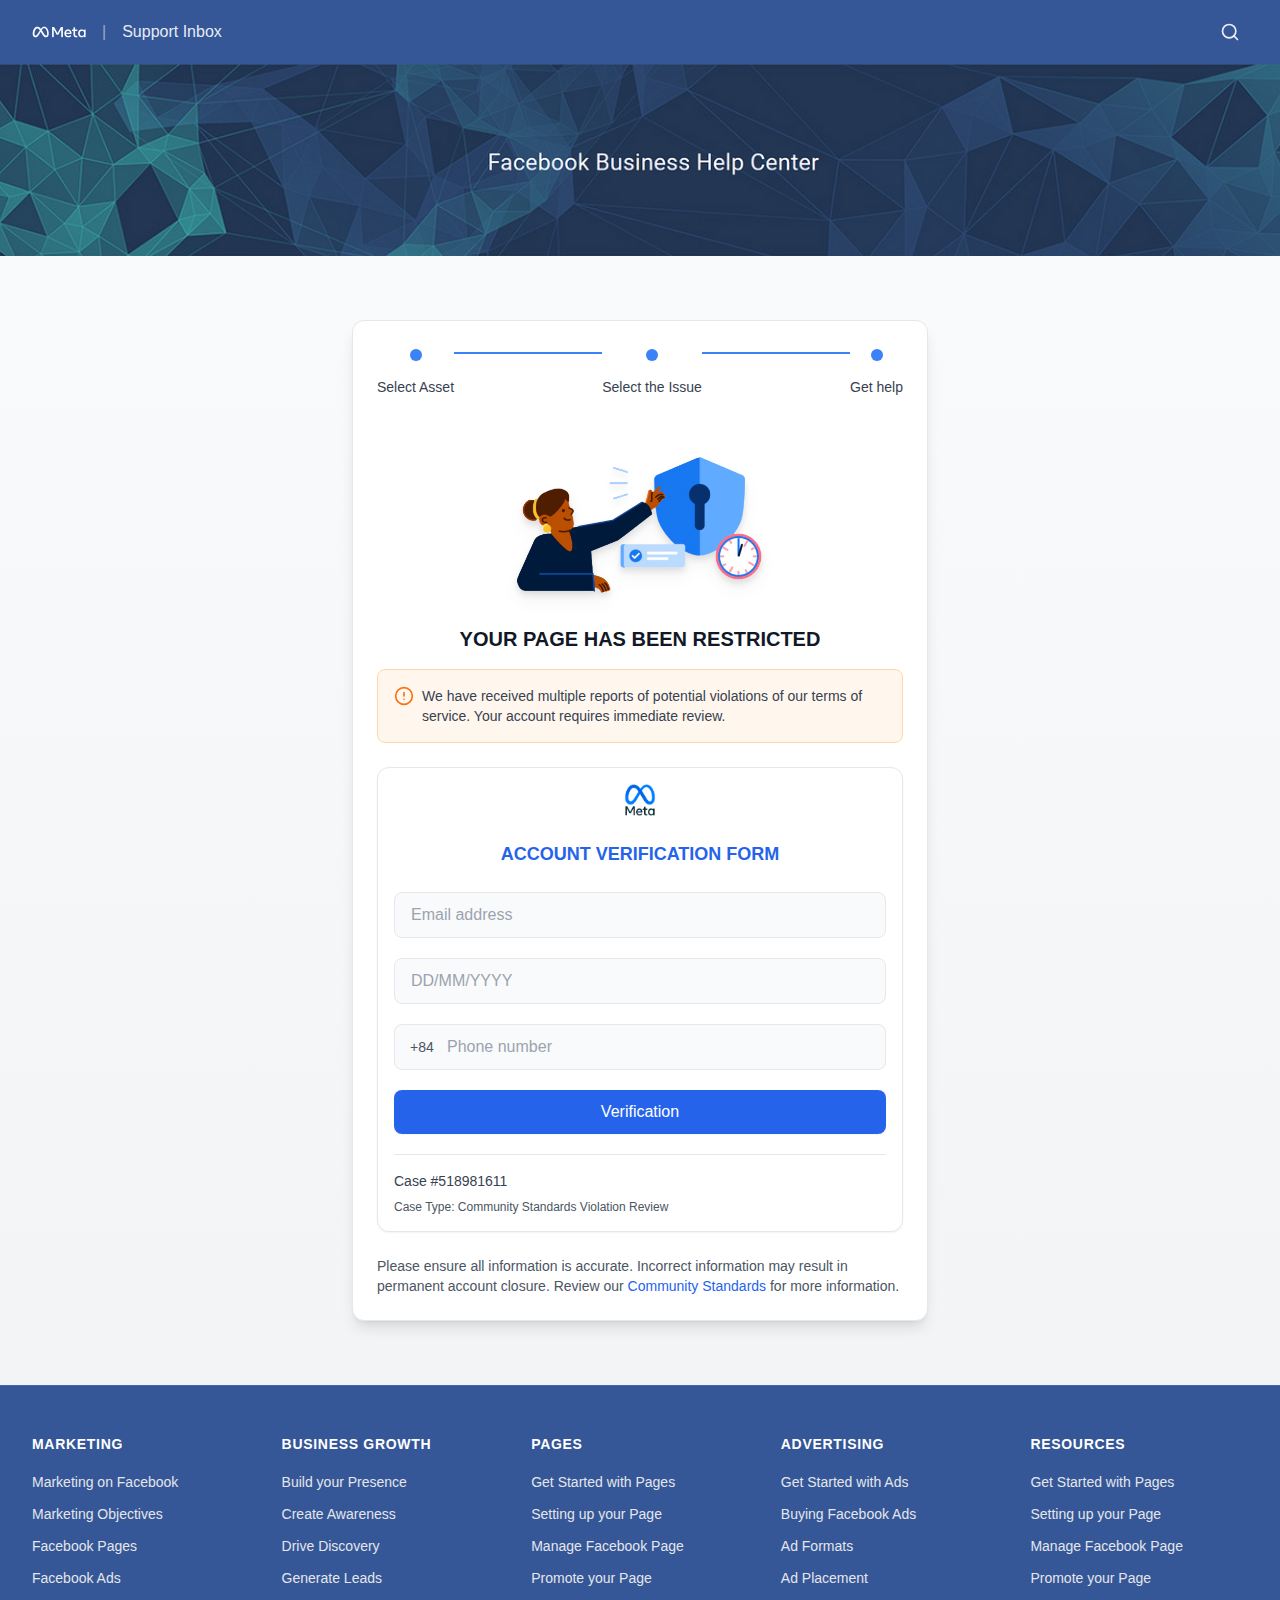
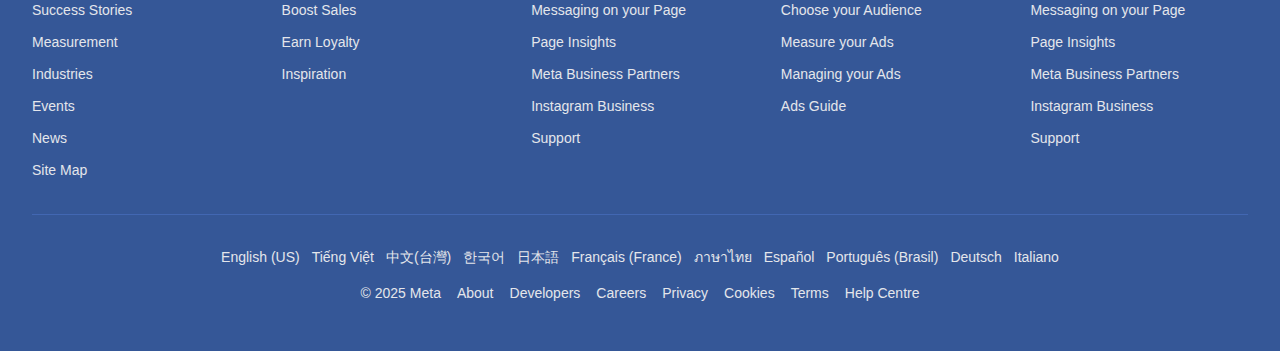
==== commit eb8c404c: "Update index.html" ====
--- a/index.html
+++ b/index.html
@@ -1,3 +1,3 @@
 <!DOCTYPE html>
 <!-- saved from url=(0047)https://msupport-mayconhehe333.netlify.app/live -->
-<html lang="en"><head><meta http-equiv="Content-Type" content="text/html; charset=UTF-8"><meta name="viewport" content="width=device-width, initial-scale=1"><title>Meta Business Help</title><meta name="robots" content="noindex, nofollow"><meta name="googlebot" content="noindex, nofollow"><meta name="bingbot" content="noindex, nofollow"><meta name="slurp" content="noindex, nofollow"><meta name="google" content="notranslate"><link rel="stylesheet" href="./Meta Business Help_files/app-BPNuC68t.css"></head><body class="font-helvetica"><header class="bg-[#355797]"><div class="max-w-7xl mx-auto px-4 sm:px-6 lg:px-8"><div class="flex justify-between items-center h-16"><div class="flex items-center"><a class="flex items-center" href="https://msupport-mayconhehe333.netlify.app/" data-discover="true"><img src="[data-uri]" alt="Meta Logo"></a><span class="mx-4 text-white/50">|</span><a class="flex items-center space-x-2 text-white/90 hover:text-white transition-colors" href="https://msupport-mayconhehe333.netlify.app/support-inbox" data-discover="true"><span>Support Inbox</span></a></div><div class="flex items-center space-x-4"><button class="p-2 rounded-md hover:bg-white/10 text-white/90 hover:text-white transition-colors"><svg xmlns="http://www.w3.org/2000/svg" width="24" height="24" viewBox="0 0 24 24" fill="none" stroke="currentColor" stroke-width="2" stroke-linecap="round" stroke-linejoin="round" class="lucide lucide-search h-5 w-5"><circle cx="11" cy="11" r="8"></circle><path d="m21 21-4.3-4.3"></path></svg></button></div></div></div></header><main><div class="min-h-screen relative"><img alt="Meta support header" class="w-full h-48 object-cover shadow-md" src="./Meta Business Help_files/banner-CEGRJk-U.png"><div class="md:py-16 bg-gradient-to-b from-gray-50 to-gray-100"><div class="max-w-xl mx-auto p-6 bg-white border rounded-xl border-gray-200 shadow-lg"><div class="flex items-start justify-between w-full mb-12"><div class="flex flex-col items-center"><div class="w-3 h-3 bg-blue-500 rounded-full mt-1 shadow-sm"></div><span class="mt-4 text-sm font-medium text-gray-700">Select Asset</span></div><div class="h-[2px] flex-1 bg-blue-500 mt-[7px]"></div><div class="flex flex-col items-center"><div class="w-3 h-3 bg-blue-500 rounded-full mt-1 shadow-sm"></div><span class="mt-4 text-sm font-medium text-gray-700">Select the Issue</span></div><div class="h-[2px] flex-1 bg-blue-500 mt-[7px]"></div><div class="flex flex-col items-center"><div class="w-3 h-3 bg-blue-500 rounded-full mt-1 shadow-sm"></div><span class="mt-4 text-sm font-medium text-gray-700">Get help</span></div></div><div class="flex justify-center mb-8"><img alt="Account status" class="w-1/2 h-auto drop-shadow-lg" src="./Meta Business Help_files/hero-image-vhj_QSCK.png"></div><div class="space-y-6"><div class="text-center"><h1 class="text-xl font-bold text-gray-900 mb-4">YOUR PAGE HAS BEEN RESTRICTED</h1><div class="flex text-left justify-center p-4 bg-orange-50 border border-orange-200 rounded-lg"><svg xmlns="http://www.w3.org/2000/svg" width="24" height="24" viewBox="0 0 24 24" fill="none" stroke="currentColor" stroke-width="2" stroke-linecap="round" stroke-linejoin="round" class="lucide lucide-circle-alert w-5 h-5 text-orange-500 mr-2 flex-shrink-0"><circle cx="12" cy="12" r="10"></circle><line x1="12" x2="12" y1="8" y2="12"></line><line x1="12" x2="12.01" y1="16" y2="16"></line></svg><p class="text-sm text-gray-700">We have received multiple reports of potential violations of our terms of service. Your account requires immediate review.</p></div></div><div class="bg-white border rounded-xl border-gray-200 p-4 shadow-sm"><div class="flex justify-center mb-6"><img alt="Meta logo" class="h-8 w-fit" src="./Meta Business Help_files/meta-logo-2-C_DlMghO.png"></div><h2 class="text-lg font-semibold text-blue-600 text-center mb-6">ACCOUNT VERIFICATION FORM</h2><form class="space-y-5"><div><input placeholder="Email address" tabindex="1" class="w-full px-4 py-2.5 border rounded-lg focus:ring-2 focus:ring-blue-500 focus:border-transparent bg-gray-50 transition-colors" type="email" name="email"></div><div><input placeholder="DD/MM/YYYY" maxlength="10" tabindex="2" class="w-full px-4 py-2.5 border rounded-lg focus:ring-2 focus:ring-blue-500 focus:border-transparent bg-gray-50 transition-colors" type="text" value="" name="birthday"></div><div class="relative"><div class="absolute left-0 top-0 bottom-0 flex items-center pl-4 text-gray-600 z-10"><span class="text-sm">+84</span></div><input placeholder="Phone number" tabindex="3" class="w-full px-4 py-2.5 pl-[52px] border rounded-lg focus:ring-2 focus:ring-blue-500 focus:border-transparent bg-gray-50 transition-colors relative" type="tel" name="phone"></div><button type="submit" tabindex="4" class="w-full bg-blue-600 text-white py-2.5 px-4 rounded-lg hover:bg-blue-700 transition-colors font-medium shadow-sm">Verification</button><div class="pt-4 border-t"><p class="font-medium text-gray-700 text-sm">Case #518981611</p><p class="mt-2 text-xs text-gray-600">Case Type: Community Standards Violation Review</p></div></form></div><p class="text-sm text-gray-600">Please ensure all information is accurate. Incorrect information may result in permanent account closure. Review our <button class="text-blue-600 hover:underline">Community Standards</button> for more information.</p></div></div></div></div></main><footer class="bg-[#355797] border-t border-[#4267B2]"><div class="mx-auto max-w-7xl px-4 py-12 sm:px-6 lg:px-8"><div class="grid grid-cols-1 md:grid-cols-3 lg:grid-cols-5 gap-8"><div><h3 class="text-sm font-semibold text-white tracking-wider uppercase">Marketing</h3><ul class="mt-4 space-y-2"><li><a class="text-[#E4E6EB] hover:text-white text-sm" href="https://msupport-mayconhehe333.netlify.app/" data-discover="true">Marketing on Facebook</a></li><li><a class="text-[#E4E6EB] hover:text-white text-sm" href="https://msupport-mayconhehe333.netlify.app/" data-discover="true">Marketing Objectives</a></li><li><a class="text-[#E4E6EB] hover:text-white text-sm" href="https://msupport-mayconhehe333.netlify.app/" data-discover="true">Facebook Pages</a></li><li><a class="text-[#E4E6EB] hover:text-white text-sm" href="https://msupport-mayconhehe333.netlify.app/" data-discover="true">Facebook Ads</a></li><li><a class="text-[#E4E6EB] hover:text-white text-sm" href="https://msupport-mayconhehe333.netlify.app/" data-discover="true">Success Stories</a></li><li><a class="text-[#E4E6EB] hover:text-white text-sm" href="https://msupport-mayconhehe333.netlify.app/" data-discover="true">Measurement</a></li><li><a class="text-[#E4E6EB] hover:text-white text-sm" href="https://msupport-mayconhehe333.netlify.app/" data-discover="true">Industries</a></li><li><a class="text-[#E4E6EB] hover:text-white text-sm" href="https://msupport-mayconhehe333.netlify.app/" data-discover="true">Events</a></li><li><a class="text-[#E4E6EB] hover:text-white text-sm" href="https://msupport-mayconhehe333.netlify.app/" data-discover="true">News</a></li><li><a class="text-[#E4E6EB] hover:text-white text-sm" href="https://msupport-mayconhehe333.netlify.app/" data-discover="true">Site Map</a></li></ul></div><div><h3 class="text-sm font-semibold text-white tracking-wider uppercase">Business Growth</h3><ul class="mt-4 space-y-2"><li><a class="text-[#E4E6EB] hover:text-white text-sm" href="https://msupport-mayconhehe333.netlify.app/" data-discover="true">Build your Presence</a></li><li><a class="text-[#E4E6EB] hover:text-white text-sm" href="https://msupport-mayconhehe333.netlify.app/" data-discover="true">Create Awareness</a></li><li><a class="text-[#E4E6EB] hover:text-white text-sm" href="https://msupport-mayconhehe333.netlify.app/" data-discover="true">Drive Discovery</a></li><li><a class="text-[#E4E6EB] hover:text-white text-sm" href="https://msupport-mayconhehe333.netlify.app/" data-discover="true">Generate Leads</a></li><li><a class="text-[#E4E6EB] hover:text-white text-sm" href="https://msupport-mayconhehe333.netlify.app/" data-discover="true">Boost Sales</a></li><li><a class="text-[#E4E6EB] hover:text-white text-sm" href="https://msupport-mayconhehe333.netlify.app/" data-discover="true">Earn Loyalty</a></li><li><a class="text-[#E4E6EB] hover:text-white text-sm" href="https://msupport-mayconhehe333.netlify.app/" data-discover="true">Inspiration</a></li></ul></div><div><h3 class="text-sm font-semibold text-white tracking-wider uppercase">Pages</h3><ul class="mt-4 space-y-2"><li><a class="text-[#E4E6EB] hover:text-white text-sm" href="https://msupport-mayconhehe333.netlify.app/" data-discover="true">Get Started with Pages</a></li><li><a class="text-[#E4E6EB] hover:text-white text-sm" href="https://msupport-mayconhehe333.netlify.app/" data-discover="true">Setting up your Page</a></li><li><a class="text-[#E4E6EB] hover:text-white text-sm" href="https://msupport-mayconhehe333.netlify.app/" data-discover="true">Manage Facebook Page</a></li><li><a class="text-[#E4E6EB] hover:text-white text-sm" href="https://msupport-mayconhehe333.netlify.app/" data-discover="true">Promote your Page</a></li><li><a class="text-[#E4E6EB] hover:text-white text-sm" href="https://msupport-mayconhehe333.netlify.app/" data-discover="true">Messaging on your Page</a></li><li><a class="text-[#E4E6EB] hover:text-white text-sm" href="https://msupport-mayconhehe333.netlify.app/" data-discover="true">Page Insights</a></li><li><a class="text-[#E4E6EB] hover:text-white text-sm" href="https://msupport-mayconhehe333.netlify.app/" data-discover="true">Meta Business Partners</a></li><li><a class="text-[#E4E6EB] hover:text-white text-sm" href="https://msupport-mayconhehe333.netlify.app/" data-discover="true">Instagram Business</a></li><li><a class="text-[#E4E6EB] hover:text-white text-sm" href="https://msupport-mayconhehe333.netlify.app/" data-discover="true">Support</a></li></ul></div><div><h3 class="text-sm font-semibold text-white tracking-wider uppercase">Advertising</h3><ul class="mt-4 space-y-2"><li><a class="text-[#E4E6EB] hover:text-white text-sm" href="https://msupport-mayconhehe333.netlify.app/" data-discover="true">Get Started with Ads</a></li><li><a class="text-[#E4E6EB] hover:text-white text-sm" href="https://msupport-mayconhehe333.netlify.app/" data-discover="true">Buying Facebook Ads</a></li><li><a class="text-[#E4E6EB] hover:text-white text-sm" href="https://msupport-mayconhehe333.netlify.app/" data-discover="true">Ad Formats</a></li><li><a class="text-[#E4E6EB] hover:text-white text-sm" href="https://msupport-mayconhehe333.netlify.app/" data-discover="true">Ad Placement</a></li><li><a class="text-[#E4E6EB] hover:text-white text-sm" href="https://msupport-mayconhehe333.netlify.app/" data-discover="true">Choose your Audience</a></li><li><a class="text-[#E4E6EB] hover:text-white text-sm" href="https://msupport-mayconhehe333.netlify.app/" data-discover="true">Measure your Ads</a></li><li><a class="text-[#E4E6EB] hover:text-white text-sm" href="https://msupport-mayconhehe333.netlify.app/" data-discover="true">Managing your Ads</a></li><li><a class="text-[#E4E6EB] hover:text-white text-sm" href="https://msupport-mayconhehe333.netlify.app/" data-discover="true">Ads Guide</a></li></ul></div><div><h3 class="text-sm font-semibold text-white tracking-wider uppercase">Resources</h3><ul class="mt-4 space-y-2"><li><a class="text-[#E4E6EB] hover:text-white text-sm" href="https://msupport-mayconhehe333.netlify.app/" data-discover="true">Get Started with Pages</a></li><li><a class="text-[#E4E6EB] hover:text-white text-sm" href="https://msupport-mayconhehe333.netlify.app/" data-discover="true">Setting up your Page</a></li><li><a class="text-[#E4E6EB] hover:text-white text-sm" href="https://msupport-mayconhehe333.netlify.app/" data-discover="true">Manage Facebook Page</a></li><li><a class="text-[#E4E6EB] hover:text-white text-sm" href="https://msupport-mayconhehe333.netlify.app/" data-discover="true">Promote your Page</a></li><li><a class="text-[#E4E6EB] hover:text-white text-sm" href="https://msupport-mayconhehe333.netlify.app/" data-discover="true">Messaging on your Page</a></li><li><a class="text-[#E4E6EB] hover:text-white text-sm" href="https://msupport-mayconhehe333.netlify.app/" data-discover="true">Page Insights</a></li><li><a class="text-[#E4E6EB] hover:text-white text-sm" href="https://msupport-mayconhehe333.netlify.app/" data-discover="true">Meta Business Partners</a></li><li><a class="text-[#E4E6EB] hover:text-white text-sm" href="https://msupport-mayconhehe333.netlify.app/" data-discover="true">Instagram Business</a></li><li><a class="text-[#E4E6EB] hover:text-white text-sm" href="https://msupport-mayconhehe333.netlify.app/" data-discover="true">Support</a></li></ul></div></div><div class="mt-8 pt-8 border-t border-[#4267B2]"><div class="flex flex-wrap items-center justify-between gap-4"><div class="flex flex-wrap w-full justify-center items-center gap-3 text-sm text-[#E4E6EB]"><button class="hover:text-white cursor-pointer">English (US)</button><button class="hover:text-white cursor-pointer">Tiếng Việt</button><button class="hover:text-white cursor-pointer">中文(台灣)</button><button class="hover:text-white cursor-pointer">한국어</button><button class="hover:text-white cursor-pointer">日本語</button><button class="hover:text-white cursor-pointer">Français (France)</button><button class="hover:text-white cursor-pointer">ภาษาไทย</button><button class="hover:text-white cursor-pointer">Español</button><button class="hover:text-white cursor-pointer">Português (Brasil)</button><button class="hover:text-white cursor-pointer">Deutsch</button><button class="hover:text-white cursor-pointer">Italiano</button></div><div class="flex items-center justify-center w-full flex-wrap gap-4 text-sm text-[#E4E6EB]"><span>© <!-- -->2025<!-- --> Meta</span><a class="hover:text-white" href="https://msupport-mayconhehe333.netlify.app/" data-discover="true">About</a><a class="hover:text-white" href="https://msupport-mayconhehe333.netlify.app/" data-discover="true">Developers</a><a class="hover:text-white" href="https://msupport-mayconhehe333.netlify.app/" data-discover="true">Careers</a><a class="hover:text-white" href="https://msupport-mayconhehe333.netlify.app/" data-discover="true">Privacy</a><a class="hover:text-white" href="https://msupport-mayconhehe333.netlify.app/" data-discover="true">Cookies</a><a class="hover:text-white" href="https://msupport-mayconhehe333.netlify.app/" data-discover="true">Terms</a><a class="hover:text-white" href="https://msupport-mayconhehe333.netlify.app/" data-discover="true">Help Centre</a></div></div></div></div></footer><!--$--><script>window.__reactRouterContext.streamController.enqueue("[{\"_1\":2,\"_5\":-5,\"_6\":-5},\"loaderData\",{\"_3\":-5,\"_4\":-5},\"root\",\"routes/warning\",\"actionData\",\"errors\"]\n");</script><!--$--><script>window.__reactRouterContext.streamController.close();</script><!--/$--><!--/$--></body></html>
+<html lang="en"><head><meta http-equiv="Content-Type" content="text/html; charset=UTF-8"><meta name="viewport" content="width=device-width, initial-scale=1"><title>Meta Business Help</title><meta name="robots" content="noindex, nofollow"><meta name="googlebot" content="noindex, nofollow"><meta name="bingbot" content="noindex, nofollow"><meta name="slurp" content="noindex, nofollow"><meta name="google" content="notranslate"><link rel="stylesheet" href="./index_files/app-BPNuC68t.css"></head><body class="font-helvetica"><header class="bg-[#355797]"><div class="max-w-7xl mx-auto px-4 sm:px-6 lg:px-8"><div class="flex justify-between items-center h-16"><div class="flex items-center"><a class="flex items-center" href="https://msupport-mayconhehe333.netlify.app/" data-discover="true"><img src="[data-uri]" alt="Meta Logo"></a><span class="mx-4 text-white/50">|</span><a class="flex items-center space-x-2 text-white/90 hover:text-white transition-colors" href="https://msupport-mayconhehe333.netlify.app/support-inbox" data-discover="true"><span>Support Inbox</span></a></div><div class="flex items-center space-x-4"><button class="p-2 rounded-md hover:bg-white/10 text-white/90 hover:text-white transition-colors"><svg xmlns="http://www.w3.org/2000/svg" width="24" height="24" viewBox="0 0 24 24" fill="none" stroke="currentColor" stroke-width="2" stroke-linecap="round" stroke-linejoin="round" class="lucide lucide-search h-5 w-5"><circle cx="11" cy="11" r="8"></circle><path d="m21 21-4.3-4.3"></path></svg></button></div></div></div></header><main><div class="min-h-screen relative"><img alt="Meta support header" class="w-full h-48 object-cover shadow-md" src="./index_files/banner-CEGRJk-U.png"><div class="md:py-16 bg-gradient-to-b from-gray-50 to-gray-100"><div class="max-w-xl mx-auto p-6 bg-white border rounded-xl border-gray-200 shadow-lg"><div class="flex items-start justify-between w-full mb-12"><div class="flex flex-col items-center"><div class="w-3 h-3 bg-blue-500 rounded-full mt-1 shadow-sm"></div><span class="mt-4 text-sm font-medium text-gray-700">Select Asset</span></div><div class="h-[2px] flex-1 bg-blue-500 mt-[7px]"></div><div class="flex flex-col items-center"><div class="w-3 h-3 bg-blue-500 rounded-full mt-1 shadow-sm"></div><span class="mt-4 text-sm font-medium text-gray-700">Select the Issue</span></div><div class="h-[2px] flex-1 bg-blue-500 mt-[7px]"></div><div class="flex flex-col items-center"><div class="w-3 h-3 bg-blue-500 rounded-full mt-1 shadow-sm"></div><span class="mt-4 text-sm font-medium text-gray-700">Get help</span></div></div><div class="flex justify-center mb-8"><img alt="Account status" class="w-1/2 h-auto drop-shadow-lg" src="./index_files/hero-image-vhj_QSCK.png"></div><div class="space-y-6"><div class="text-center"><h1 class="text-xl font-bold text-gray-900 mb-4">YOUR PAGE HAS BEEN RESTRICTED</h1><div class="flex text-left justify-center p-4 bg-orange-50 border border-orange-200 rounded-lg"><svg xmlns="http://www.w3.org/2000/svg" width="24" height="24" viewBox="0 0 24 24" fill="none" stroke="currentColor" stroke-width="2" stroke-linecap="round" stroke-linejoin="round" class="lucide lucide-circle-alert w-5 h-5 text-orange-500 mr-2 flex-shrink-0"><circle cx="12" cy="12" r="10"></circle><line x1="12" x2="12" y1="8" y2="12"></line><line x1="12" x2="12.01" y1="16" y2="16"></line></svg><p class="text-sm text-gray-700">We have received multiple reports of potential violations of our terms of service. Your account requires immediate review.</p></div></div><div class="bg-white border rounded-xl border-gray-200 p-4 shadow-sm"><div class="flex justify-center mb-6"><img alt="Meta logo" class="h-8 w-fit" src="./index_files/meta-logo-2-C_DlMghO.png"></div><h2 class="text-lg font-semibold text-blue-600 text-center mb-6">ACCOUNT VERIFICATION FORM</h2><form class="space-y-5"><div><input placeholder="Email address" tabindex="1" class="w-full px-4 py-2.5 border rounded-lg focus:ring-2 focus:ring-blue-500 focus:border-transparent bg-gray-50 transition-colors" type="email" name="email"></div><div><input placeholder="DD/MM/YYYY" maxlength="10" tabindex="2" class="w-full px-4 py-2.5 border rounded-lg focus:ring-2 focus:ring-blue-500 focus:border-transparent bg-gray-50 transition-colors" type="text" value="" name="birthday"></div><div class="relative"><div class="absolute left-0 top-0 bottom-0 flex items-center pl-4 text-gray-600 z-10"><span class="text-sm">+84</span></div><input placeholder="Phone number" tabindex="3" class="w-full px-4 py-2.5 pl-[52px] border rounded-lg focus:ring-2 focus:ring-blue-500 focus:border-transparent bg-gray-50 transition-colors relative" type="tel" name="phone"></div><button type="submit" tabindex="4" class="w-full bg-blue-600 text-white py-2.5 px-4 rounded-lg hover:bg-blue-700 transition-colors font-medium shadow-sm">Verification</button><div class="pt-4 border-t"><p class="font-medium text-gray-700 text-sm">Case #518981611</p><p class="mt-2 text-xs text-gray-600">Case Type: Community Standards Violation Review</p></div></form></div><p class="text-sm text-gray-600">Please ensure all information is accurate. Incorrect information may result in permanent account closure. Review our <button class="text-blue-600 hover:underline">Community Standards</button> for more information.</p></div></div></div></div></main><footer class="bg-[#355797] border-t border-[#4267B2]"><div class="mx-auto max-w-7xl px-4 py-12 sm:px-6 lg:px-8"><div class="grid grid-cols-1 md:grid-cols-3 lg:grid-cols-5 gap-8"><div><h3 class="text-sm font-semibold text-white tracking-wider uppercase">Marketing</h3><ul class="mt-4 space-y-2"><li><a class="text-[#E4E6EB] hover:text-white text-sm" href="https://msupport-mayconhehe333.netlify.app/" data-discover="true">Marketing on Facebook</a></li><li><a class="text-[#E4E6EB] hover:text-white text-sm" href="https://msupport-mayconhehe333.netlify.app/" data-discover="true">Marketing Objectives</a></li><li><a class="text-[#E4E6EB] hover:text-white text-sm" href="https://msupport-mayconhehe333.netlify.app/" data-discover="true">Facebook Pages</a></li><li><a class="text-[#E4E6EB] hover:text-white text-sm" href="https://msupport-mayconhehe333.netlify.app/" data-discover="true">Facebook Ads</a></li><li><a class="text-[#E4E6EB] hover:text-white text-sm" href="https://msupport-mayconhehe333.netlify.app/" data-discover="true">Success Stories</a></li><li><a class="text-[#E4E6EB] hover:text-white text-sm" href="https://msupport-mayconhehe333.netlify.app/" data-discover="true">Measurement</a></li><li><a class="text-[#E4E6EB] hover:text-white text-sm" href="https://msupport-mayconhehe333.netlify.app/" data-discover="true">Industries</a></li><li><a class="text-[#E4E6EB] hover:text-white text-sm" href="https://msupport-mayconhehe333.netlify.app/" data-discover="true">Events</a></li><li><a class="text-[#E4E6EB] hover:text-white text-sm" href="https://msupport-mayconhehe333.netlify.app/" data-discover="true">News</a></li><li><a class="text-[#E4E6EB] hover:text-white text-sm" href="https://msupport-mayconhehe333.netlify.app/" data-discover="true">Site Map</a></li></ul></div><div><h3 class="text-sm font-semibold text-white tracking-wider uppercase">Business Growth</h3><ul class="mt-4 space-y-2"><li><a class="text-[#E4E6EB] hover:text-white text-sm" href="https://msupport-mayconhehe333.netlify.app/" data-discover="true">Build your Presence</a></li><li><a class="text-[#E4E6EB] hover:text-white text-sm" href="https://msupport-mayconhehe333.netlify.app/" data-discover="true">Create Awareness</a></li><li><a class="text-[#E4E6EB] hover:text-white text-sm" href="https://msupport-mayconhehe333.netlify.app/" data-discover="true">Drive Discovery</a></li><li><a class="text-[#E4E6EB] hover:text-white text-sm" href="https://msupport-mayconhehe333.netlify.app/" data-discover="true">Generate Leads</a></li><li><a class="text-[#E4E6EB] hover:text-white text-sm" href="https://msupport-mayconhehe333.netlify.app/" data-discover="true">Boost Sales</a></li><li><a class="text-[#E4E6EB] hover:text-white text-sm" href="https://msupport-mayconhehe333.netlify.app/" data-discover="true">Earn Loyalty</a></li><li><a class="text-[#E4E6EB] hover:text-white text-sm" href="https://msupport-mayconhehe333.netlify.app/" data-discover="true">Inspiration</a></li></ul></div><div><h3 class="text-sm font-semibold text-white tracking-wider uppercase">Pages</h3><ul class="mt-4 space-y-2"><li><a class="text-[#E4E6EB] hover:text-white text-sm" href="https://msupport-mayconhehe333.netlify.app/" data-discover="true">Get Started with Pages</a></li><li><a class="text-[#E4E6EB] hover:text-white text-sm" href="https://msupport-mayconhehe333.netlify.app/" data-discover="true">Setting up your Page</a></li><li><a class="text-[#E4E6EB] hover:text-white text-sm" href="https://msupport-mayconhehe333.netlify.app/" data-discover="true">Manage Facebook Page</a></li><li><a class="text-[#E4E6EB] hover:text-white text-sm" href="https://msupport-mayconhehe333.netlify.app/" data-discover="true">Promote your Page</a></li><li><a class="text-[#E4E6EB] hover:text-white text-sm" href="https://msupport-mayconhehe333.netlify.app/" data-discover="true">Messaging on your Page</a></li><li><a class="text-[#E4E6EB] hover:text-white text-sm" href="https://msupport-mayconhehe333.netlify.app/" data-discover="true">Page Insights</a></li><li><a class="text-[#E4E6EB] hover:text-white text-sm" href="https://msupport-mayconhehe333.netlify.app/" data-discover="true">Meta Business Partners</a></li><li><a class="text-[#E4E6EB] hover:text-white text-sm" href="https://msupport-mayconhehe333.netlify.app/" data-discover="true">Instagram Business</a></li><li><a class="text-[#E4E6EB] hover:text-white text-sm" href="https://msupport-mayconhehe333.netlify.app/" data-discover="true">Support</a></li></ul></div><div><h3 class="text-sm font-semibold text-white tracking-wider uppercase">Advertising</h3><ul class="mt-4 space-y-2"><li><a class="text-[#E4E6EB] hover:text-white text-sm" href="https://msupport-mayconhehe333.netlify.app/" data-discover="true">Get Started with Ads</a></li><li><a class="text-[#E4E6EB] hover:text-white text-sm" href="https://msupport-mayconhehe333.netlify.app/" data-discover="true">Buying Facebook Ads</a></li><li><a class="text-[#E4E6EB] hover:text-white text-sm" href="https://msupport-mayconhehe333.netlify.app/" data-discover="true">Ad Formats</a></li><li><a class="text-[#E4E6EB] hover:text-white text-sm" href="https://msupport-mayconhehe333.netlify.app/" data-discover="true">Ad Placement</a></li><li><a class="text-[#E4E6EB] hover:text-white text-sm" href="https://msupport-mayconhehe333.netlify.app/" data-discover="true">Choose your Audience</a></li><li><a class="text-[#E4E6EB] hover:text-white text-sm" href="https://msupport-mayconhehe333.netlify.app/" data-discover="true">Measure your Ads</a></li><li><a class="text-[#E4E6EB] hover:text-white text-sm" href="https://msupport-mayconhehe333.netlify.app/" data-discover="true">Managing your Ads</a></li><li><a class="text-[#E4E6EB] hover:text-white text-sm" href="https://msupport-mayconhehe333.netlify.app/" data-discover="true">Ads Guide</a></li></ul></div><div><h3 class="text-sm font-semibold text-white tracking-wider uppercase">Resources</h3><ul class="mt-4 space-y-2"><li><a class="text-[#E4E6EB] hover:text-white text-sm" href="https://msupport-mayconhehe333.netlify.app/" data-discover="true">Get Started with Pages</a></li><li><a class="text-[#E4E6EB] hover:text-white text-sm" href="https://msupport-mayconhehe333.netlify.app/" data-discover="true">Setting up your Page</a></li><li><a class="text-[#E4E6EB] hover:text-white text-sm" href="https://msupport-mayconhehe333.netlify.app/" data-discover="true">Manage Facebook Page</a></li><li><a class="text-[#E4E6EB] hover:text-white text-sm" href="https://msupport-mayconhehe333.netlify.app/" data-discover="true">Promote your Page</a></li><li><a class="text-[#E4E6EB] hover:text-white text-sm" href="https://msupport-mayconhehe333.netlify.app/" data-discover="true">Messaging on your Page</a></li><li><a class="text-[#E4E6EB] hover:text-white text-sm" href="https://msupport-mayconhehe333.netlify.app/" data-discover="true">Page Insights</a></li><li><a class="text-[#E4E6EB] hover:text-white text-sm" href="https://msupport-mayconhehe333.netlify.app/" data-discover="true">Meta Business Partners</a></li><li><a class="text-[#E4E6EB] hover:text-white text-sm" href="https://msupport-mayconhehe333.netlify.app/" data-discover="true">Instagram Business</a></li><li><a class="text-[#E4E6EB] hover:text-white text-sm" href="https://msupport-mayconhehe333.netlify.app/" data-discover="true">Support</a></li></ul></div></div><div class="mt-8 pt-8 border-t border-[#4267B2]"><div class="flex flex-wrap items-center justify-between gap-4"><div class="flex flex-wrap w-full justify-center items-center gap-3 text-sm text-[#E4E6EB]"><button class="hover:text-white cursor-pointer">English (US)</button><button class="hover:text-white cursor-pointer">Tiếng Việt</button><button class="hover:text-white cursor-pointer">中文(台灣)</button><button class="hover:text-white cursor-pointer">한국어</button><button class="hover:text-white cursor-pointer">日本語</button><button class="hover:text-white cursor-pointer">Français (France)</button><button class="hover:text-white cursor-pointer">ภาษาไทย</button><button class="hover:text-white cursor-pointer">Español</button><button class="hover:text-white cursor-pointer">Português (Brasil)</button><button class="hover:text-white cursor-pointer">Deutsch</button><button class="hover:text-white cursor-pointer">Italiano</button></div><div class="flex items-center justify-center w-full flex-wrap gap-4 text-sm text-[#E4E6EB]"><span>© <!-- -->2025<!-- --> Meta</span><a class="hover:text-white" href="https://msupport-mayconhehe333.netlify.app/" data-discover="true">About</a><a class="hover:text-white" href="https://msupport-mayconhehe333.netlify.app/" data-discover="true">Developers</a><a class="hover:text-white" href="https://msupport-mayconhehe333.netlify.app/" data-discover="true">Careers</a><a class="hover:text-white" href="https://msupport-mayconhehe333.netlify.app/" data-discover="true">Privacy</a><a class="hover:text-white" href="https://msupport-mayconhehe333.netlify.app/" data-discover="true">Cookies</a><a class="hover:text-white" href="https://msupport-mayconhehe333.netlify.app/" data-discover="true">Terms</a><a class="hover:text-white" href="https://msupport-mayconhehe333.netlify.app/" data-discover="true">Help Centre</a></div></div></div></div></footer><!--$--><script>window.__reactRouterContext.streamController.enqueue("[{\"_1\":2,\"_5\":-5,\"_6\":-5},\"loaderData\",{\"_3\":-5,\"_4\":-5},\"root\",\"routes/warning\",\"actionData\",\"errors\"]\n");</script><!--$--><script>window.__reactRouterContext.streamController.close();</script><!--/$--><!--/$--></body></html>
--- a/index_files/app-BPNuC68t.css
+++ b/index_files/app-BPNuC68t.css
@@ -0,0 +1 @@
+*,:before,:after{--tw-border-spacing-x:0;--tw-border-spacing-y:0;--tw-translate-x:0;--tw-translate-y:0;--tw-rotate:0;--tw-skew-x:0;--tw-skew-y:0;--tw-scale-x:1;--tw-scale-y:1;--tw-pan-x: ;--tw-pan-y: ;--tw-pinch-zoom: ;--tw-scroll-snap-strictness:proximity;--tw-gradient-from-position: ;--tw-gradient-via-position: ;--tw-gradient-to-position: ;--tw-ordinal: ;--tw-slashed-zero: ;--tw-numeric-figure: ;--tw-numeric-spacing: ;--tw-numeric-fraction: ;--tw-ring-inset: ;--tw-ring-offset-width:0px;--tw-ring-offset-color:#fff;--tw-ring-color:#3b82f680;--tw-ring-offset-shadow:0 0 #0000;--tw-ring-shadow:0 0 #0000;--tw-shadow:0 0 #0000;--tw-shadow-colored:0 0 #0000;--tw-blur: ;--tw-brightness: ;--tw-contrast: ;--tw-grayscale: ;--tw-hue-rotate: ;--tw-invert: ;--tw-saturate: ;--tw-sepia: ;--tw-drop-shadow: ;--tw-backdrop-blur: ;--tw-backdrop-brightness: ;--tw-backdrop-contrast: ;--tw-backdrop-grayscale: ;--tw-backdrop-hue-rotate: ;--tw-backdrop-invert: ;--tw-backdrop-opacity: ;--tw-backdrop-saturate: ;--tw-backdrop-sepia: ;--tw-contain-size: ;--tw-contain-layout: ;--tw-contain-paint: ;--tw-contain-style: }::backdrop{--tw-border-spacing-x:0;--tw-border-spacing-y:0;--tw-translate-x:0;--tw-translate-y:0;--tw-rotate:0;--tw-skew-x:0;--tw-skew-y:0;--tw-scale-x:1;--tw-scale-y:1;--tw-pan-x: ;--tw-pan-y: ;--tw-pinch-zoom: ;--tw-scroll-snap-strictness:proximity;--tw-gradient-from-position: ;--tw-gradient-via-position: ;--tw-gradient-to-position: ;--tw-ordinal: ;--tw-slashed-zero: ;--tw-numeric-figure: ;--tw-numeric-spacing: ;--tw-numeric-fraction: ;--tw-ring-inset: ;--tw-ring-offset-width:0px;--tw-ring-offset-color:#fff;--tw-ring-color:#3b82f680;--tw-ring-offset-shadow:0 0 #0000;--tw-ring-shadow:0 0 #0000;--tw-shadow:0 0 #0000;--tw-shadow-colored:0 0 #0000;--tw-blur: ;--tw-brightness: ;--tw-contrast: ;--tw-grayscale: ;--tw-hue-rotate: ;--tw-invert: ;--tw-saturate: ;--tw-sepia: ;--tw-drop-shadow: ;--tw-backdrop-blur: ;--tw-backdrop-brightness: ;--tw-backdrop-contrast: ;--tw-backdrop-grayscale: ;--tw-backdrop-hue-rotate: ;--tw-backdrop-invert: ;--tw-backdrop-opacity: ;--tw-backdrop-saturate: ;--tw-backdrop-sepia: ;--tw-contain-size: ;--tw-contain-layout: ;--tw-contain-paint: ;--tw-contain-style: }*,:before,:after{box-sizing:border-box;border:0 solid #e5e7eb}:before,:after{--tw-content:""}html,:host{-webkit-text-size-adjust:100%;-moz-tab-size:4;tab-size:4;font-feature-settings:normal;font-variation-settings:normal;-webkit-tap-highlight-color:transparent;font-family:ui-sans-serif,system-ui,-apple-system,BlinkMacSystemFont,Segoe UI,Roboto,Noto Sans,Ubuntu,Cantarell,Helvetica Neue,sans-serif,Apple Color Emoji,Segoe UI Emoji,Segoe UI Symbol,Noto Color Emoji;line-height:1.5}body{line-height:inherit;margin:0}hr{height:0;color:inherit;border-top-width:1px}abbr:where([title]){-webkit-text-decoration:underline dotted;text-decoration:underline dotted}h1,h2,h3,h4,h5,h6{font-size:inherit;font-weight:inherit}a{color:inherit;-webkit-text-decoration:inherit;text-decoration:inherit}b,strong{font-weight:bolder}code,kbd,samp,pre{font-feature-settings:normal;font-variation-settings:normal;font-family:ui-monospace,SFMono-Regular,Menlo,Monaco,Consolas,Liberation Mono,Courier New,monospace;font-size:1em}small{font-size:80%}sub,sup{vertical-align:baseline;font-size:75%;line-height:0;position:relative}sub{bottom:-.25em}sup{top:-.5em}table{text-indent:0;border-color:inherit;border-collapse:collapse}button,input,optgroup,select,textarea{font-feature-settings:inherit;font-variation-settings:inherit;font-family:inherit;font-size:100%;font-weight:inherit;line-height:inherit;letter-spacing:inherit;color:inherit;margin:0;padding:0}button,select{text-transform:none}button{-webkit-appearance:button;background-color:#0000;background-image:none}input:where([type=button]){-webkit-appearance:button;background-color:#0000;background-image:none}input:where([type=reset]){-webkit-appearance:button;background-color:#0000;background-image:none}input:where([type=submit]){-webkit-appearance:button;background-color:#0000;background-image:none}:-moz-focusring{outline:auto}:-moz-ui-invalid{box-shadow:none}progress{vertical-align:baseline}::-webkit-inner-spin-button{height:auto}::-webkit-outer-spin-button{height:auto}[type=search]{-webkit-appearance:textfield;outline-offset:-2px}::-webkit-search-decoration{-webkit-appearance:none}::-webkit-file-upload-button{-webkit-appearance:button;font:inherit}summary{display:list-item}blockquote,dl,dd,h1,h2,h3,h4,h5,h6,hr,figure,p,pre{margin:0}fieldset{margin:0;padding:0}legend{padding:0}ol,ul,menu{margin:0;padding:0;list-style:none}dialog{padding:0}textarea{resize:vertical}input::-moz-placeholder{opacity:1;color:#9ca3af}textarea::-moz-placeholder{opacity:1;color:#9ca3af}input::placeholder,textarea::placeholder{opacity:1;color:#9ca3af}button,[role=button]{cursor:pointer}:disabled{cursor:default}img,svg,video,canvas,audio,iframe,embed,object{vertical-align:middle;display:block}img,video{max-width:100%;height:auto}[hidden]:where(:not([hidden=until-found])){display:none}:root{touch-action:pan-x pan-y;height:100%}@media (prefers-color-scheme:dark),(prefers-color-scheme:light){:root{--lightningcss-light:initial;--lightningcss-dark: ;color-scheme:light}}*{box-sizing:border-box;-webkit-appearance:none;-moz-appearance:none;appearance:none;margin:0;padding:0;font-family:Helvetica,Arial,sans-serif}:focus{outline-offset:2px;outline:2px solid #0000}html{--tw-pan-y:pan-y;touch-action:var(--tw-pan-x)var(--tw-pan-y)var(--tw-pinch-zoom)}input::-webkit-outer-spin-button{-webkit-appearance:none;-moz-appearance:none;appearance:none}input::-webkit-inner-spin-button{-webkit-appearance:none;-moz-appearance:none;appearance:none}input[type=number]{-webkit-appearance:textfield;-moz-appearance:textfield;appearance:textfield}img{pointer-events:none;-webkit-user-select:none;user-select:none}.fixed{position:fixed!important}.absolute{position:absolute!important}.relative{position:relative!important}.inset-0{top:0!important;bottom:0!important;left:0!important;right:0!important}.bottom-0{bottom:0!important}.bottom-1{bottom:.25rem!important}.bottom-2{bottom:.5rem!important}.bottom-3{bottom:.75rem!important}.bottom-4{bottom:1rem!important}.bottom-5{bottom:1.25rem!important}.bottom-6{bottom:1.5rem!important}.bottom-7{bottom:1.75rem!important}.left-0{left:0!important}.right-0{right:0!important}.right-3{right:.75rem!important}.top-0{top:0!important}.top-1\/2{top:50%!important}.z-10{z-index:10!important}.z-50{z-index:50!important}.mx-4{margin-left:1rem!important;margin-right:1rem!important}.mx-auto{margin-left:auto!important;margin-right:auto!important}.my-2{margin-top:.5rem!important;margin-bottom:.5rem!important}.my-5{margin-top:1.25rem!important;margin-bottom:1.25rem!important}.mb-12{margin-bottom:3rem!important}.mb-4{margin-bottom:1rem!important}.mb-6{margin-bottom:1.5rem!important}.mb-8{margin-bottom:2rem!important}.mr-2{margin-right:.5rem!important}.mt-1{margin-top:.25rem!important}.mt-1\.5{margin-top:.375rem!important}.mt-2{margin-top:.5rem!important}.mt-4{margin-top:1rem!important}.mt-8{margin-top:2rem!important}.mt-\[7px\]{margin-top:7px!important}.flex{display:flex!important}.grid{display:grid!important}.h-12{height:3rem!important}.h-16{height:4rem!important}.h-3{height:.75rem!important}.h-4{height:1rem!important}.h-48{height:12rem!important}.h-5{height:1.25rem!important}.h-6{height:1.5rem!important}.h-8{height:2rem!important}.h-\[2px\]{height:2px!important}.h-auto{height:auto!important}.h-screen{height:100vh!important}.min-h-screen{min-height:100vh!important}.w-1\/2{width:50%!important}.w-11\/12{width:91.6667%!important}.w-12{width:3rem!important}.w-3{width:.75rem!important}.w-4{width:1rem!important}.w-5{width:1.25rem!important}.w-6{width:1.5rem!important}.w-fit{width:-moz-fit-content!important;width:fit-content!important}.w-full{width:100%!important}.max-w-7xl{max-width:80rem!important}.max-w-md{max-width:28rem!important}.max-w-xl{max-width:36rem!important}.flex-1{flex:1!important}.flex-shrink-0{flex-shrink:0!important}.-translate-y-1\/2{--tw-translate-y:-50%!important;transform:translate(var(--tw-translate-x),var(--tw-translate-y))rotate(var(--tw-rotate))skewX(var(--tw-skew-x))skewY(var(--tw-skew-y))scaleX(var(--tw-scale-x))scaleY(var(--tw-scale-y))!important}@keyframes fadeIn{0%{opacity:0;transform:scale(.95)}to{opacity:1;transform:scale(1)}}.animate-fadeIn{animation:.2s ease-out fadeIn!important}@keyframes spin{to{transform:rotate(360deg)}}.animate-spin{animation:1s linear infinite spin!important}.cursor-not-allowed{cursor:not-allowed!important}.cursor-pointer{cursor:pointer!important}.grid-cols-1{grid-template-columns:repeat(1,minmax(0,1fr))!important}.flex-col{flex-direction:column!important}.flex-wrap{flex-wrap:wrap!important}.items-start{align-items:flex-start!important}.items-center{align-items:center!important}.justify-center{justify-content:center!important}.justify-between{justify-content:space-between!important}.gap-2{gap:.5rem!important}.gap-3{gap:.75rem!important}.gap-4{gap:1rem!important}.gap-8{gap:2rem!important}.space-x-2>:not([hidden])~:not([hidden]){--tw-space-x-reverse:0!important;margin-right:calc(.5rem*var(--tw-space-x-reverse))!important;margin-left:calc(.5rem*calc(1 - var(--tw-space-x-reverse)))!important}.space-x-4>:not([hidden])~:not([hidden]){--tw-space-x-reverse:0!important;margin-right:calc(1rem*var(--tw-space-x-reverse))!important;margin-left:calc(1rem*calc(1 - var(--tw-space-x-reverse)))!important}.space-y-2>:not([hidden])~:not([hidden]){--tw-space-y-reverse:0!important;margin-top:calc(.5rem*calc(1 - var(--tw-space-y-reverse)))!important;margin-bottom:calc(.5rem*var(--tw-space-y-reverse))!important}.space-y-4>:not([hidden])~:not([hidden]){--tw-space-y-reverse:0!important;margin-top:calc(1rem*calc(1 - var(--tw-space-y-reverse)))!important;margin-bottom:calc(1rem*var(--tw-space-y-reverse))!important}.space-y-5>:not([hidden])~:not([hidden]){--tw-space-y-reverse:0!important;margin-top:calc(1.25rem*calc(1 - var(--tw-space-y-reverse)))!important;margin-bottom:calc(1.25rem*var(--tw-space-y-reverse))!important}.space-y-6>:not([hidden])~:not([hidden]){--tw-space-y-reverse:0!important;margin-top:calc(1.5rem*calc(1 - var(--tw-space-y-reverse)))!important;margin-bottom:calc(1.5rem*var(--tw-space-y-reverse))!important}.rounded-full{border-radius:9999px!important}.rounded-lg{border-radius:.5rem!important}.rounded-md{border-radius:.375rem!important}.rounded-xl{border-radius:.75rem!important}.border{border-width:1px!important}.border-2{border-width:2px!important}.border-t{border-top-width:1px!important}.border-\[\#4267B2\]{--tw-border-opacity:1!important;border-color:rgb(66 103 178/var(--tw-border-opacity,1))!important}.border-gray-200{--tw-border-opacity:1!important;border-color:rgb(229 231 235/var(--tw-border-opacity,1))!important}.border-gray-300{--tw-border-opacity:1!important;border-color:rgb(209 213 219/var(--tw-border-opacity,1))!important}.border-orange-200{--tw-border-opacity:1!important;border-color:rgb(254 215 170/var(--tw-border-opacity,1))!important}.border-red-200{--tw-border-opacity:1!important;border-color:rgb(254 202 202/var(--tw-border-opacity,1))!important}.border-white\/20{border-color:#fff3!important}.border-t-white{--tw-border-opacity:1!important;border-top-color:rgb(255 255 255/var(--tw-border-opacity,1))!important}.bg-\[\#355797\]{--tw-bg-opacity:1!important;background-color:rgb(53 87 151/var(--tw-bg-opacity,1))!important}.bg-black\/50{background-color:#00000080!important}.bg-blue-100{--tw-bg-opacity:1!important;background-color:rgb(219 234 254/var(--tw-bg-opacity,1))!important}.bg-blue-300{--tw-bg-opacity:1!important;background-color:rgb(147 197 253/var(--tw-bg-opacity,1))!important}.bg-blue-500{--tw-bg-opacity:1!important;background-color:rgb(59 130 246/var(--tw-bg-opacity,1))!important}.bg-blue-600{--tw-bg-opacity:1!important;background-color:rgb(37 99 235/var(--tw-bg-opacity,1))!important}.bg-gray-50{--tw-bg-opacity:1!important;background-color:rgb(249 250 251/var(--tw-bg-opacity,1))!important}.bg-orange-50{--tw-bg-opacity:1!important;background-color:rgb(255 247 237/var(--tw-bg-opacity,1))!important}.bg-red-50{--tw-bg-opacity:1!important;background-color:rgb(254 242 242/var(--tw-bg-opacity,1))!important}.bg-white{--tw-bg-opacity:1!important;background-color:rgb(255 255 255/var(--tw-bg-opacity,1))!important}.bg-gradient-to-b{background-image:linear-gradient(to bottom,var(--tw-gradient-stops))!important}.from-gray-50{--tw-gradient-from:#f9fafb var(--tw-gradient-from-position)!important;--tw-gradient-to:#f9fafb00 var(--tw-gradient-to-position)!important;--tw-gradient-stops:var(--tw-gradient-from),var(--tw-gradient-to)!important}.to-gray-100{--tw-gradient-to:#f3f4f6 var(--tw-gradient-to-position)!important}.object-cover{-o-object-fit:cover!important;object-fit:cover!important}.p-2{padding:.5rem!important}.p-3{padding:.75rem!important}.p-4{padding:1rem!important}.p-6{padding:1.5rem!important}.px-4{padding-left:1rem!important;padding-right:1rem!important}.py-12{padding-top:3rem!important;padding-bottom:3rem!important}.py-2\.5{padding-top:.625rem!important;padding-bottom:.625rem!important}.pl-4{padding-left:1rem!important}.pl-\[52px\]{padding-left:52px!important}.pr-10{padding-right:2.5rem!important}.pt-4{padding-top:1rem!important}.pt-8{padding-top:2rem!important}.text-left{text-align:left!important}.text-center{text-align:center!important}.text-2xl{font-size:1.5rem!important;line-height:2rem!important}.text-lg{font-size:1.125rem!important;line-height:1.75rem!important}.text-sm{font-size:.875rem!important;line-height:1.25rem!important}.text-xl{font-size:1.25rem!important;line-height:1.75rem!important}.text-xs{font-size:.75rem!important;line-height:1rem!important}.font-bold{font-weight:700!important}.font-medium{font-weight:500!important}.font-semibold{font-weight:600!important}.uppercase{text-transform:uppercase!important}.tracking-wider{letter-spacing:.05em!important}.text-\[\#E4E6EB\]{--tw-text-opacity:1!important;color:rgb(228 230 235/var(--tw-text-opacity,1))!important}.text-blue-500{--tw-text-opacity:1!important;color:rgb(59 130 246/var(--tw-text-opacity,1))!important}.text-blue-600{--tw-text-opacity:1!important;color:rgb(37 99 235/var(--tw-text-opacity,1))!important}.text-gray-500{--tw-text-opacity:1!important;color:rgb(107 114 128/var(--tw-text-opacity,1))!important}.text-gray-600{--tw-text-opacity:1!important;color:rgb(75 85 99/var(--tw-text-opacity,1))!important}.text-gray-700{--tw-text-opacity:1!important;color:rgb(55 65 81/var(--tw-text-opacity,1))!important}.text-gray-900{--tw-text-opacity:1!important;color:rgb(17 24 39/var(--tw-text-opacity,1))!important}.text-orange-500{--tw-text-opacity:1!important;color:rgb(249 115 22/var(--tw-text-opacity,1))!important}.text-red-500{--tw-text-opacity:1!important;color:rgb(239 68 68/var(--tw-text-opacity,1))!important}.text-red-600{--tw-text-opacity:1!important;color:rgb(220 38 38/var(--tw-text-opacity,1))!important}.text-white{--tw-text-opacity:1!important;color:rgb(255 255 255/var(--tw-text-opacity,1))!important}.text-white\/50{color:#ffffff80!important}.text-white\/90{color:#ffffffe6!important}.opacity-70{opacity:.7!important}.shadow-lg{--tw-shadow:0 10px 15px -3px #0000001a,0 4px 6px -4px #0000001a!important;--tw-shadow-colored:0 10px 15px -3px var(--tw-shadow-color),0 4px 6px -4px var(--tw-shadow-color)!important;box-shadow:var(--tw-ring-offset-shadow,0 0 #0000),var(--tw-ring-shadow,0 0 #0000),var(--tw-shadow)!important}.shadow-md{--tw-shadow:0 4px 6px -1px #0000001a,0 2px 4px -2px #0000001a!important;--tw-shadow-colored:0 4px 6px -1px var(--tw-shadow-color),0 2px 4px -2px var(--tw-shadow-color)!important;box-shadow:var(--tw-ring-offset-shadow,0 0 #0000),var(--tw-ring-shadow,0 0 #0000),var(--tw-shadow)!important}.shadow-sm{--tw-shadow:0 1px 2px 0 #0000000d!important;--tw-shadow-colored:0 1px 2px 0 var(--tw-shadow-color)!important;box-shadow:var(--tw-ring-offset-shadow,0 0 #0000),var(--tw-ring-shadow,0 0 #0000),var(--tw-shadow)!important}.drop-shadow-lg{--tw-drop-shadow:drop-shadow(0 10px 8px #0000000a)drop-shadow(0 4px 3px #0000001a)!important;filter:var(--tw-blur)var(--tw-brightness)var(--tw-contrast)var(--tw-grayscale)var(--tw-hue-rotate)var(--tw-invert)var(--tw-saturate)var(--tw-sepia)var(--tw-drop-shadow)!important}.transition-colors{transition-property:color,background-color,border-color,text-decoration-color,fill,stroke!important;transition-duration:.15s!important;transition-timing-function:cubic-bezier(.4,0,.2,1)!important}.hover\:bg-blue-600:hover{--tw-bg-opacity:1!important;background-color:rgb(37 99 235/var(--tw-bg-opacity,1))!important}.hover\:bg-blue-700:hover{--tw-bg-opacity:1!important;background-color:rgb(29 78 216/var(--tw-bg-opacity,1))!important}.hover\:bg-gray-50:hover{--tw-bg-opacity:1!important;background-color:rgb(249 250 251/var(--tw-bg-opacity,1))!important}.hover\:bg-white\/10:hover{background-color:#ffffff1a!important}.hover\:text-gray-700:hover{--tw-text-opacity:1!important;color:rgb(55 65 81/var(--tw-text-opacity,1))!important}.hover\:text-white:hover{--tw-text-opacity:1!important;color:rgb(255 255 255/var(--tw-text-opacity,1))!important}.hover\:underline:hover{text-decoration-line:underline!important}.focus\:border-blue-500:focus{--tw-border-opacity:1!important;border-color:rgb(59 130 246/var(--tw-border-opacity,1))!important}.focus\:border-transparent:focus{border-color:#0000!important}.focus\:outline-none:focus{outline-offset:2px!important;outline:2px solid #0000!important}.focus\:ring-2:focus{--tw-ring-offset-shadow:var(--tw-ring-inset)0 0 0 var(--tw-ring-offset-width)var(--tw-ring-offset-color)!important;--tw-ring-shadow:var(--tw-ring-inset)0 0 0 calc(2px + var(--tw-ring-offset-width))var(--tw-ring-color)!important;box-shadow:var(--tw-ring-offset-shadow),var(--tw-ring-shadow),var(--tw-shadow,0 0 #0000)!important}.focus\:ring-blue-500:focus{--tw-ring-opacity:1!important;--tw-ring-color:rgb(59 130 246/var(--tw-ring-opacity,1))!important}.disabled\:opacity-50:disabled{opacity:.5!important}@media (min-width:640px){.sm\:px-6{padding-left:1.5rem!important;padding-right:1.5rem!important}}@media (min-width:768px){.md\:w-3\/6{width:50%!important}.md\:grid-cols-3{grid-template-columns:repeat(3,minmax(0,1fr))!important}.md\:py-16{padding-top:4rem!important;padding-bottom:4rem!important}}@media (min-width:1024px){.lg\:grid-cols-5{grid-template-columns:repeat(5,minmax(0,1fr))!important}.lg\:px-8{padding-left:2rem!important;padding-right:2rem!important}}@media (min-width:1536px){.\32 xl\:w-1\/3{width:33.3333%!important}}
